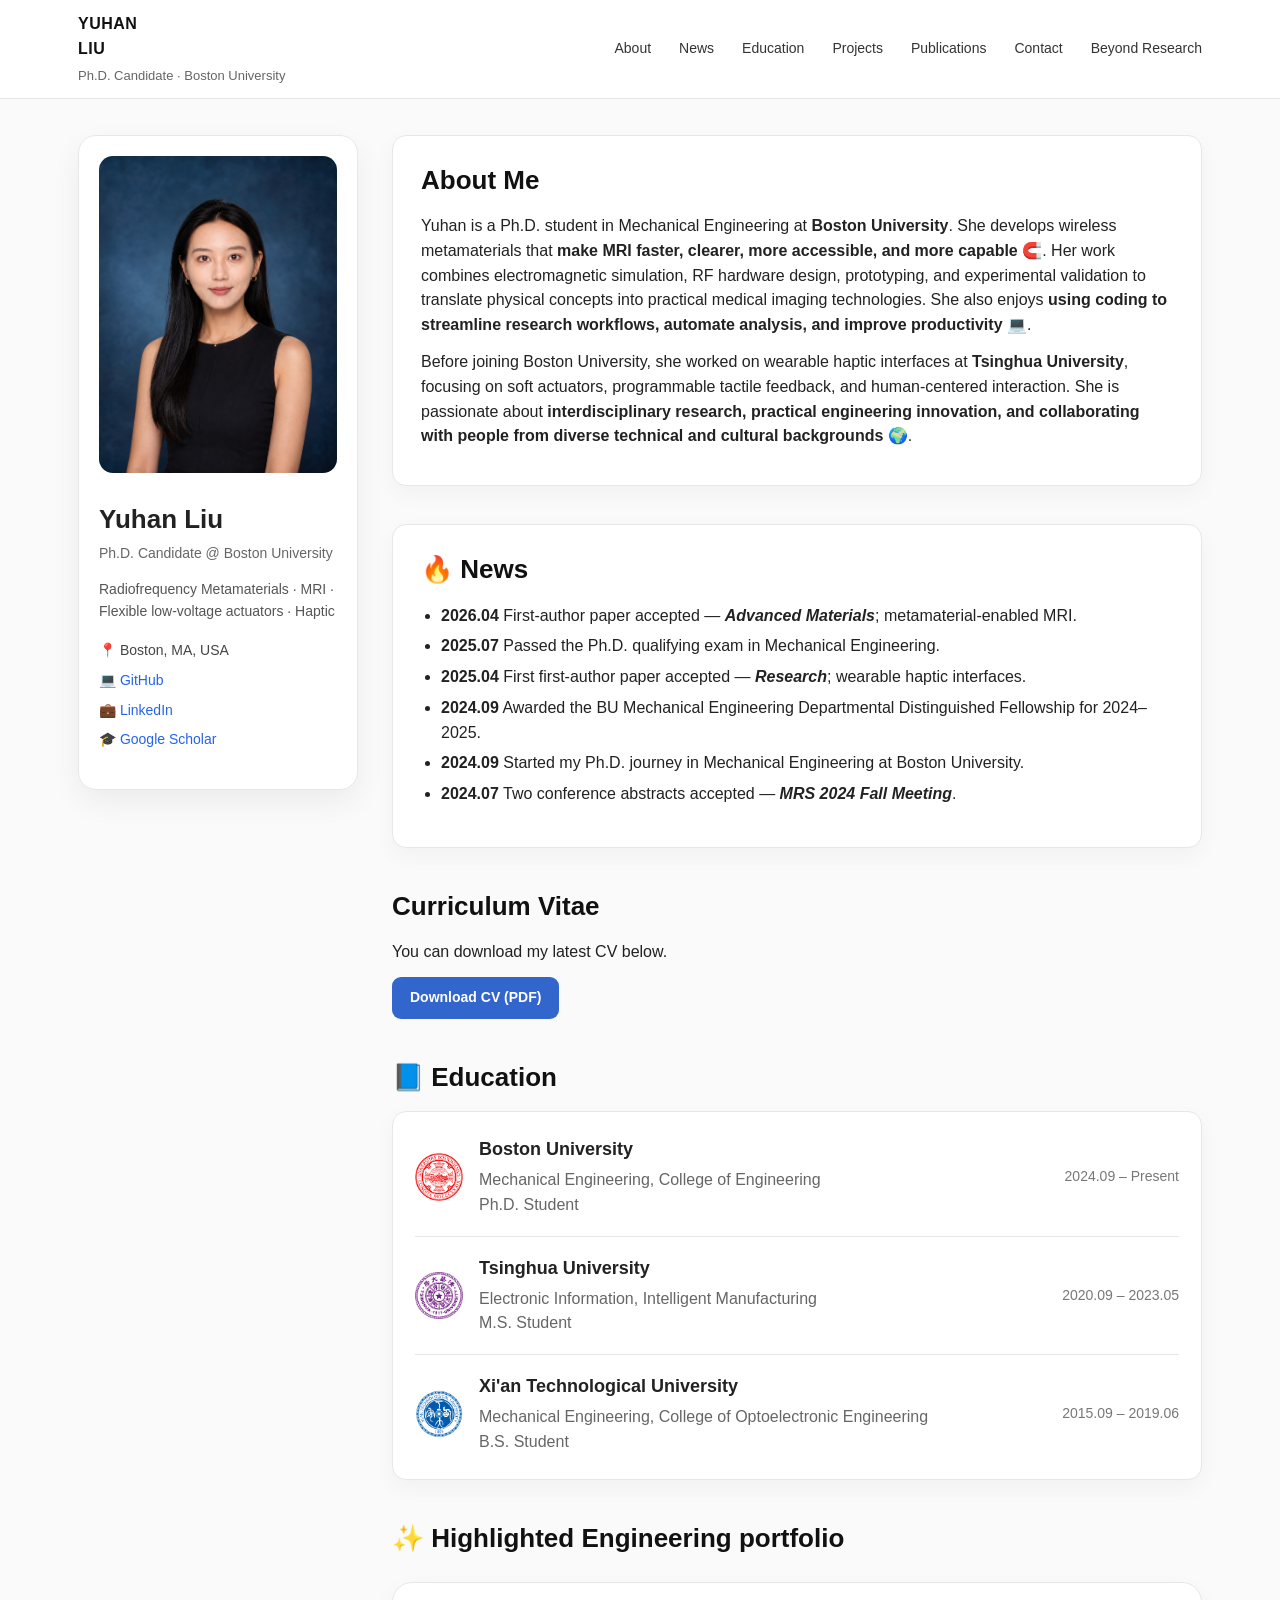
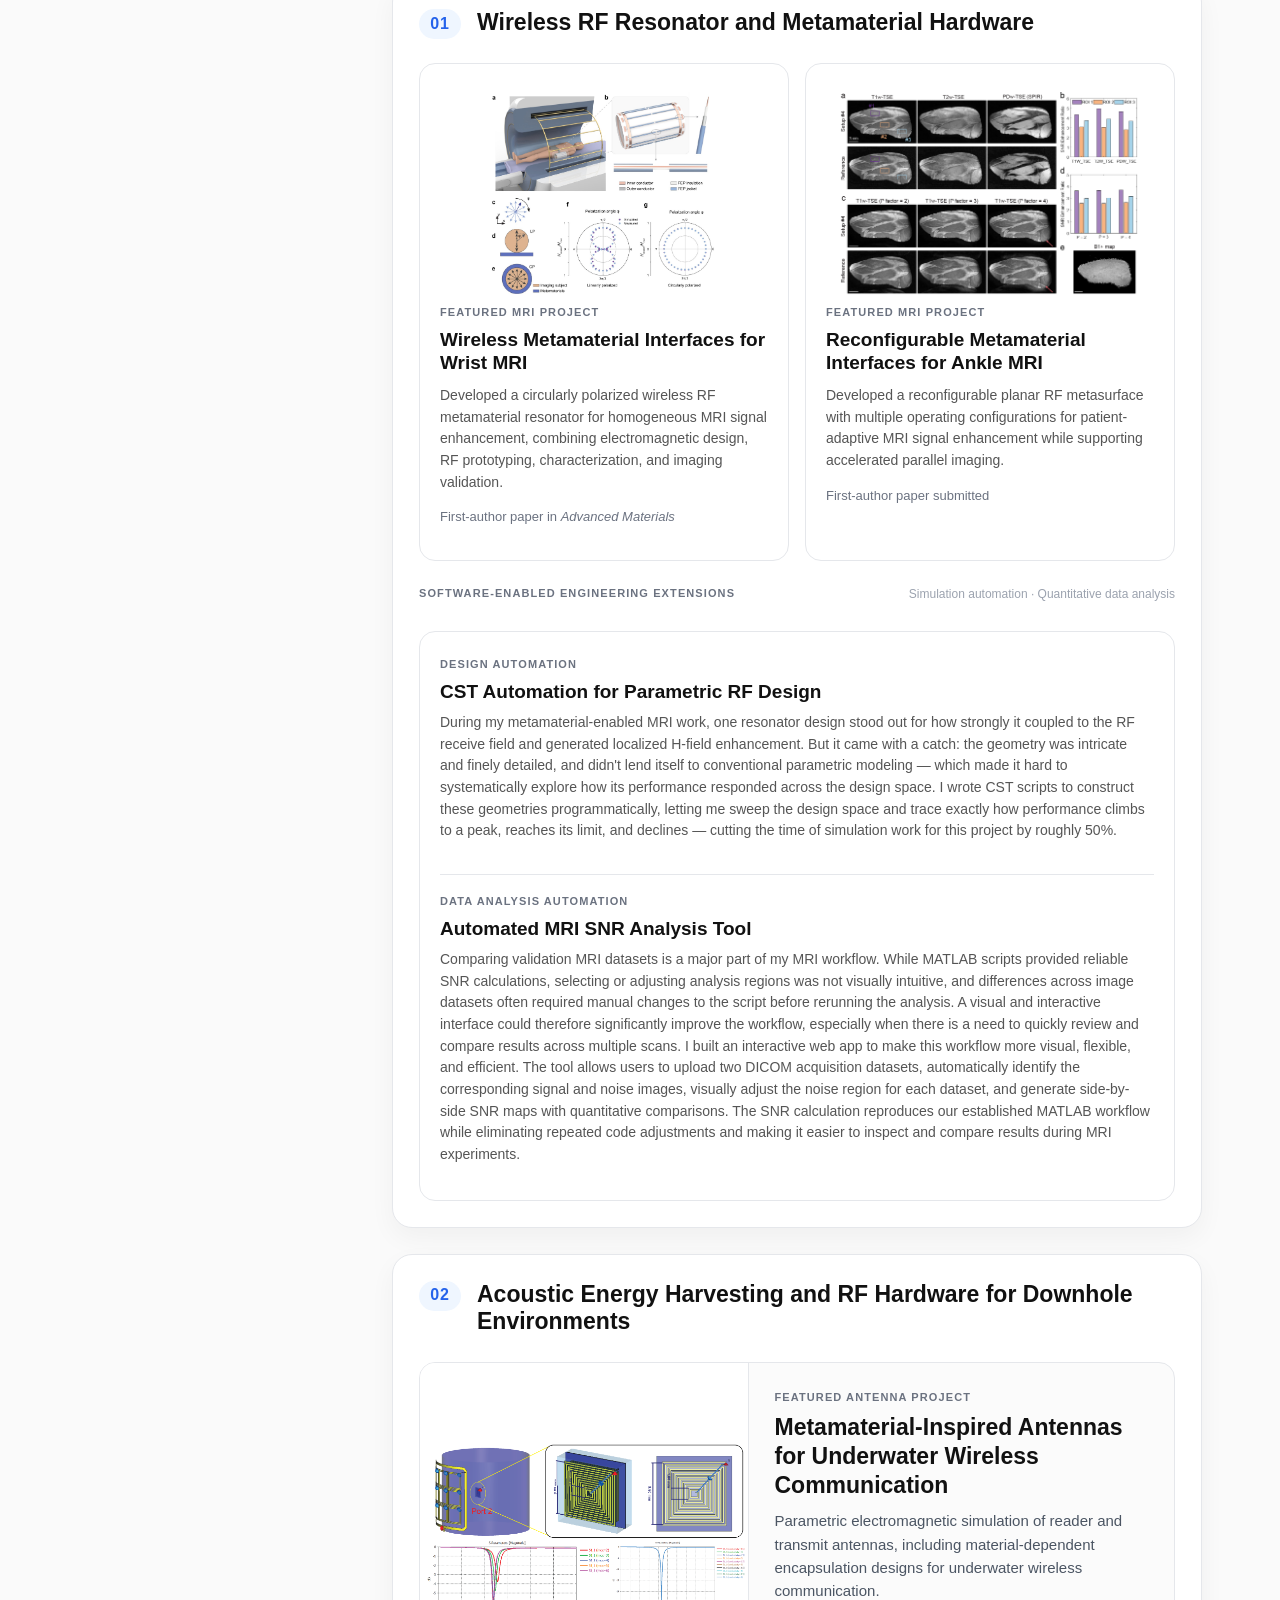
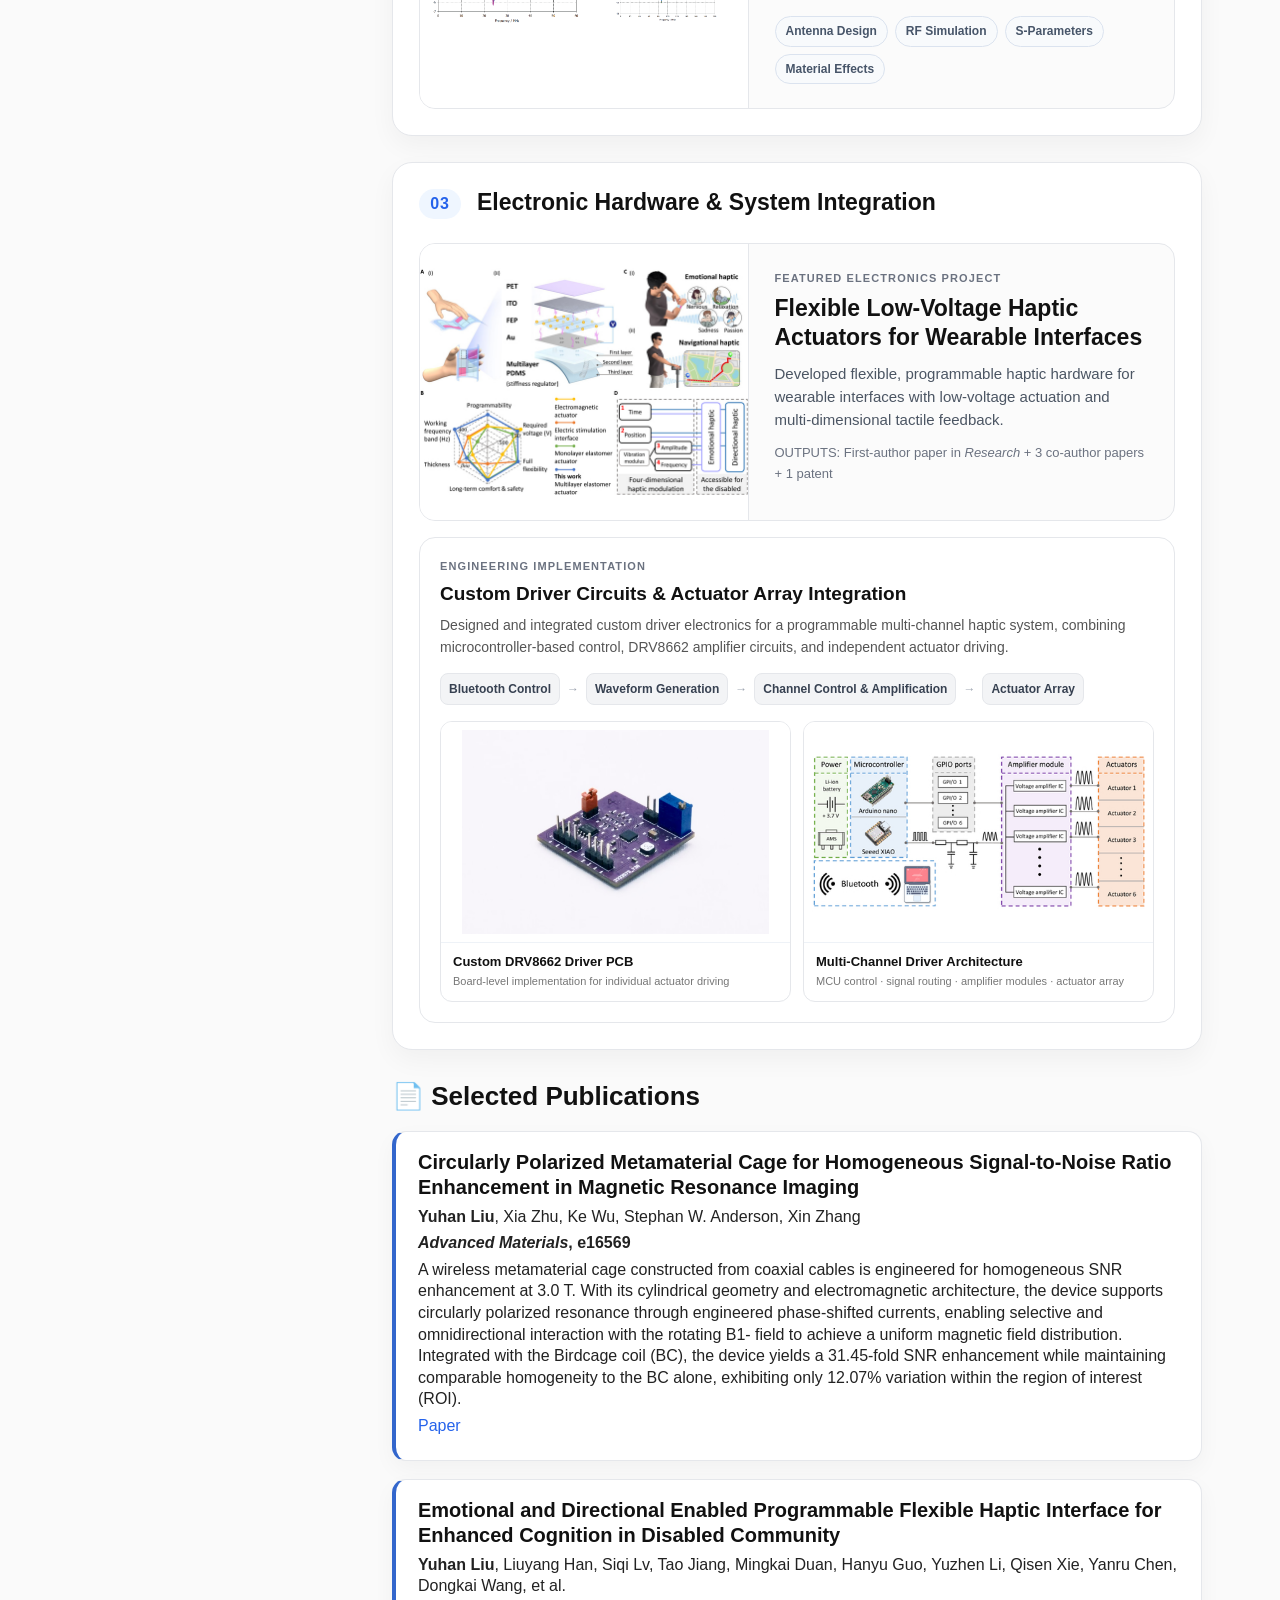
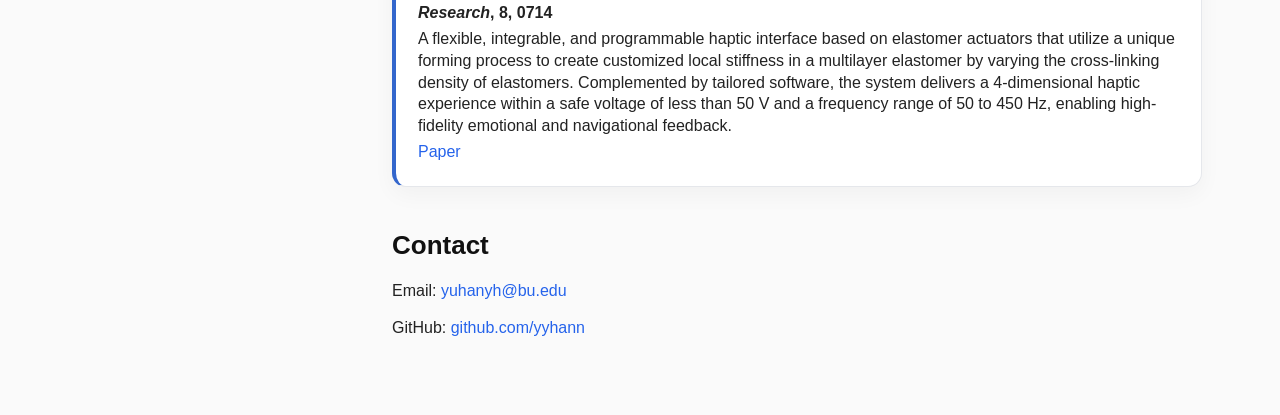
==== index.html @ 59ee7a03 "Update index.html" ====
<!DOCTYPE html>
<html lang="en">
<head>
  <meta charset="UTF-8" />
  <meta name="viewport" content="width=device-width, initial-scale=1.0" />
  <title>Yuhan Liu | Personal Website</title>
  <link rel="stylesheet" href="style.css" />
</head>

<body>
  <header class="top-nav">
    <div class="nav-inner">
      <div class="site-title">
        <a href="#">YUHAN<br>LIU</a>
        <span>Ph.D. Candidate · Boston University</span>
      </div>

      <nav>
        <a href="#about">About</a>
        <a href="#news">News</a>
        <a href="#education">Education</a>
        <a href="#projects">Projects</a>
        <a href="#publications">Publications</a>
        <a href="#contact">Contact</a>
        <a href="beyond.html">Beyond Research</a>
      </nav>
    </div>
  </header>

  <main class="page">
    <aside class="profile-card">
      <img src="images/profile.jpg" alt="Yuhan Liu" class="profile-photo" />

      <h1>Yuhan Liu</h1>
      <p class="subtitle">Ph.D. Candidate @ Boston University</p>

      <p class="keywords">
        Radiofrequency Metamaterials · MRI · Flexible low-voltage actuators · Haptic
      </p>

      <div class="contact-list">
        <p>📍 Boston, MA, USA</p>
        <!--<p>✉️ <a href="mailto:yuhanyh@bu.edu">yuhanyh@bu.edu</a></p>-->
        <p>💻 <a href="https://github.com/yyhann" target="_blank">GitHub</a></p>
        <p>💼 <a href="https://www.linkedin.com/in/yuhanyh-liu" target="_blank">LinkedIn</a></p>
        <p>🎓 <a href="https://scholar.google.com/citations?user=xKN8NXgAAAAJ" target="_blank">Google Scholar</a></p>
      </div>
    </aside>

    <section class="content">
      <section id="about" class="section boxed-section">
        <h2>About Me</h2>
        <p>
          Yuhan is a Ph.D. student in Mechanical Engineering at <strong>Boston University</strong>. She develops wireless metamaterials that <strong>make MRI faster, clearer, more accessible, and more capable</strong> 🧲.
          Her work combines electromagnetic simulation, RF hardware design, prototyping, and experimental validation to translate physical concepts into practical medical imaging technologies.
          She also enjoys <strong>using coding to streamline research workflows, automate analysis, and improve productivity</strong> 💻.
        </p>
        <p>
          Before joining Boston University, she worked on wearable haptic interfaces at <strong>Tsinghua University</strong>, focusing on soft actuators, programmable tactile feedback, and human-centered interaction.
          She is passionate about <strong>interdisciplinary research, practical engineering innovation, and collaborating with people from diverse technical and cultural backgrounds</strong> 🌍.
        </p>
      </section>

      <section id="news" class="section boxed-section">
        <h2>🔥 News</h2>
        <ul class="news-list">
          <li><strong>2026.04</strong> First-author paper accepted — <strong><em>Advanced Materials</em></strong>; metamaterial-enabled MRI.</li>
          <li><strong>2025.07</strong> Passed the Ph.D. qualifying exam in Mechanical Engineering.</li>
          <li><strong>2025.04</strong> First first-author paper accepted — <strong><em>Research</em></strong>; wearable haptic interfaces.</li>
          <li><strong>2024.09</strong> Awarded the BU Mechanical Engineering Departmental Distinguished Fellowship for 2024–2025.</li>
          <li><strong>2024.09</strong> Started my Ph.D. journey in Mechanical Engineering at Boston University.</li>
          <li><strong>2024.07</strong> Two conference abstracts accepted — <strong><em>MRS 2024 Fall Meeting</em></strong>.</li>
        </ul>
      </section>

      <section id="cv" class="section">
        <h2>Curriculum Vitae</h2>
        <p>You can download my latest CV below.</p>
        <a class="inline-button" href="docs/Yuhan_Liu_CV.pdf" target="_blank">Download CV (PDF)</a>
      </section>

      <section id="education" class="section">
        <h2>📘 Education</h2>
      
        <div class="education-box">
          <div class="education-item">
            <div class="education-left">
              <img src="images/bu-logo.png" alt="Boston University logo" class="education-logo" />
              <div>
                <h3>Boston University</h3>
                <p>Mechanical Engineering, College of Engineering</p>
                <p>Ph.D. Student</p>
              </div>
            </div>
            <span>2024.09 – Present</span>
          </div>
      
          <div class="education-item">
            <div class="education-left">
              <img src="images/tsinghua-logo.png" alt="Tsinghua University logo" class="education-logo" />
              <div>
                <h3>Tsinghua University</h3>
                <p>Electronic Information, Intelligent Manufacturing</p>
                <p>M.S. Student</p>
              </div>
            </div>
            <span>2020.09 – 2023.05</span>
          </div>
      
          <div class="education-item">
            <div class="education-left">
              <img src="images/xatu-logo.png" alt="Xi'an Technological University logo" class="education-logo" />
              <div>
                <h3>Xi'an Technological University</h3>
                <p>Mechanical Engineering, College of Optoelectronic Engineering</p>
                <p>B.S. Student</p>
              </div>
            </div>
            <span>2015.09 – 2019.06</span>
          </div>
        </div>
      </section>

  
      <section id="projects" class="section">
        <div class="projects-heading">
          <div>
            <h2>✨ Highlighted Engineering portfolio</h2>
          </div>
      
        </div>
      
      
        <!-- =========================================================
             01. RF & ELECTROMAGNETIC HARDWARE
             ========================================================= -->
<section class="project-area">

  <div class="project-area-header">
    <span class="project-area-number">01</span>

    <div>
      <h3>Wireless RF Resonator and Metamaterial Hardware</h3>
    </div>
  </div>


  <!-- =====================================================
       MAIN MRI HARDWARE PROJECTS
       ===================================================== -->
  <div class="extension-grid">

    <!-- Wrist MRI -->
    <article class="extension-card">

      <img
        src="images/project1.png"
        alt="Wireless Metamaterial Interfaces for Wrist MRI"
        class="extension-image"
      />

      <p class="mini-label">FEATURED MRI PROJECT</p>

      <h4>
        <a
          href="https://doi.org/10.1002/adma.202516569"
          target="_blank"
        >
          Wireless Metamaterial Interfaces for Wrist MRI
        </a>
      </h4>

      <p class="extension-summary">
        Developed a circularly polarized wireless RF metamaterial resonator
        for homogeneous MRI signal enhancement, combining electromagnetic
        design, RF prototyping, characterization, and imaging validation.
      </p>

      <p class="project-links-line">
        First-author paper in <em>Advanced Materials</em>
      </p>

    </article>


    <!-- Ankle MRI -->
    <article class="extension-card">

      <img
        src="images/project2.png"
        alt="Wireless Metamaterial Interfaces for Ankle MRI"
        class="extension-image"
      />

      <p class="mini-label">FEATURED MRI PROJECT</p>

      <h4>
        <a
          href="https://arxiv.org/abs/2605.24791"
          target="_blank"
        >
          Reconfigurable Metamaterial Interfaces for Ankle MRI
        </a>
      </h4>

      <p class="extension-summary">
        Developed a reconfigurable planar RF metasurface with multiple operating
        configurations for patient-adaptive MRI signal enhancement while
        supporting accelerated parallel imaging.
      </p>

      <p class="project-links-line">
        First-author paper submitted
      </p>

    </article>

  </div>


  <!-- =====================================================
       SOFTWARE-ENABLED ENGINEERING EXTENSIONS
       ===================================================== -->
        <div class="extension-title-row">
      
          <p class="mini-label">
            SOFTWARE-ENABLED ENGINEERING EXTENSIONS
          </p>
      
          <span>Simulation automation · Quantitative data analysis</span>
      
        </div>
      
      
        <div class="extension-grid">
      
          <!-- CST Automation -->
        <article class="extension-card single-extension software-extension-card">
      
        <!-- CST Automation -->
        <div class="software-extension-item">
      
          <p class="mini-label">DESIGN AUTOMATION</p>
      
          <h4>CST Automation for Parametric RF Design</h4>
      
          <p class="extension-summary">
            During my metamaterial-enabled MRI work, one resonator design stood out for 
            how strongly it coupled to the RF receive field and generated localized H-field enhancement. 
            But it came with a catch: the geometry was intricate and finely detailed, and didn't lend itself to 
            conventional parametric modeling — which made it hard to systematically explore how its performance 
            responded across the design space. I wrote CST scripts to construct these geometries programmatically, 
            letting me sweep the design space and trace exactly how performance climbs to a peak, reaches its limit, and declines — cutting 
            the time of simulation work for this project by roughly 50%.
          </p>
      
        </div>
      
      
        <!-- SNR Analysis -->
        <div class="software-extension-item">
      
          <p class="mini-label">DATA ANALYSIS AUTOMATION</p>
      
          <h4>Automated MRI SNR Analysis Tool</h4>
      
          <p class="extension-summary">
            Comparing validation MRI datasets is a major part of my MRI workflow. 
            While MATLAB scripts provided reliable SNR calculations, 
            selecting or adjusting analysis regions was not visually intuitive, 
            and differences across image datasets often required manual changes to the script before rerunning the analysis. 
            A visual and interactive interface could therefore significantly improve the workflow, 
            especially when there is a need to quickly review and compare results across multiple scans.

            I built an interactive web app to make this workflow more visual, flexible, and efficient. 
            The tool allows users to upload two DICOM acquisition datasets, automatically identify the corresponding signal and noise images, 
            visually adjust the noise region for each dataset, and generate side-by-side SNR maps with quantitative comparisons. 
            The SNR calculation reproduces our established MATLAB workflow while eliminating repeated code adjustments and making 
            it easier to inspect and compare results during MRI experiments.
          </p>
      
        </div>
      
      </article>
      
        </div>
      
      </section>
            
      
      
        <!-- =========================================================
             02. ANTENNA DESIGN, FABRICATION & RF VALIDATION
             ========================================================= -->
        <section class="project-area">
      
          <div class="project-area-header">
      
            <span class="project-area-number">02</span>
      
            <div>
              <h3>Acoustic Energy Harvesting and RF Hardware for Downhole Environments</h3>
            </div>
      
          </div>
      
      
          <!-- Main antenna project -->
          <div class="featured-project compact-feature">
      
            <div class="featured-project-visual">
      
              <img
                src="images/project3.png"
                alt="Metamaterial-inspired antennas for underwater wireless communication"
                class="featured-project-image"
              />
      
            </div>
      
      
            <div class="featured-project-content">
      
              <p class="mini-label">FEATURED ANTENNA PROJECT</p>
      
              <h4>
                Metamaterial-Inspired Antennas for Underwater Wireless Communication
              </h4>
      
              <p>
                Parametric electromagnetic simulation of reader and transmit antennas,
                including material-dependent encapsulation designs for underwater
                wireless communication.
              </p>
      
              <div class="chip-row">
                <span>Antenna Design</span>
                <span>RF Simulation</span>
                <span>S-Parameters</span>
                <span>Material Effects</span>
              </div>
      
            </div>
      
          </div>
      
      
          <!-- Acoustic energy harvester project -->
      <!--    <article class="extension-card single-extension">
          
            <div class="extension-card-header">
          
              <div>
                <p class="mini-label">ENERGY HARVESTING</p>
          
                <h4>Acoustic Energy Harvester for Downhole Environments</h4>
              </div>
          
            </div>
          
          
            <p class="extension-summary">
              Developed a PZT bimorph acoustic energy harvester using COMSOL multiphysics
              simulations, coupling structural mechanics, acoustics, and electrostatics
              to optimize resonant behavior for downhole environments.
            </p>
          
          
            <div class="automation-workflow">
          
              <span>Multiphysics Modeling</span>
          
              <span class="workflow-arrow">→</span>
          
              <span>Parametric Design</span>
          
              <span class="workflow-arrow">→</span>
          
              <span>Resonance Optimization</span>
          
              <span class="workflow-arrow">→</span>
          
              <span>Energy Output</span>
          
            </div>
          
          
            <div class="visual-pair">
          
              <div class="image-placeholder">
                <span class="placeholder-title">IMAGE PLACEHOLDER</span>
          
                <span>
                  Acoustic Energy Harvester Design
                </span>
          
                <small>
                  PZT bimorph / dual-cantilever structure
                </small>
              </div>
          
          
              <div class="image-placeholder">
                <span class="placeholder-title">RESULT PLACEHOLDER</span>
          
                <span>
                  Simulated Resonance &amp; Output Performance
                </span>
          
                <small>
                  Resonant frequency and voltage comparison
                </small>
              </div>
          
            </div>
          
          
            <p class="extension-note">
              <strong>Engineering outcome:</strong>
              a crossed dual-cantilever configuration shifted the resonant response
              into the 1–2 kHz range and increased peak output voltage by approximately
              3.6× compared with the single-cantilever baseline.
            </p>
          
          </article>
      -->
        </section>
      
      
      
        <!-- =========================================================
             03. ELECTRONIC HARDWARE & SYSTEM INTEGRATION
             ========================================================= -->
        <section class="project-area">
        
          <div class="project-area-header">
        
            <span class="project-area-number">03</span>
        
            <div>
              <h3>Electronic Hardware &amp; System Integration</h3>
            </div>
        
          </div>
        
        
          <!-- Main haptic project -->
          <div class="featured-project compact-feature">
        
            <div class="featured-project-visual">
        
              <img
                src="images/project4.png"
                alt="Flexible low-voltage haptic actuators for wearable interfaces"
                class="featured-project-image"
              />
        
            </div>
        
        
            <div class="featured-project-content">
        
              <p class="mini-label">FEATURED ELECTRONICS PROJECT</p>
        
              <h4>
                <a
                  href="https://spj.science.org/doi/full/10.34133/research.0714"
                  target="_blank"
                >
                  Flexible Low-Voltage Haptic Actuators for Wearable Interfaces
                </a>
              </h4>
        
              <p>
                Developed flexible, programmable haptic hardware for wearable interfaces
                with low-voltage actuation and multi-dimensional tactile feedback.
              </p>
        
              <p class="project-links-line">
                OUTPUTS: First-author paper in <em>Research</em> + 3 co-author papers + 1 patent
              </p>
        
            </div>
        
          </div>
        
        
          <!-- Driver electronics / system integration extension -->
          <article class="extension-card single-extension">
        
            <div class="extension-card-header">
        
              <div>
                <p class="mini-label">ENGINEERING IMPLEMENTATION</p>
        
                <h4>Custom Driver Circuits &amp; Actuator Array Integration</h4>
              </div>
        
            </div>
        
        
            <p class="extension-summary">
              Designed and integrated custom driver electronics for a programmable
              multi-channel haptic system, combining microcontroller-based control,
              DRV8662 amplifier circuits, and independent actuator driving.
            </p>
        
        
            <div class="automation-workflow">
        
              <span>Bluetooth Control</span>
        
              <span class="workflow-arrow">→</span>
        
              <span>Waveform Generation</span>
        
              <span class="workflow-arrow">→</span>
        
              <span>Channel Control &amp; Amplification</span>
        
              <span class="workflow-arrow">→</span>
        
              <span>Actuator Array</span>
        
            </div>
        
        
            <div class="visual-pair">
        
              <!-- Left: Custom PCB -->
              <div class="project-visual-block">
        
                <img
                  src="images/haptic-driver-pcb.png"
                  alt="Custom DRV8662 driver PCB"
                  class="extension-image"
                />
        
                <div class="visual-caption">
                  <strong>Custom DRV8662 Driver PCB</strong>
                  <span>
                    Board-level implementation for individual actuator driving
                  </span>
                </div>
        
              </div>
        
        
              <!-- Right: System architecture -->
              <div class="project-visual-block">
        
                <img
                  src="images/haptic-driver-system.png"
                  alt="Multi-channel haptic driver system architecture"
                  class="extension-image"
                />
        
                <div class="visual-caption">
                  <strong>Multi-Channel Driver Architecture</strong>
                  <span>
                    MCU control · signal routing · amplifier modules · actuator array
                  </span>
                </div>
        
              </div>
        
            </div>
        
          </article>
        
        </section>
      
      <section id="publications" class="section">
        <h2>📄 Selected Publications</h2>
      
        <div class="publication-list">
          <div class="publication-item">
            <h3>
              Circularly Polarized Metamaterial Cage for Homogeneous Signal-to-Noise Ratio Enhancement in Magnetic Resonance Imaging
            </h3>
            <p class="publication-authors">
              <strong>Yuhan Liu</strong>, Xia Zhu, Ke Wu, Stephan W. Anderson, Xin Zhang
            </p>
            <p class="publication-venue">
              <strong><em>Advanced Materials</em>, e16569</strong>
            </p>
            <p class="publication-description">
              A wireless metamaterial cage constructed from coaxial cables is engineered for homogeneous SNR enhancement at 3.0 T. 
              With its cylindrical geometry and electromagnetic architecture, the device supports circularly polarized resonance through engineered phase-shifted currents, 
              enabling selective and omnidirectional interaction with the rotating B1- field to achieve a uniform magnetic field distribution. Integrated with the Birdcage coil (BC), 
              the device yields a 31.45-fold SNR enhancement while maintaining comparable homogeneity to the BC alone, exhibiting only 12.07% variation within the region of interest (ROI). 
            </p>
            <p class="publication-links">
              <a href="https://advanced.onlinelibrary.wiley.com/doi/abs/10.1002/adma.202516569" target="_blank">Paper</a>
            </p>
          </div>
      
          <div class="publication-item">
            <h3>
              Emotional and Directional Enabled Programmable Flexible Haptic Interface for Enhanced Cognition in Disabled Community
            </h3>
            <p class="publication-authors">
              <strong>Yuhan Liu</strong>, Liuyang Han, Siqi Lv, Tao Jiang, Mingkai Duan, Hanyu Guo, Yuzhen Li, Qisen Xie, Yanru Chen, Dongkai Wang, et al.
            </p>
            <p class="publication-venue">
              <strong><em>Research</em>, 8, 0714</strong>
            </p>
            <p class="publication-description">
              A flexible, integrable, and programmable haptic interface based on elastomer actuators that utilize a unique forming process to create customized local stiffness in 
              a multilayer elastomer by varying the cross-linking density of elastomers. Complemented by tailored software, the system delivers a 4-dimensional haptic experience within 
              a safe voltage of less than 50 V and a frequency range of 50 to 450 Hz, enabling high-fidelity emotional and navigational feedback. 
            </p>
            <p class="publication-links">
              <a href="https://spj.science.org/doi/full/10.34133/research.0714" target="_blank">Paper</a>
            </p>
          </div>
        </div>
      </section>

      <section id="contact" class="section">
        <h2>Contact</h2>
        <p>
          Email: <a href="mailto:yuhanyh@bu.edu">yuhanyh@bu.edu</a>
        </p>
        <p>
          GitHub: <a href="https://github.com/yyhann" target="_blank">github.com/yyhann</a>
        </p>
      </section>
    </section>
  </main>
</body>
</html>
---- style.css ----
* {
  box-sizing: border-box;
}

body {
  margin: 0;
  font-family: -apple-system, BlinkMacSystemFont, "Segoe UI", Roboto, Arial, sans-serif;
  color: #222;
  background: #fafafa;
  line-height: 1.55;
}

a {
  color: #2563eb;
  text-decoration: none;
}

a:hover {
  text-decoration: underline;
}

/* Top navigation */
.top-nav {
  background: #ffffff;
  border-bottom: 1px solid #e5e7eb;
  position: sticky;
  top: 0;
  z-index: 10;
}

.nav-inner {
  max-width: 1180px;
  margin: 0 auto;
  padding: 12px 28px;
  display: flex;
  align-items: center;
  justify-content: space-between;
}

.site-title a {
  font-weight: 800;
  color: #111;
  line-height: 1;
  letter-spacing: 0.5px;
}

.site-title span {
  display: block;
  margin-top: 4px;
  font-size: 13px;
  color: #666;
}

nav {
  display: flex;
  gap: 28px;
  font-size: 14px;
}

nav a {
  color: #333;
}

/* Main layout */
.page {
  max-width: 1180px;
  margin: 36px auto;
  padding: 0 28px;
  display: grid;
  grid-template-columns: 280px 1fr;
  gap: 34px;
  align-items: start;
}

/* Left profile card */
.profile-card {
  background: #ffffff;
  border: 1px solid #e5e7eb;
  border-radius: 18px;
  padding: 20px;
  box-shadow: 0 12px 30px rgba(0, 0, 0, 0.06);
  position: sticky;
  top: 110px;
}

.profile-photo {
  width: 100%;
  border-radius: 14px;
  object-fit: cover;
  margin-bottom: 18px;
}

.profile-card h1 {
  font-size: 26px;
  margin: 0 0 4px;
}

.subtitle {
  margin: 0 0 14px;
  color: #666;
  font-size: 14px;
}

.keywords {
  font-size: 14px;
  color: #555;
  margin-bottom: 18px;
}

.contact-list {
  font-size: 14px;
  color: #444;
  margin-bottom: 18px;
}

.contact-list p {
  margin: 8px 0;
}

.cv-button,
.inline-button {
  display: inline-block;
  background: #3366cc;
  color: white;
  padding: 10px 18px;
  border-radius: 9px;
  font-weight: 700;
  font-size: 14px;
}

.cv-button {
  width: 100%;
  text-align: center;
}

.cv-button:hover,
.inline-button:hover {
  text-decoration: none;
  background: #254ea3;
}

/* Right content */
.content {
  min-width: 0;
}

.section {
  margin-bottom: 38px;
}

.boxed-section {
  background: #ffffff;
  border: 1px solid #e5e7eb;
  border-radius: 14px;
  padding: 24px 28px;
  box-shadow: 0 8px 22px rgba(0, 0, 0, 0.04);
}

.section h2 {
  font-size: 26px;
  margin: 0 0 14px;
  color: #111;
}

.section p {
  font-size: 16px;
  margin: 0 0 12px;
}

.news-list {
  padding-left: 20px;
  margin-top: 8px;
}

.news-list li {
  margin-bottom: 6px;
}

/* Cards */
.card {
  background: #ffffff;
  border: 1px solid #e5e7eb;
  border-radius: 14px;
  padding: 18px 22px;
  margin-bottom: 12px;
  display: flex;
  justify-content: space-between;
  gap: 20px;
  align-items: center;
}

.education-box {
  background: #ffffff;
  border: 1px solid #e5e7eb;
  border-radius: 14px;
  padding: 6px 22px;
  box-shadow: 0 8px 22px rgba(0, 0, 0, 0.04);
}

.education-item {
  display: flex;
  justify-content: space-between;
  gap: 20px;
  align-items: center;
  padding: 18px 0;
  border-bottom: 1px solid #e5e7eb;
}

.education-item:last-child {
  border-bottom: none;
}

.education-item h3 {
  margin: 0 0 4px;
  font-size: 18px;
}

.education-item p {
  margin: 0;
  color: #666;
}

.education-item span {
  color: #777;
  font-size: 14px;
  white-space: nowrap;
}

.education-left {
  display: flex;
  align-items: center;
  gap: 16px;
}

.education-logo {
  width: 48px;
  height: 48px;
  object-fit: contain;
  flex-shrink: 0;
}

.card h3 {
  margin: 0 0 4px;
  font-size: 18px;
}

.card p {
  margin: 0;
  color: #666;
}

.card span {
  color: #777;
  font-size: 14px;
  white-space: nowrap;
}

/* Projects */
.projects-heading {
  display: flex;
  justify-content: space-between;
  align-items: flex-end;
  gap: 28px;
  margin-bottom: 24px;
}

.section-kicker {
  margin: 0 0 6px !important;
  font-size: 12px !important;
  font-weight: 800;
  letter-spacing: 0.12em;
  color: #6b7280;
}

.projects-heading h2 {
  margin-bottom: 0;
}

.projects-intro {
  max-width: 500px;
  margin: 0 !important;
  color: #666;
  font-size: 14px !important;
}


/* Main project area */
.project-area {
  background: #ffffff;
  border: 1px solid #e5e7eb;
  border-radius: 20px;
  padding: 26px;
  margin-bottom: 26px;
  box-shadow: 0 10px 26px rgba(0, 0, 0, 0.045);
}

.project-area-header {
  display: flex;
  gap: 16px;
  align-items: flex-start;
  margin-bottom: 22px;
}

.project-area-number {
  display: inline-flex;
  align-items: center;
  justify-content: center;
  min-width: 42px;
  height: 30px;
  border-radius: 999px;
  background: #eff6ff;
  color: #2563eb;
  font-size: 16px;
  font-weight: 800;
  letter-spacing: 0.06em;
}

.project-area-header h3 {
  margin: 0 0 4px;
  font-size: 23px;
  line-height: 1.2;
  color: #111;
}

.project-area-header p {
  margin: 0 !important;
  color: #666;
  font-size: 14px !important;
  max-width: 720px;
}


/* Featured main project */
.featured-project {
  display: grid;
  grid-template-columns: 1.05fr 1fr;
  gap: 24px;

  border: 1px solid #e5e7eb;
  border-radius: 16px;
  overflow: hidden;

  background: #fbfbfb;
}

.featured-project-visual {
  min-height: 280px;
  background: #ffffff;
  border-right: 1px solid #e5e7eb;

  display: flex;
  align-items: center;
  justify-content: center;
}

.featured-project-image {
  width: 100%;
  height: 100%;
  min-height: 280px;
  max-height: 330px;
  object-fit: contain;
  display: block;
}

.featured-project-content {
  padding: 26px 26px 24px 2px;
  align-self: center;
}

.mini-label {
  margin: 0 0 7px !important;
  font-size: 11px !important;
  font-weight: 800;
  letter-spacing: 0.1em;
  color: #6b7280;
}

.featured-project-content h4,
.extension-card h4 {
  margin: 0 0 10px;
  color: #111;
  line-height: 1.25;
}

.featured-project-content h4 {
  font-size: 23px;
}

.featured-project-content h4 a {
  color: #111;
  text-decoration: none;
}

.featured-project-content h4 a:hover {
  color: #2563eb;
  text-decoration: underline;
}

.extension-card h4 a {
  color: #111;
  text-decoration: none;
}

.extension-card h4 a:hover {
  color: #2563eb;
  text-decoration: underline;
}

.featured-project-content > p:not(.mini-label):not(.project-links-line) {
  color: #4b5563;
  font-size: 15px;
}

.project-links-line {
  font-size: 13px !important;
  color: #6b7280;
  margin-top: 12px !important;
}

.project-links-line span {
  margin: 0 5px;
}


/* Skill chips */
.chip-row {
  display: flex;
  flex-wrap: wrap;
  gap: 7px;
  margin-top: 14px;
}

.chip-row span {
  display: inline-flex;
  align-items: center;

  min-height: 28px;
  padding: 5px 10px;

  border-radius: 999px;
  border: 1px solid #dbe3ef;
  background: #f8fafc;

  color: #475569;
  font-size: 12px;
  font-weight: 600;
}


/* Engineering extensions */
.extension-title-row {
  display: flex;
  justify-content: space-between;
  align-items: center;
  gap: 18px;

  margin: 24px 0 12px;
}

.extension-title-row .mini-label {
  margin: 0 !important;
}

.extension-title-row > span {
  color: #9ca3af;
  font-size: 12px;
}

.extension-grid {
  display: grid;
  grid-template-columns: repeat(2, minmax(0, 1fr));
  gap: 16px;
}

.extension-card {
  background: #ffffff;
  border: 1px solid #e5e7eb;
  border-radius: 16px;
  padding: 20px;
}

.extension-card-header {
  display: flex;
  justify-content: space-between;
  gap: 16px;
  align-items: flex-start;
}

.extension-card h4 {
  font-size: 19px;
}

.extension-badge {
  display: inline-flex;
  align-items: center;
  justify-content: center;

  height: 29px;
  padding: 0 10px;

  border-radius: 999px;
  background: #111827;
  color: #ffffff;

  font-size: 11px;
  font-weight: 800;
  letter-spacing: 0.06em;

  flex-shrink: 0;
}

.extension-summary {
  color: #555;
  font-size: 14px !important;
  margin: 0 0 14px !important;
}


/* Workflow */
.automation-workflow {
  display: flex;
  align-items: center;
  flex-wrap: wrap;
  gap: 7px;

  margin: 14px 0 16px;

  font-size: 12px;
  color: #374151;
}

.automation-workflow > span:not(.workflow-arrow) {
  background: #f3f4f6;
  border: 1px solid #e5e7eb;
  border-radius: 8px;

  padding: 6px 8px;

  font-weight: 600;
}

.workflow-arrow {
  color: #9ca3af;
  font-weight: 700;
}


/* Image layouts */
.visual-pair {
  display: grid;
  grid-template-columns: repeat(2, minmax(0, 1fr));
  gap: 12px;
}

.visual-triple {
  display: grid;
  grid-template-columns: repeat(3, minmax(0, 1fr));
  gap: 10px;
}

.project-visual-block {
  min-width: 0;
  overflow: hidden;
  border: 1px solid #e5e7eb;
  border-radius: 12px;
  background: #ffffff;

  display: flex;
  flex-direction: column;
}

.extension-image {
  width: 100%;
  height: 220px;
  object-fit: contain;
  display: block;
  background: #ffffff;
  padding: 8px;
}

.visual-caption {
  padding: 10px 12px 12px;
  border-top: 1px solid #eef2f7;
  flex: 1;
}

.visual-caption strong {
  display: block;
  margin-bottom: 3px;
  color: #111;
  font-size: 13px;
  line-height: 1.35;
}

.visual-caption span {
  display: block;
  color: #777;
  font-size: 11px;
  line-height: 1.4;
}

.extension-card h4 a {
  color: #111;
  text-decoration: none;
}

.extension-card h4 a:hover {
  color: #111;
  text-decoration: underline;
}


/* Temporary image placeholders */
.image-placeholder {
  min-height: 155px;

  border: 1.5px dashed #cbd5e1;
  border-radius: 12px;

  background: #f8fafc;

  padding: 16px;

  display: flex;
  flex-direction: column;
  align-items: center;
  justify-content: center;

  text-align: center;
  color: #64748b;
}

.image-placeholder span:not(.placeholder-title) {
  font-size: 13px;
  font-weight: 700;
  color: #475569;
}

.image-placeholder small {
  margin-top: 5px;
  color: #94a3b8;
  font-size: 11px;
}

.placeholder-title {
  margin-bottom: 8px;

  font-size: 10px;
  font-weight: 800;
  letter-spacing: 0.1em;

  color: #94a3b8;
}

/* Engineering outcome */
.extension-note {
  margin: 14px 0 0 !important;
  padding-top: 12px;

  border-top: 1px solid #eef2f7;

  color: #555;
  font-size: 13px !important;
}

.software-extension-item {
  padding: 4px 0 18px;
}

.software-extension-item + .software-extension-item {
  padding-top: 18px;
  border-top: 1px solid #e5e7eb;
}

.software-extension-item:last-child {
  padding-bottom: 0;
}

.software-extension-item h4 {
  margin-bottom: 8px;
}

.software-extension-card {
  grid-column: 1 / -1;
}


/* Extensions below antenna / haptics */
.single-extension {
  margin-top: 16px;
}


/* Slightly smaller featured project layout */
.compact-feature {
  grid-template-columns: 0.9fr 1.1fr;
}

.compact-feature .featured-project-visual {
  min-height: 245px;
}

.compact-feature .featured-project-image {
  min-height: 245px;
  max-height: 290px;
}


/* Responsive project layout */
@media (max-width: 1000px) {
  .extension-grid {
    grid-template-columns: 1fr;
  }

  .visual-triple {
    grid-template-columns: 1fr 1fr;
  }
}

@media (max-width: 850px) {
  .projects-heading {
    flex-direction: column;
    align-items: flex-start;
  }

  .featured-project,
  .compact-feature {
    grid-template-columns: 1fr;
  }

  .featured-project-visual {
    border-right: 0;
    border-bottom: 1px solid #e5e7eb;
    min-height: 220px;
  }

  .featured-project-image,
  .compact-feature .featured-project-image {
    min-height: 220px;
    max-height: 260px;
  }

  .featured-project-content {
    padding: 22px;
  }

  .extension-title-row {
    align-items: flex-start;
    flex-direction: column;
    gap: 3px;
  }
}

@media (max-width: 620px) {
  .project-area {
    padding: 18px;
  }

  .project-area-header {
    flex-direction: column;
    gap: 8px;
  }

  .visual-pair,
  .visual-triple {
    grid-template-columns: 1fr;
  }

  .automation-workflow {
    gap: 5px;
  }

  .workflow-arrow {
    display: none;
  }
}

/* Publications */
.publication-list {
  display: flex;
  flex-direction: column;
  gap: 18px;
}

.publication-item {
  background: #ffffff;
  border: 1px solid #e5e7eb;
  border-left: 4px solid #3366cc;
  border-radius: 14px;
  padding: 18px 22px;
  box-shadow: 0 8px 22px rgba(0, 0, 0, 0.04);
}

.publication-item h3 {
  margin: 0 0 6px;
  line-height: 1.25;
  font-size: 20px;
  color: #111;
}

.publication-item p {
  margin: 0 0 5px;
  line-height: 1.35;
}

.publication-links {
  margin-top: 6px;
}

/* Responsive */
@media (max-width: 850px) {
  .nav-inner {
    align-items: flex-start;
    gap: 16px;
    flex-direction: column;
  }

  nav {
    flex-wrap: wrap;
    gap: 14px;
  }

  .page {
    grid-template-columns: 1fr;
  }

  .profile-card {
    position: static;
  }

  .profile-photo {
    max-height: 360px;
  }

  .card {
    flex-direction: column;
    align-items: flex-start;
  }

  .education-item {
  flex-direction: column;
  align-items: flex-start;
}

  .education-left {
  align-items: flex-start;
}

.project-grid {
  grid-template-columns: 1fr;
}

.project-image {
  height: 220px;
}
}

/* Beyond Research page */
.beyond-page {
  max-width: 1180px;
  margin: 0 auto;
  padding: 72px 28px 80px;
}

.beyond-hero {
  max-width: 760px;
  margin-bottom: 56px;
}

.eyebrow {
  font-size: 14px;
  font-weight: 700;
  color: #777;
  letter-spacing: 0.08em;
  text-transform: uppercase;
  margin: 0 0 14px;
}

.beyond-hero h1 {
  font-size: 54px;
  line-height: 1.05;
  letter-spacing: -0.04em;
  margin: 0 0 20px;
  color: #111;
}

.beyond-hero p {
  font-size: 20px;
  line-height: 1.5;
  color: #555;
  margin: 0;
}

.activity-grid {
  display: grid;
  grid-template-columns: repeat(2, 1fr);
  gap: 24px;
}

.activity-card {
  background: #ffffff;
  border-radius: 24px;
  overflow: hidden;
  box-shadow: 0 18px 45px rgba(0, 0, 0, 0.08);
}

.activity-card.large {
  grid-column: span 2;
}

.activity-card.wide {
  grid-column: span 2;
}

.activity-card img {
  width: 100%;
  height: 420px;
  object-fit: cover;
  display: block;
}

.activity-card.large img {
  height: 560px;
}

.activity-card.wide img {
  height: 500px;
}

.activity-card.portrait-feature {
  grid-column: span 2;
  display: grid;
  grid-template-columns: 0.9fr 1.1fr;
  align-items: center;
}

.activity-card.portrait-feature img {
  width: 100%;
  height: 620px;
  object-fit: cover;
}

.activity-caption {
  padding: 24px 28px 28px;
}

.activity-caption span {
  display: block;
  font-size: 13px;
  font-weight: 700;
  color: #777;
  letter-spacing: 0.08em;
  text-transform: uppercase;
  margin-bottom: 8px;
}

.activity-caption h2 {
  font-size: 26px;
  line-height: 1.2;
  margin: 0 0 10px;
  color: #111;
}

.activity-caption p {
  font-size: 16px;
  line-height: 1.55;
  color: #555;
  margin: 0;
}

@media (max-width: 850px) {
  .beyond-page {
    padding: 52px 22px 64px;
  }

  .beyond-hero h1 {
    font-size: 40px;
  }

  .beyond-hero p {
    font-size: 18px;
  }

  .activity-grid {
    grid-template-columns: 1fr;
  }

  .activity-card.large,
  .activity-card.wide {
    grid-column: span 1;
  }

  .activity-card img,
  .activity-card.large img,
  .activity-card.wide img {
    height: 360px;
  }

  .activity-card.portrait-feature {
  grid-column: span 1;
  grid-template-columns: 1fr;
}

.activity-card.portrait-feature img {
  height: 520px;
}
}
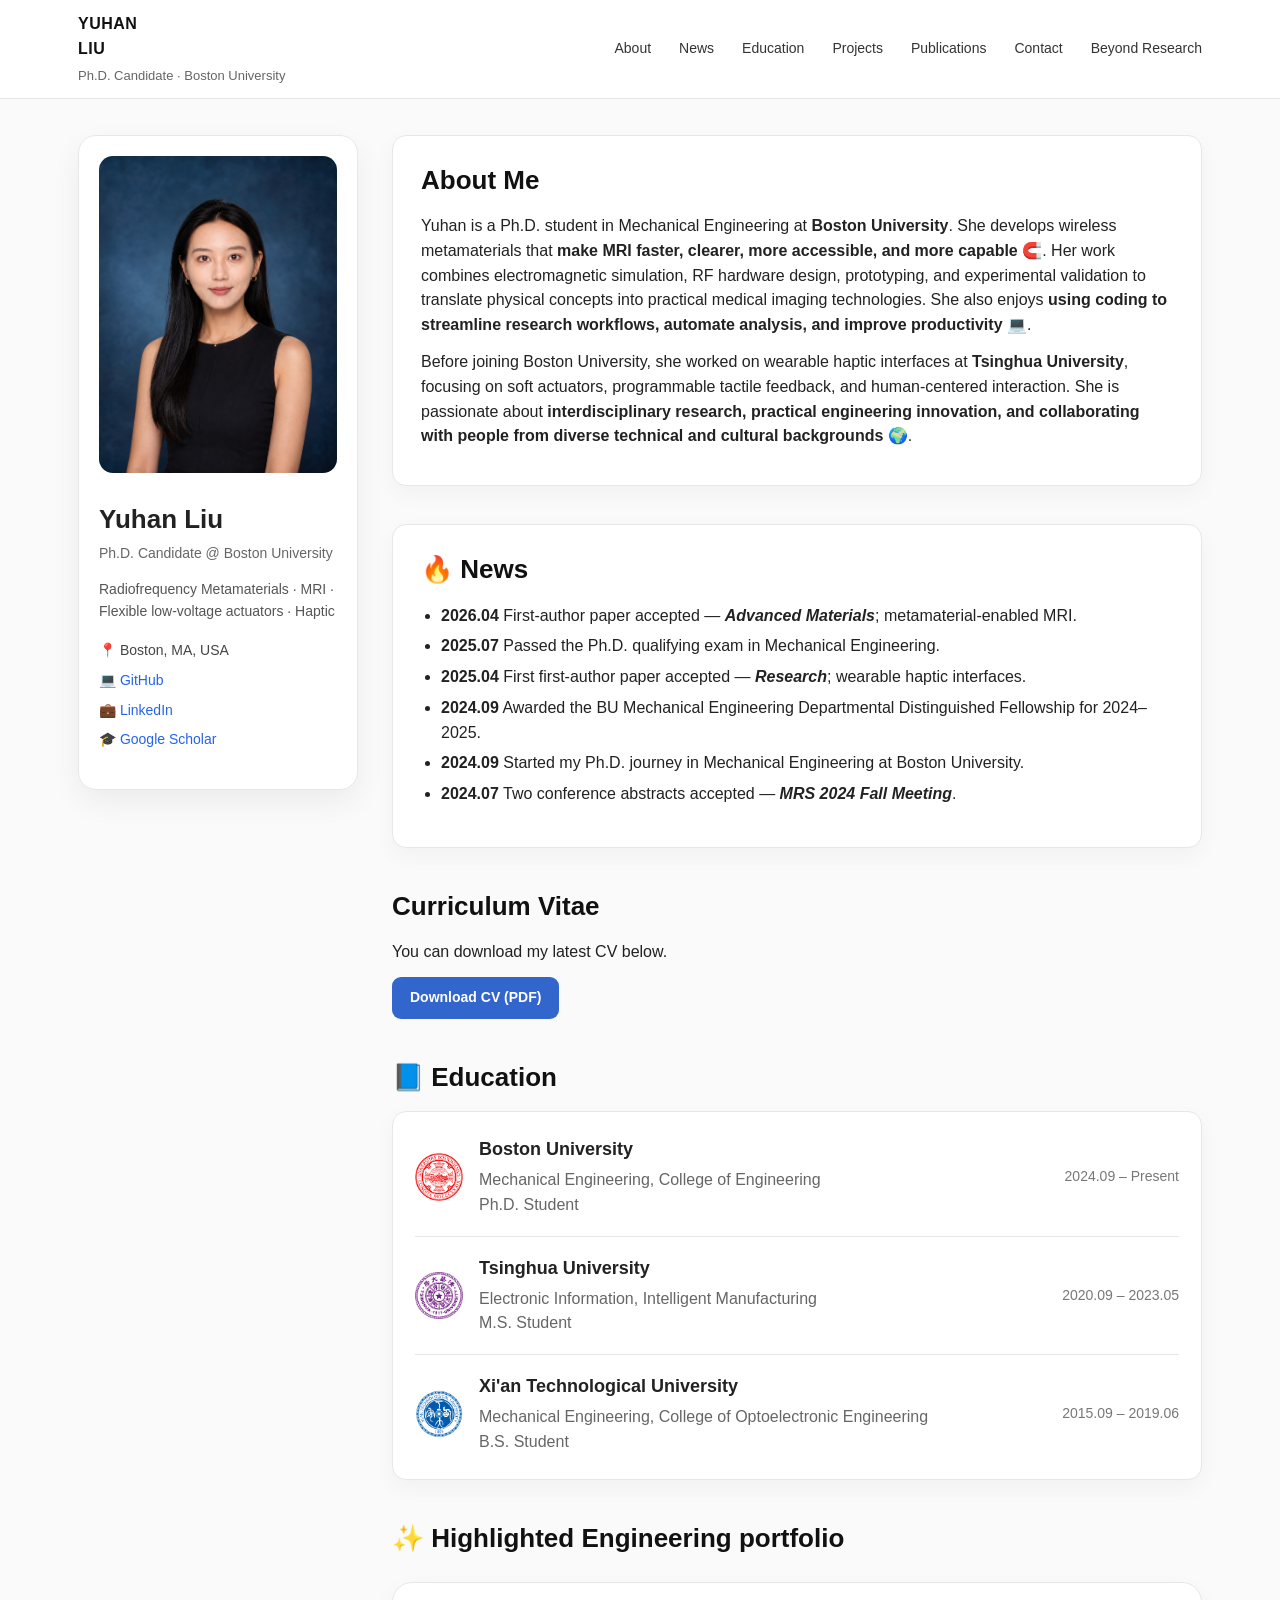
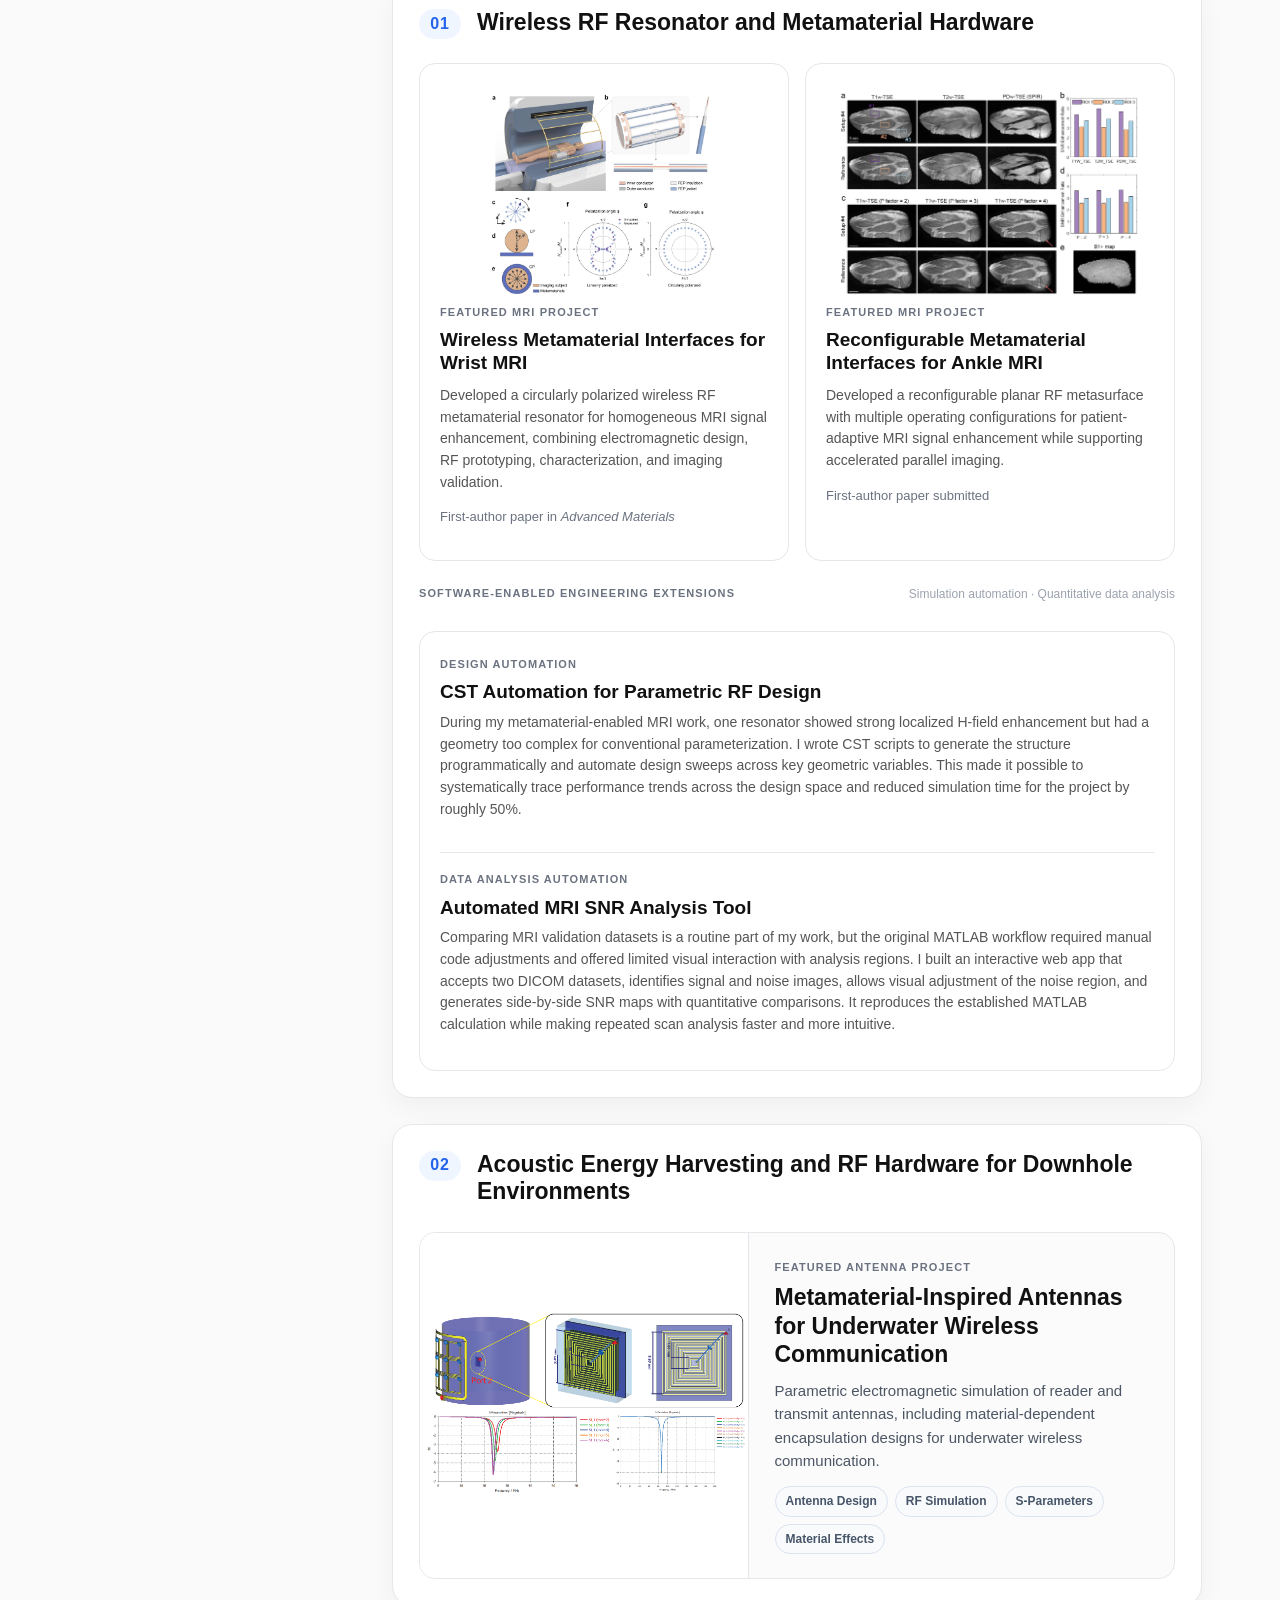
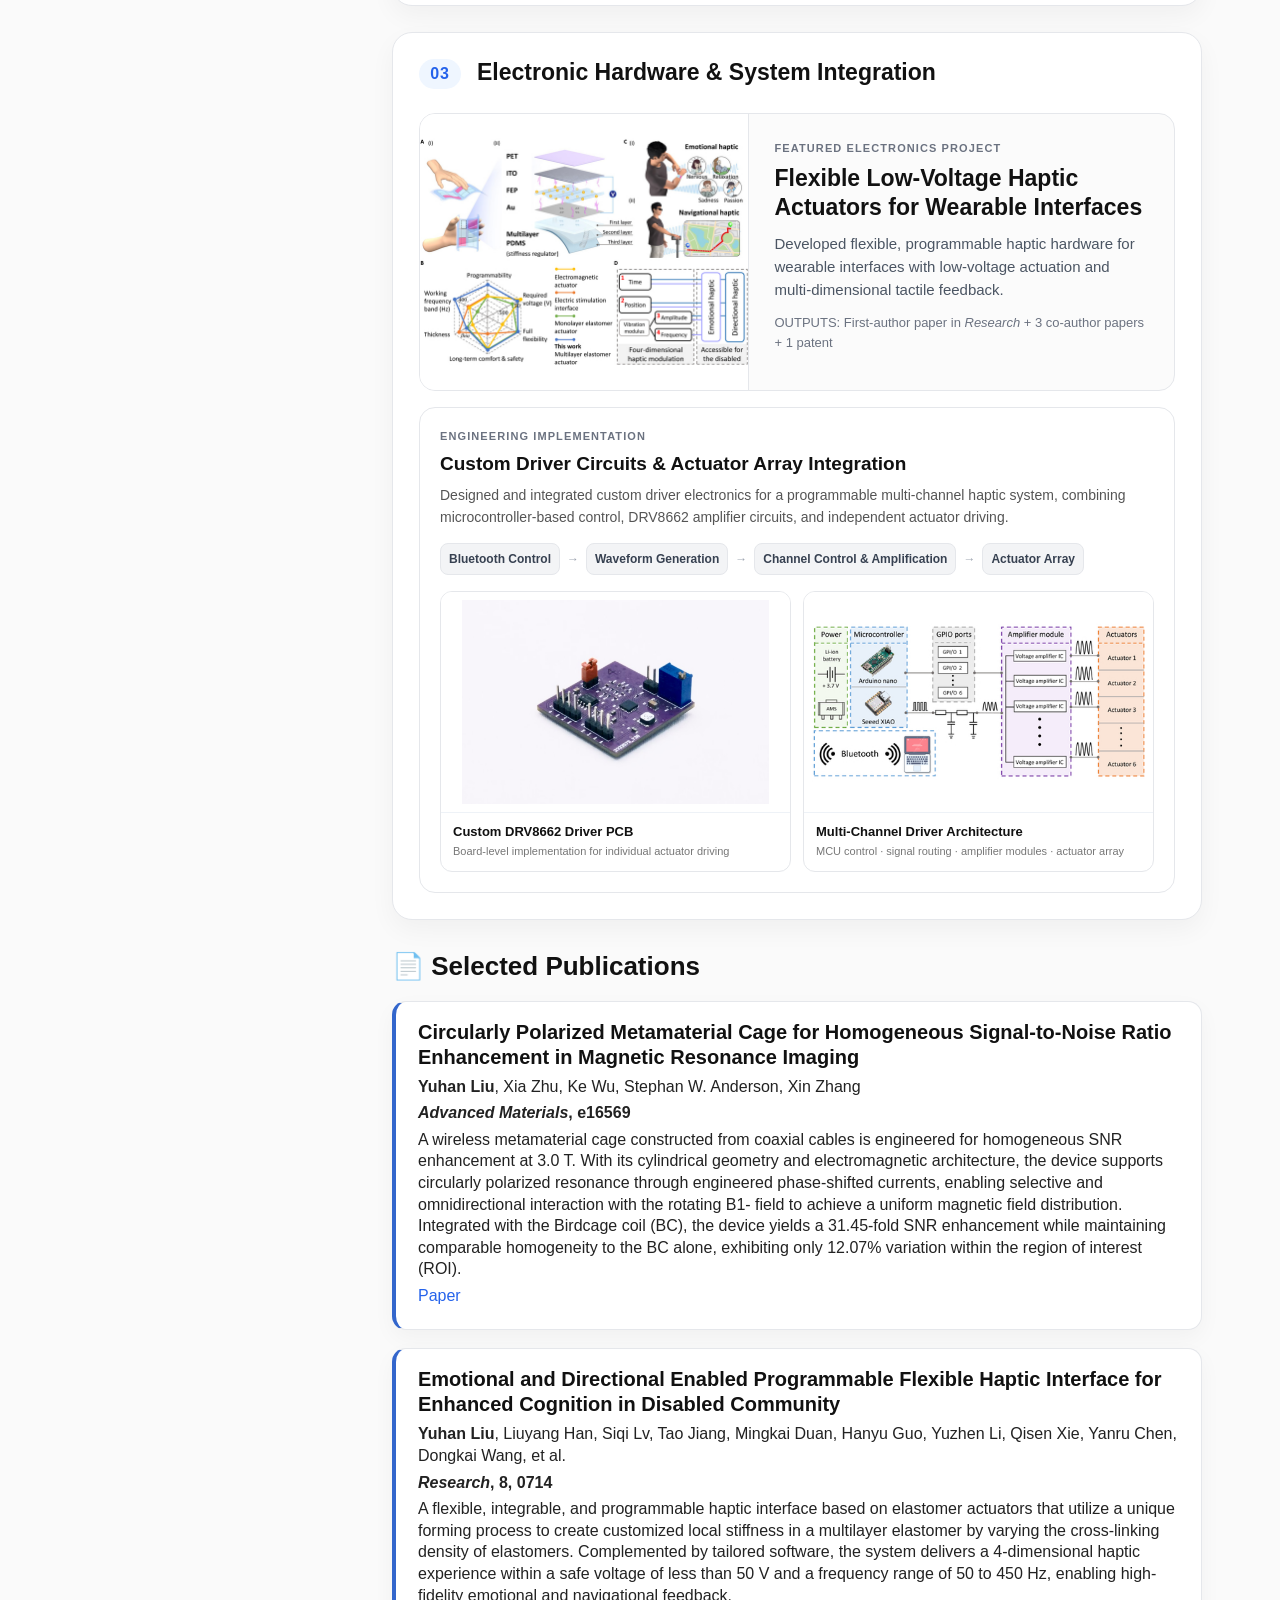
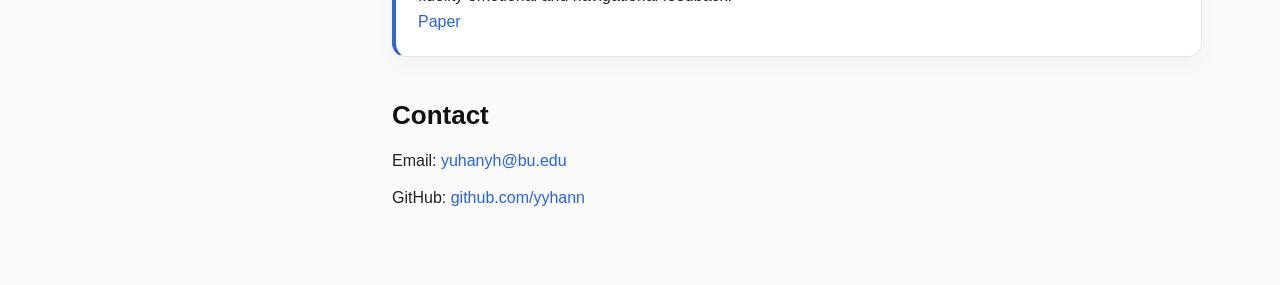
==== commit a980b7ae: "Update index.html" ====
--- a/index.html
+++ b/index.html
@@ -245,13 +245,9 @@
           <h4>CST Automation for Parametric RF Design</h4>
       
           <p class="extension-summary">
-            During my metamaterial-enabled MRI work, one resonator design stood out for 
-            how strongly it coupled to the RF receive field and generated localized H-field enhancement. 
-            But it came with a catch: the geometry was intricate and finely detailed, and didn't lend itself to 
-            conventional parametric modeling — which made it hard to systematically explore how its performance 
-            responded across the design space. I wrote CST scripts to construct these geometries programmatically, 
-            letting me sweep the design space and trace exactly how performance climbs to a peak, reaches its limit, and declines — cutting 
-            the time of simulation work for this project by roughly 50%.
+            During my metamaterial-enabled MRI work, one resonator showed strong localized H-field enhancement but had a geometry too complex for conventional parameterization. 
+            I wrote CST scripts to generate the structure programmatically and automate design sweeps across key geometric variables. 
+            This made it possible to systematically trace performance trends across the design space and reduced simulation time for the project by roughly 50%.
           </p>
       
         </div>
@@ -265,18 +261,10 @@
           <h4>Automated MRI SNR Analysis Tool</h4>
       
           <p class="extension-summary">
-            Comparing validation MRI datasets is a major part of my MRI workflow. 
-            While MATLAB scripts provided reliable SNR calculations, 
-            selecting or adjusting analysis regions was not visually intuitive, 
-            and differences across image datasets often required manual changes to the script before rerunning the analysis. 
-            A visual and interactive interface could therefore significantly improve the workflow, 
-            especially when there is a need to quickly review and compare results across multiple scans.
-
-            I built an interactive web app to make this workflow more visual, flexible, and efficient. 
-            The tool allows users to upload two DICOM acquisition datasets, automatically identify the corresponding signal and noise images, 
-            visually adjust the noise region for each dataset, and generate side-by-side SNR maps with quantitative comparisons. 
-            The SNR calculation reproduces our established MATLAB workflow while eliminating repeated code adjustments and making 
-            it easier to inspect and compare results during MRI experiments.
+            Comparing MRI validation datasets is a routine part of my work, but the original MATLAB workflow required manual code adjustments and offered limited visual interaction 
+            with analysis regions. I built an interactive web app that accepts two DICOM datasets, identifies signal and noise images, allows visual adjustment of the noise region, 
+            and generates side-by-side SNR maps with quantitative comparisons. 
+            It reproduces the established MATLAB calculation while making repeated scan analysis faster and more intuitive.
           </p>
       
         </div>
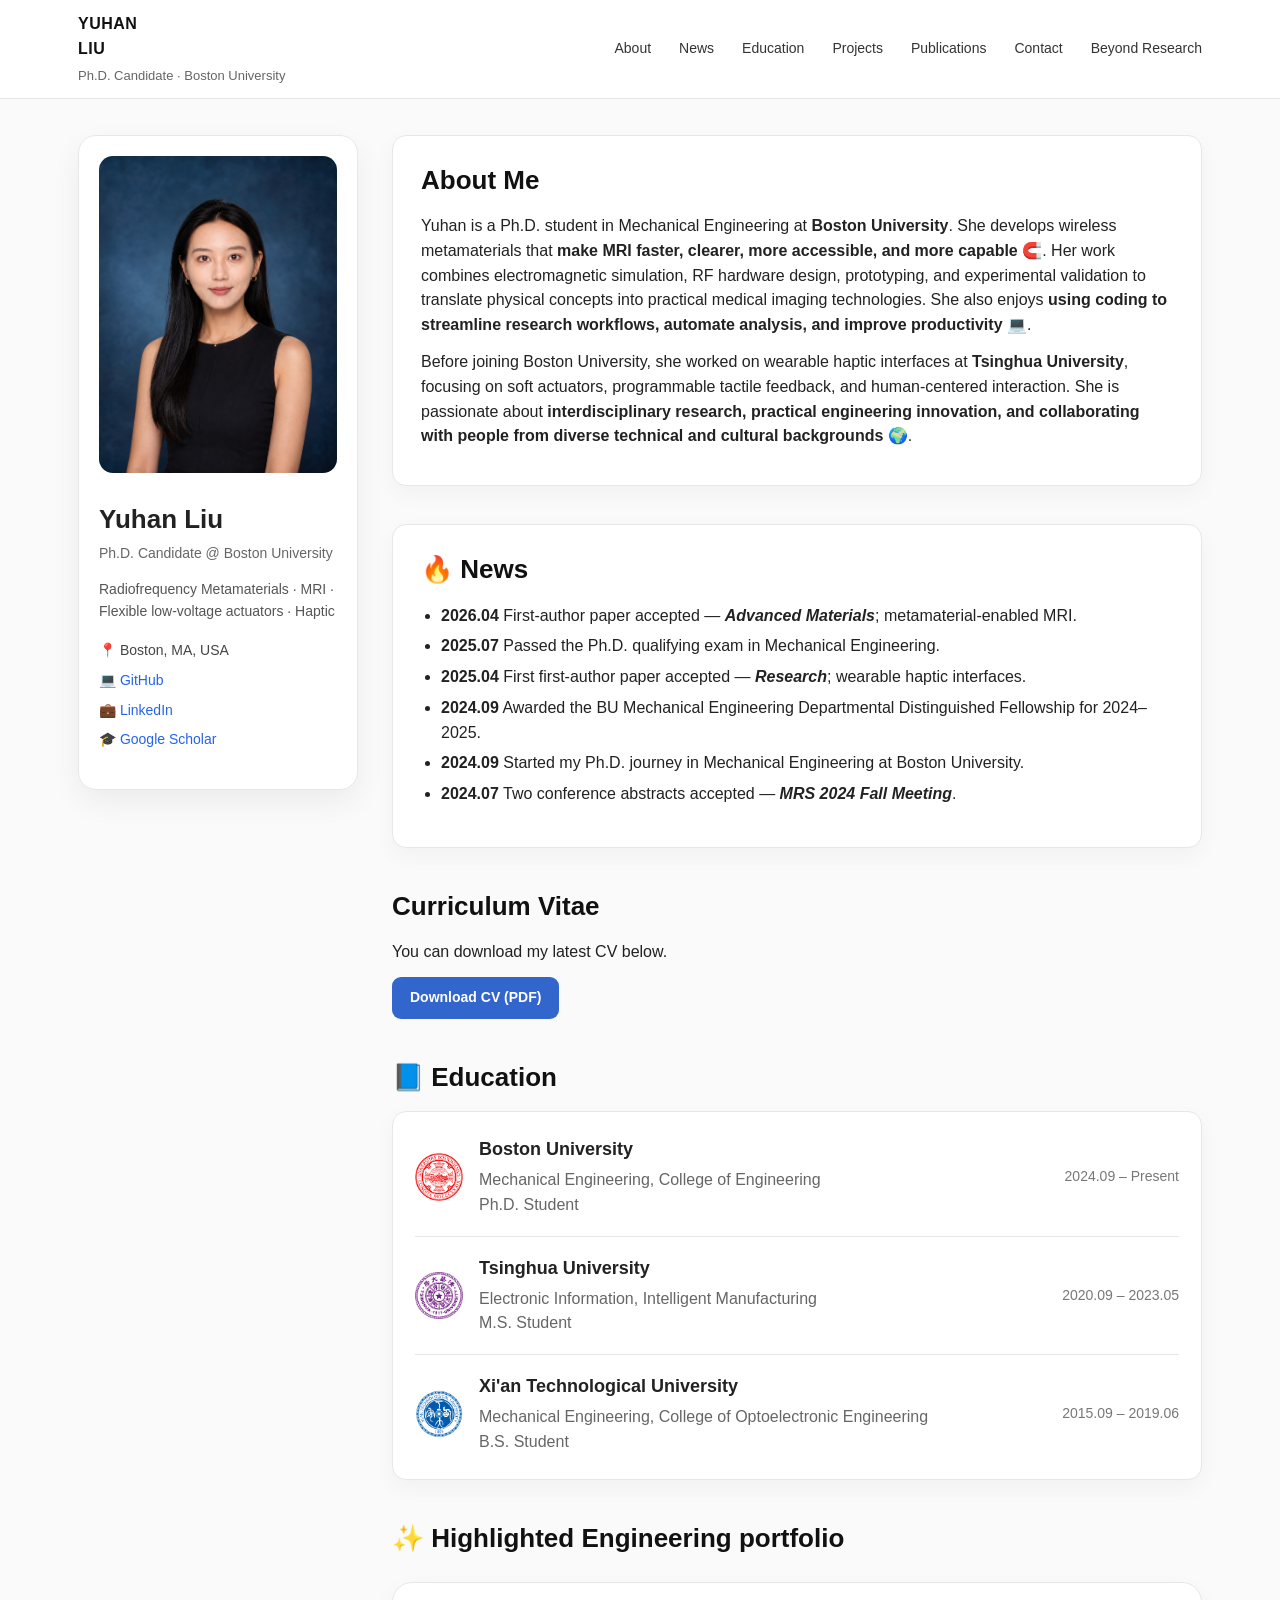
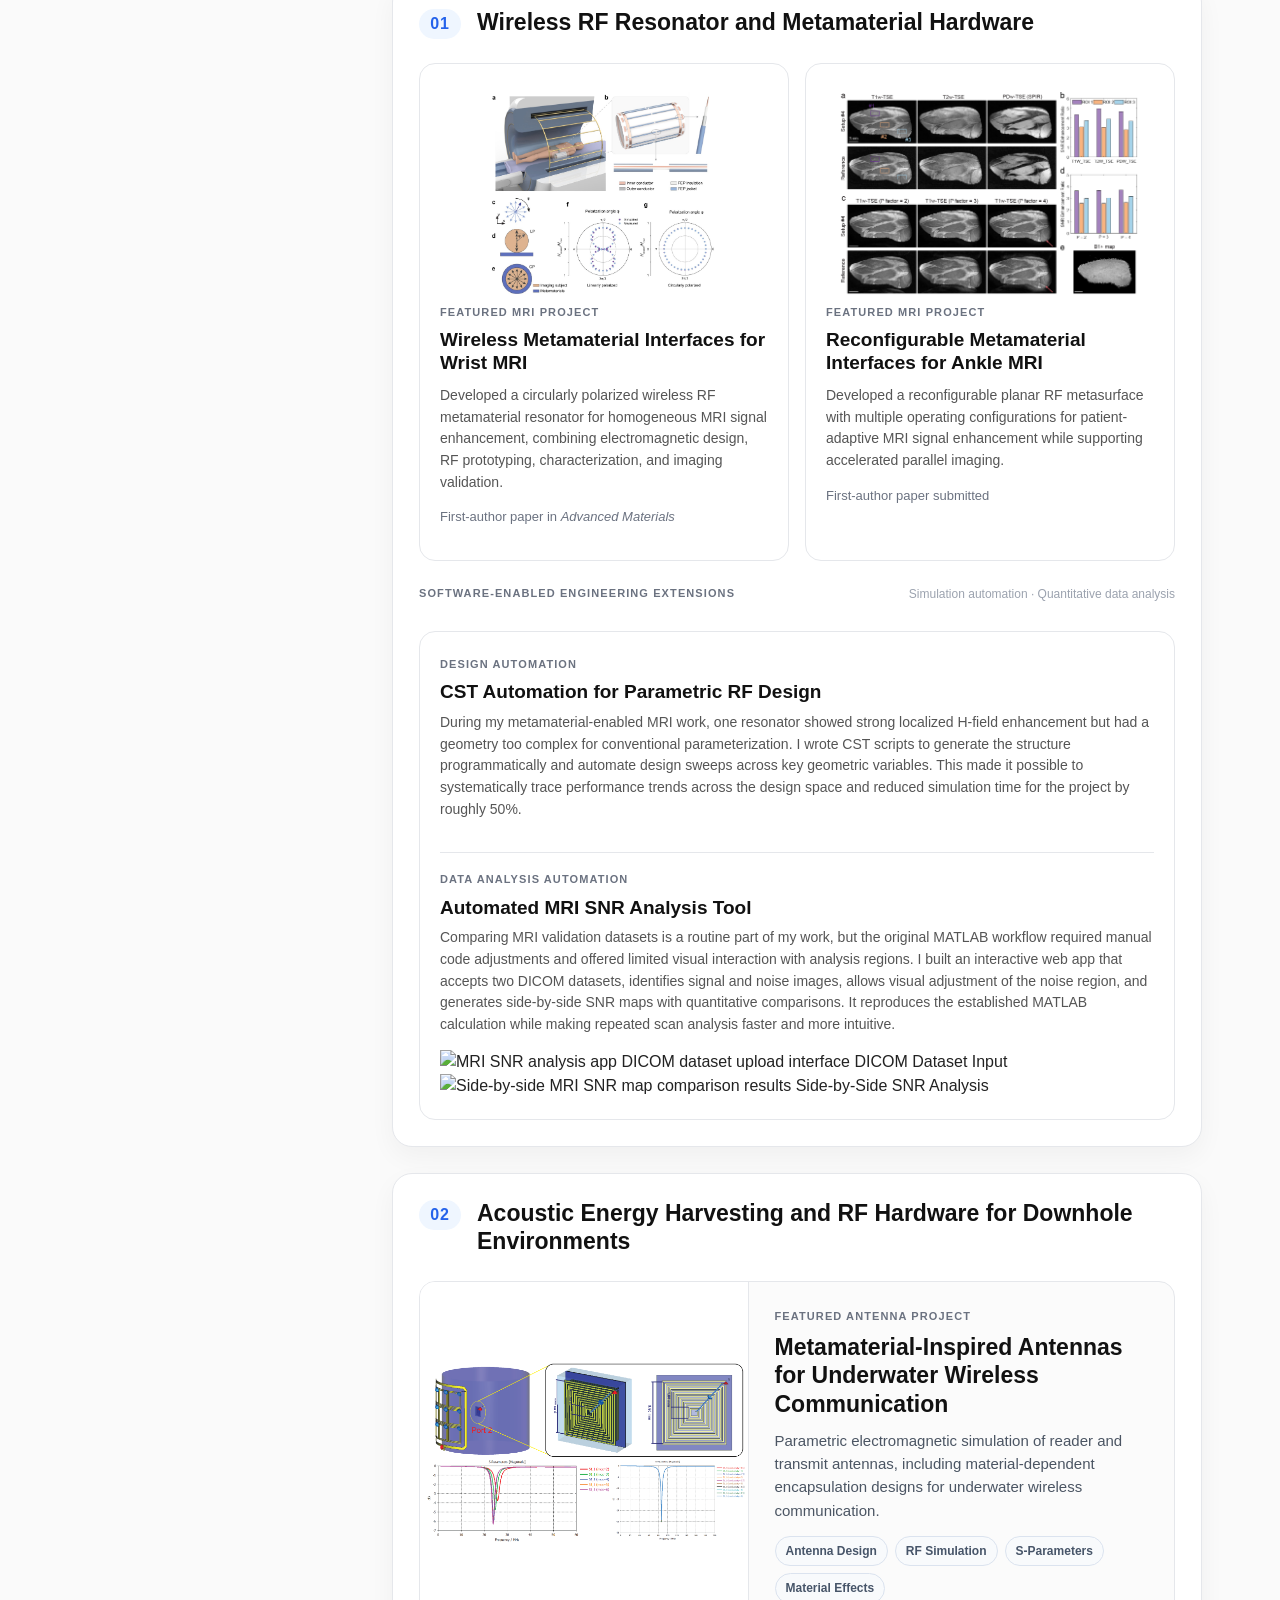
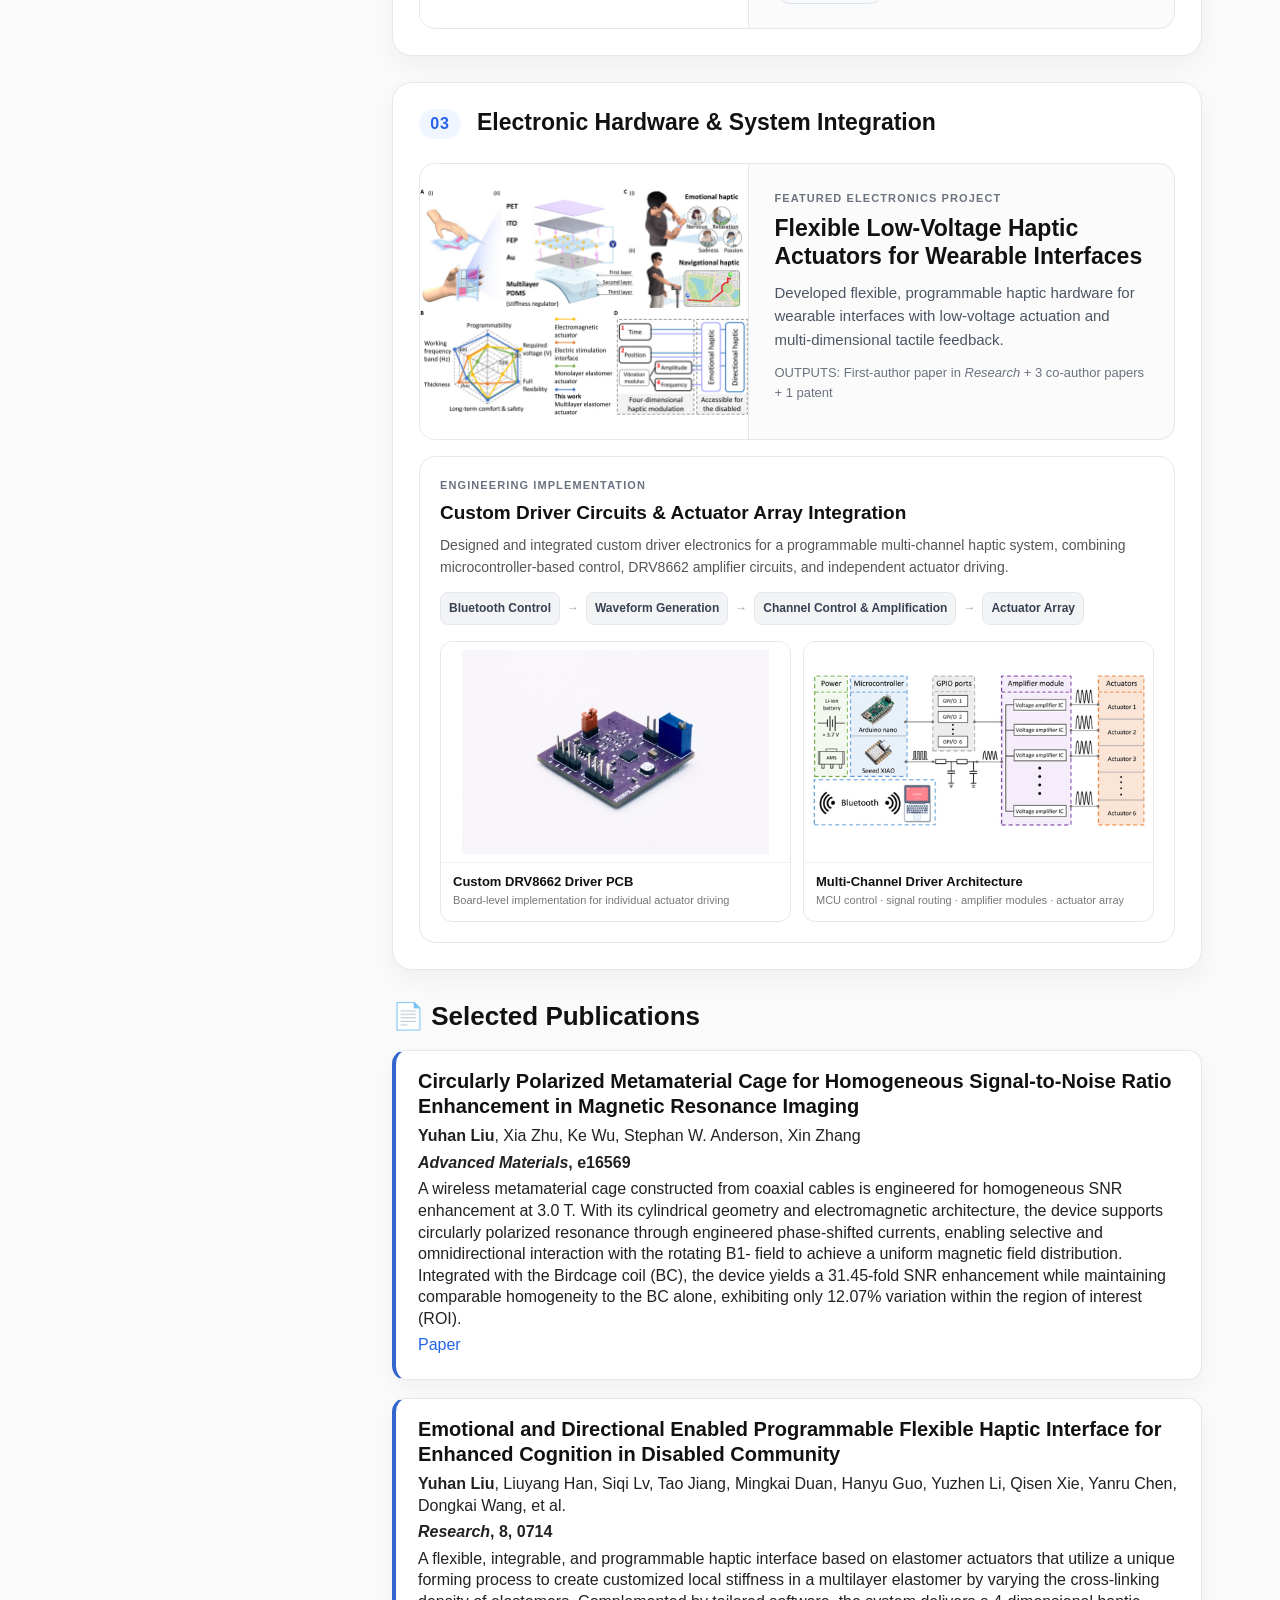
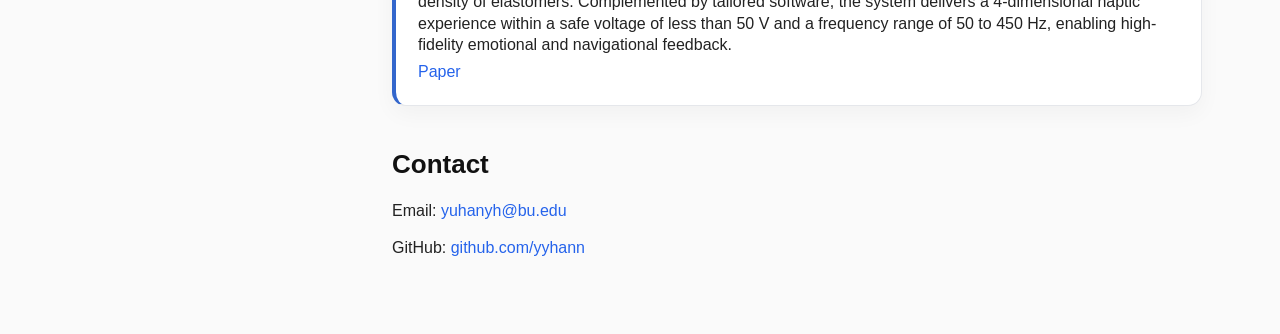
==== commit 0dd03014: "Update index.html" ====
--- a/index.html
+++ b/index.html
@@ -266,7 +266,35 @@
             and generates side-by-side SNR maps with quantitative comparisons. 
             It reproduces the established MATLAB calculation while making repeated scan analysis faster and more intuitive.
           </p>
-      
+
+
+          <div class="snr-preview-grid">
+
+                    <div class="snr-preview-item">
+                      <img
+                        src="images/snr-tool-upload.png"
+                        alt="MRI SNR analysis app DICOM dataset upload interface"
+                        class="snr-preview-image"
+                      />
+                  
+                      <span>DICOM Dataset Input</span>
+                    </div>
+                  
+                  
+                    <div class="snr-preview-item">
+                      <img
+                        src="images/snr-tool-results.png"
+                        alt="Side-by-side MRI SNR map comparison results"
+                        class="snr-preview-image"
+                      />
+                  
+                      <span>Side-by-Side SNR Analysis</span>
+                    </div>
+                  
+                  </div>
+
+
+          
         </div>
       
       </article>
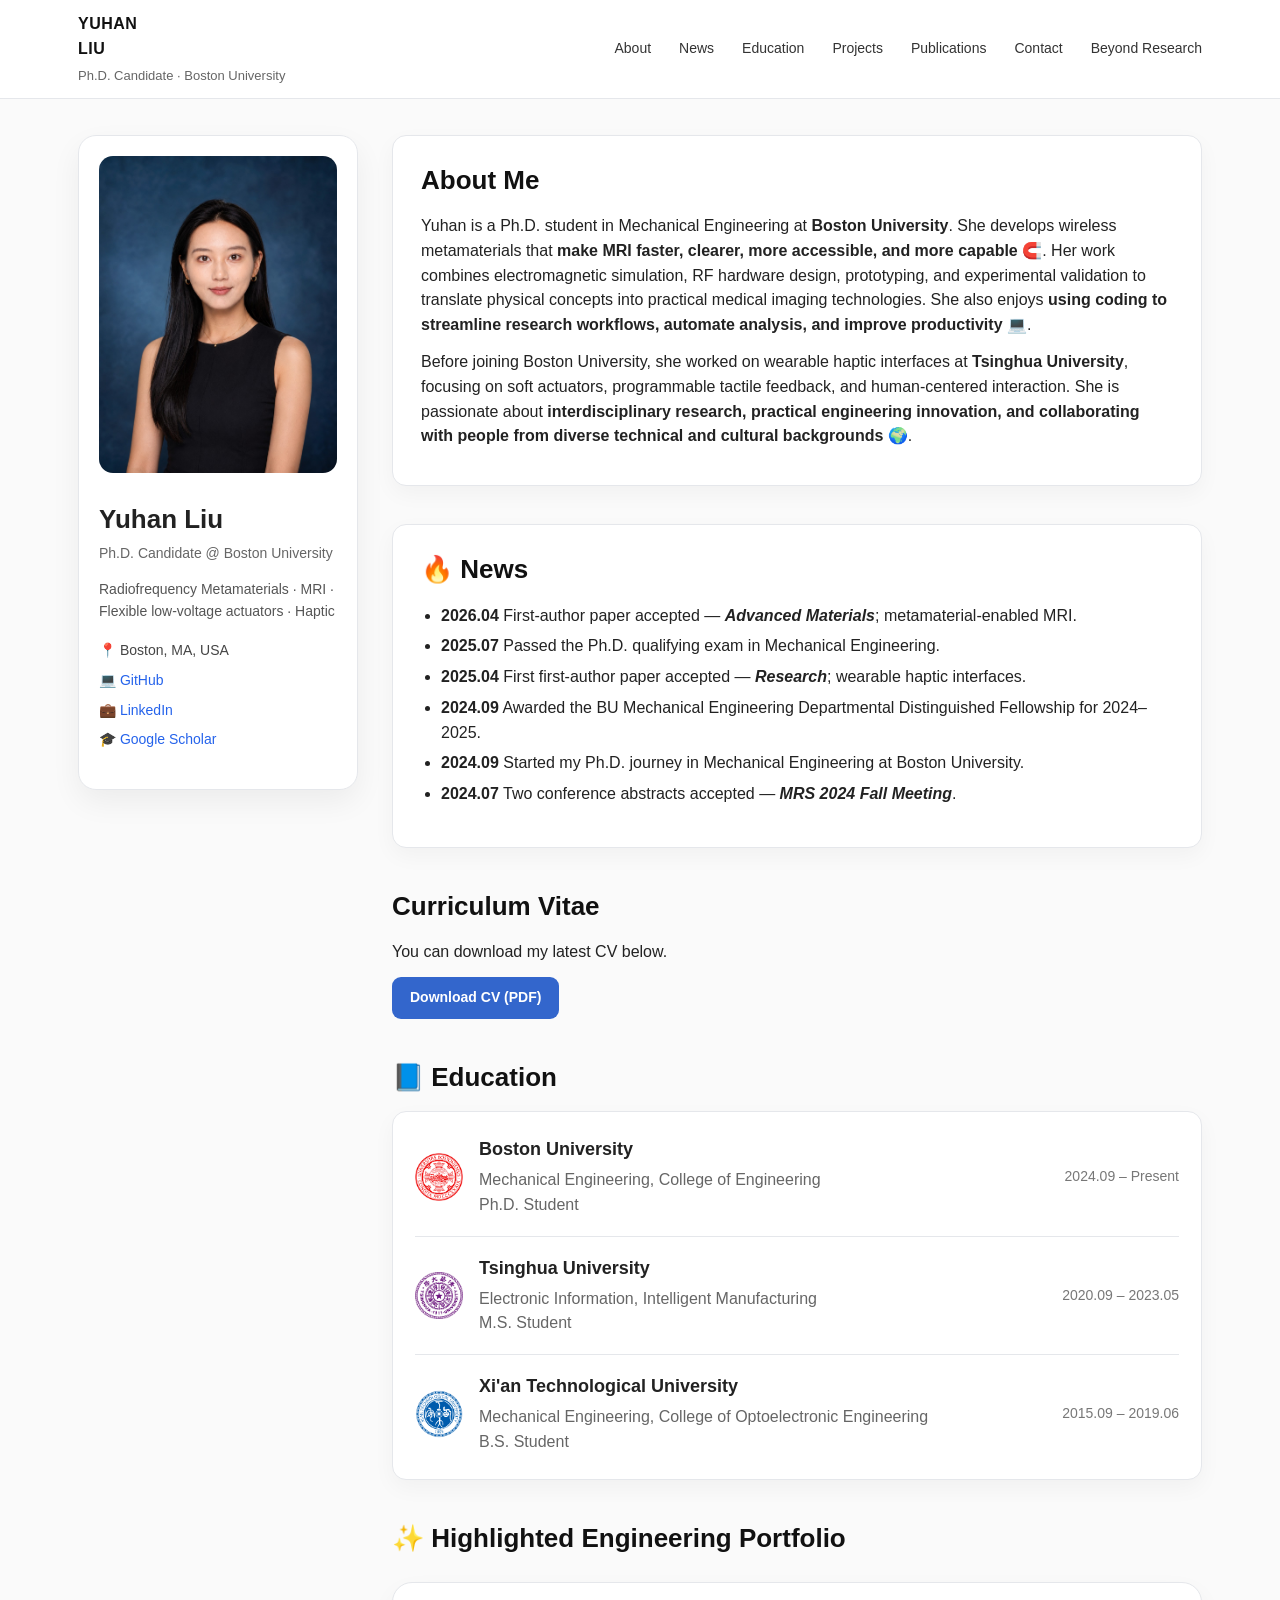
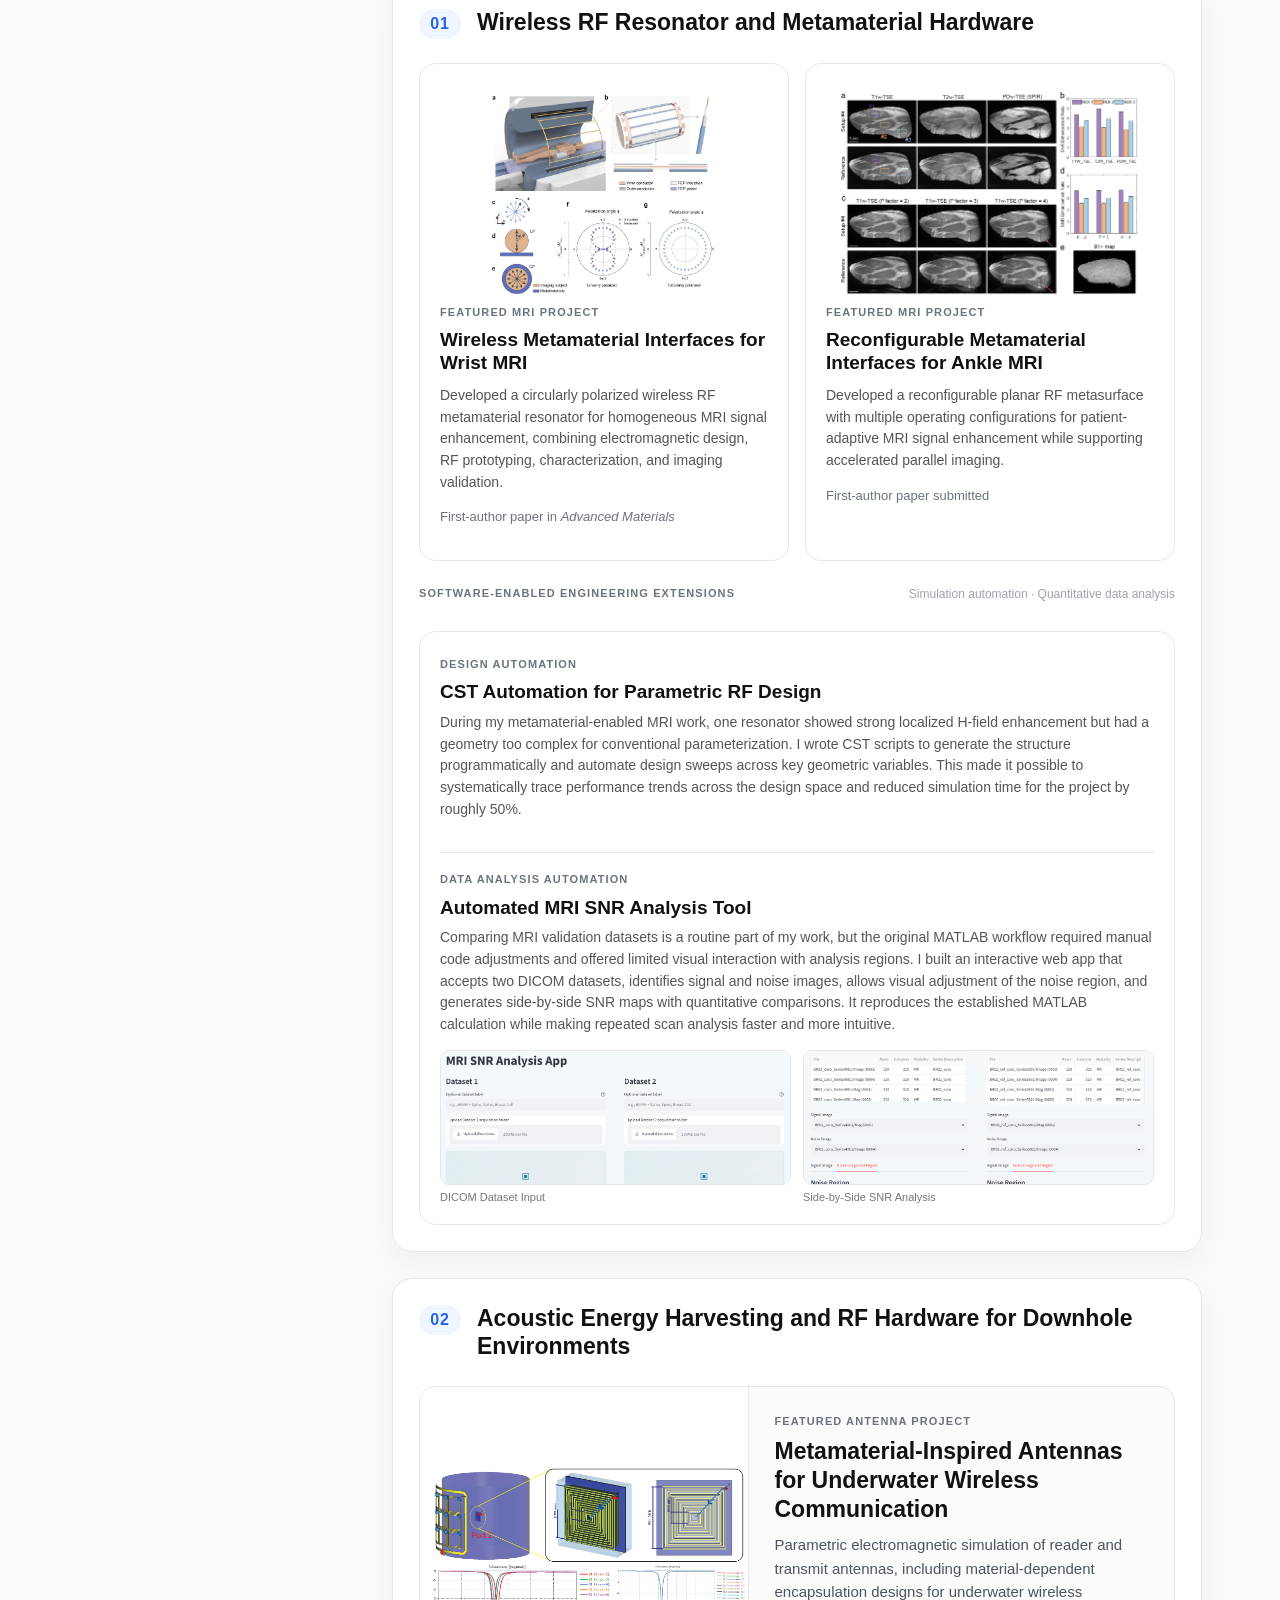
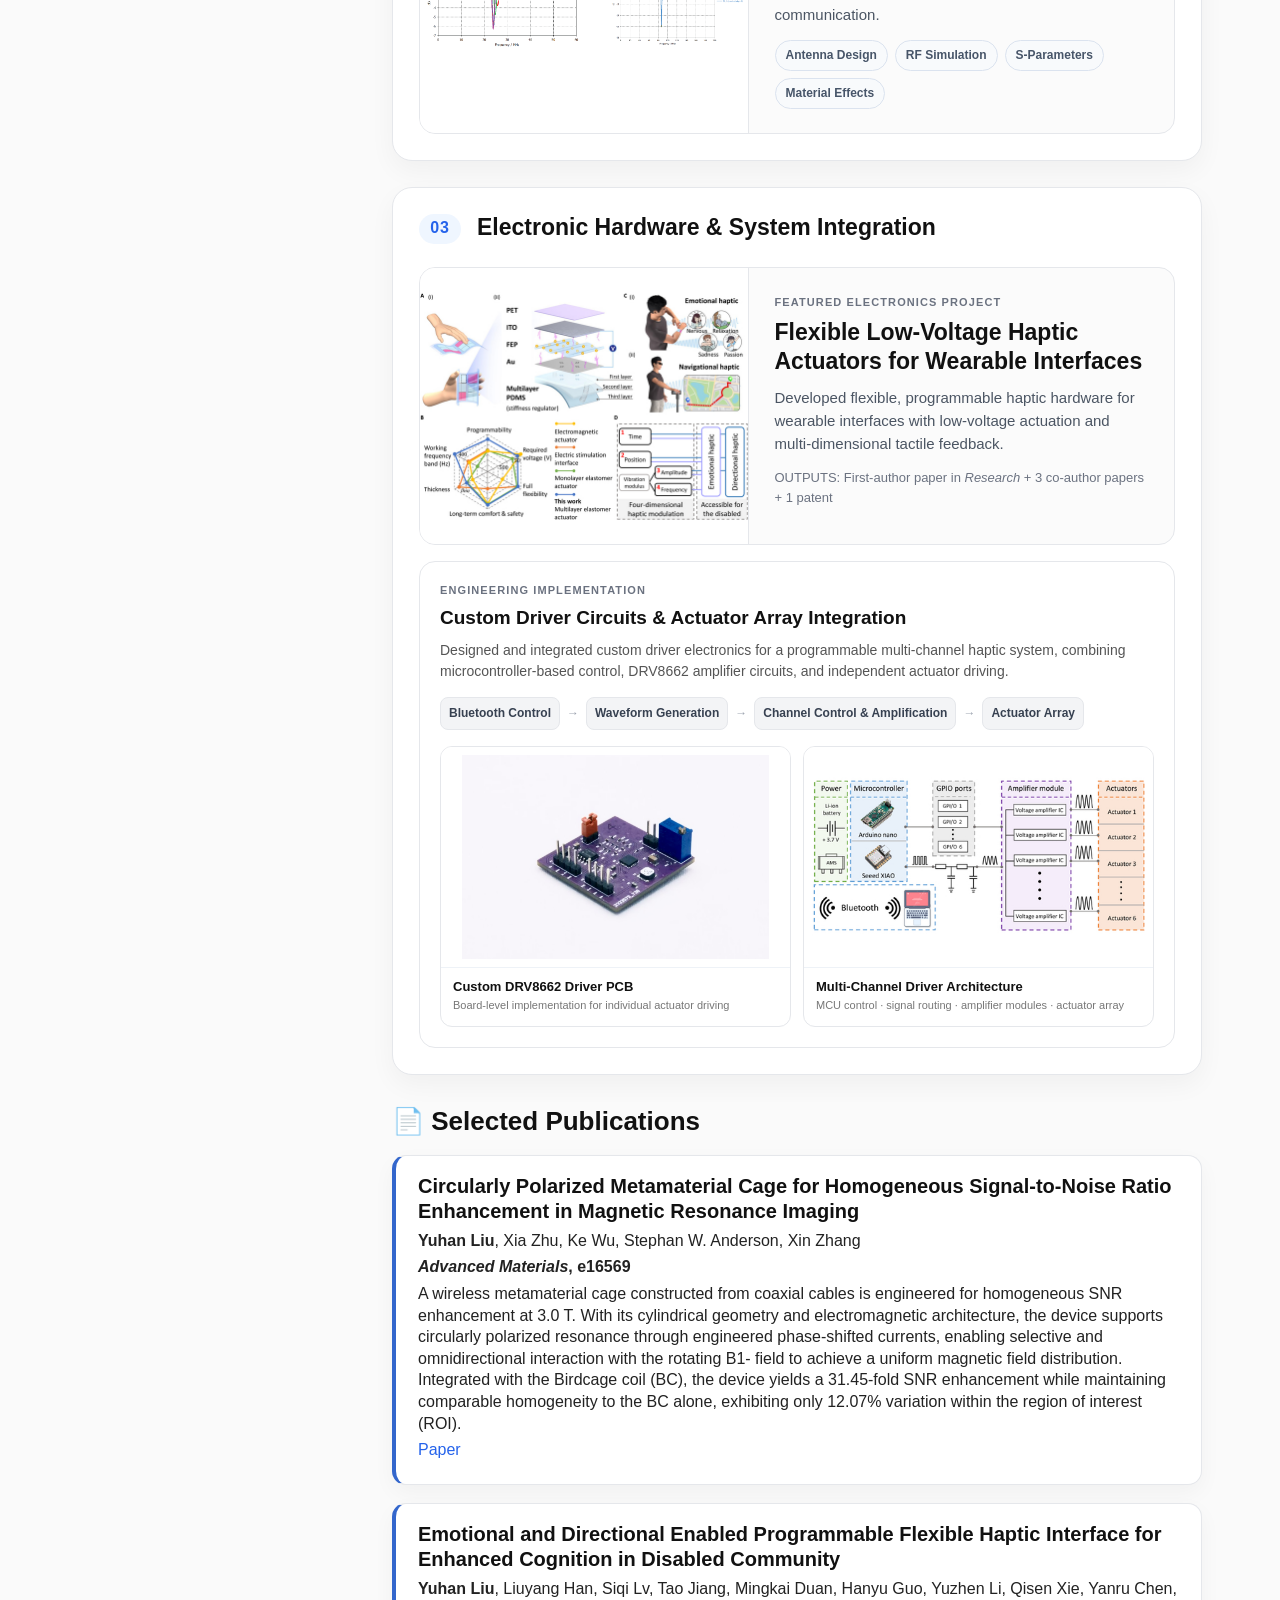
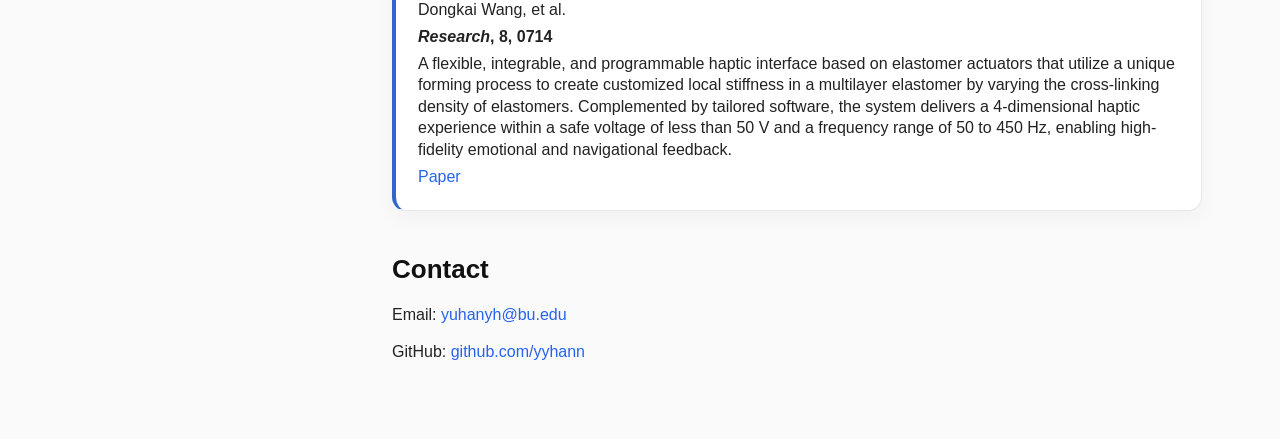
==== commit c4c04b49: "Update index.html" ====
--- a/index.html
+++ b/index.html
@@ -125,7 +125,7 @@
       <section id="projects" class="section">
         <div class="projects-heading">
           <div>
-            <h2>✨ Highlighted Engineering portfolio</h2>
+            <h2>✨ Highlighted Engineering Portfolio</h2>
           </div>
       
         </div>
--- a/style.css
+++ b/style.css
@@ -609,6 +609,39 @@
   text-decoration: underline;
 }
 
+/* Compact SNR tool preview */
+.snr-preview-grid {
+  display: grid;
+  grid-template-columns: repeat(2, minmax(0, 1fr));
+  gap: 12px;
+  margin-top: 14px;
+}
+
+.snr-preview-item {
+  min-width: 0;
+}
+
+.snr-preview-image {
+  width: 100%;
+  height: 135px;
+  object-fit: cover;
+  object-position: top;
+  display: block;
+
+  border: 1px solid #e5e7eb;
+  border-radius: 9px;
+  background: #ffffff;
+}
+
+.snr-preview-item span {
+  display: block;
+  margin-top: 5px;
+
+  color: #777;
+  font-size: 11px;
+  line-height: 1.3;
+}
+
 
 /* Temporary image placeholders */
 .image-placeholder {
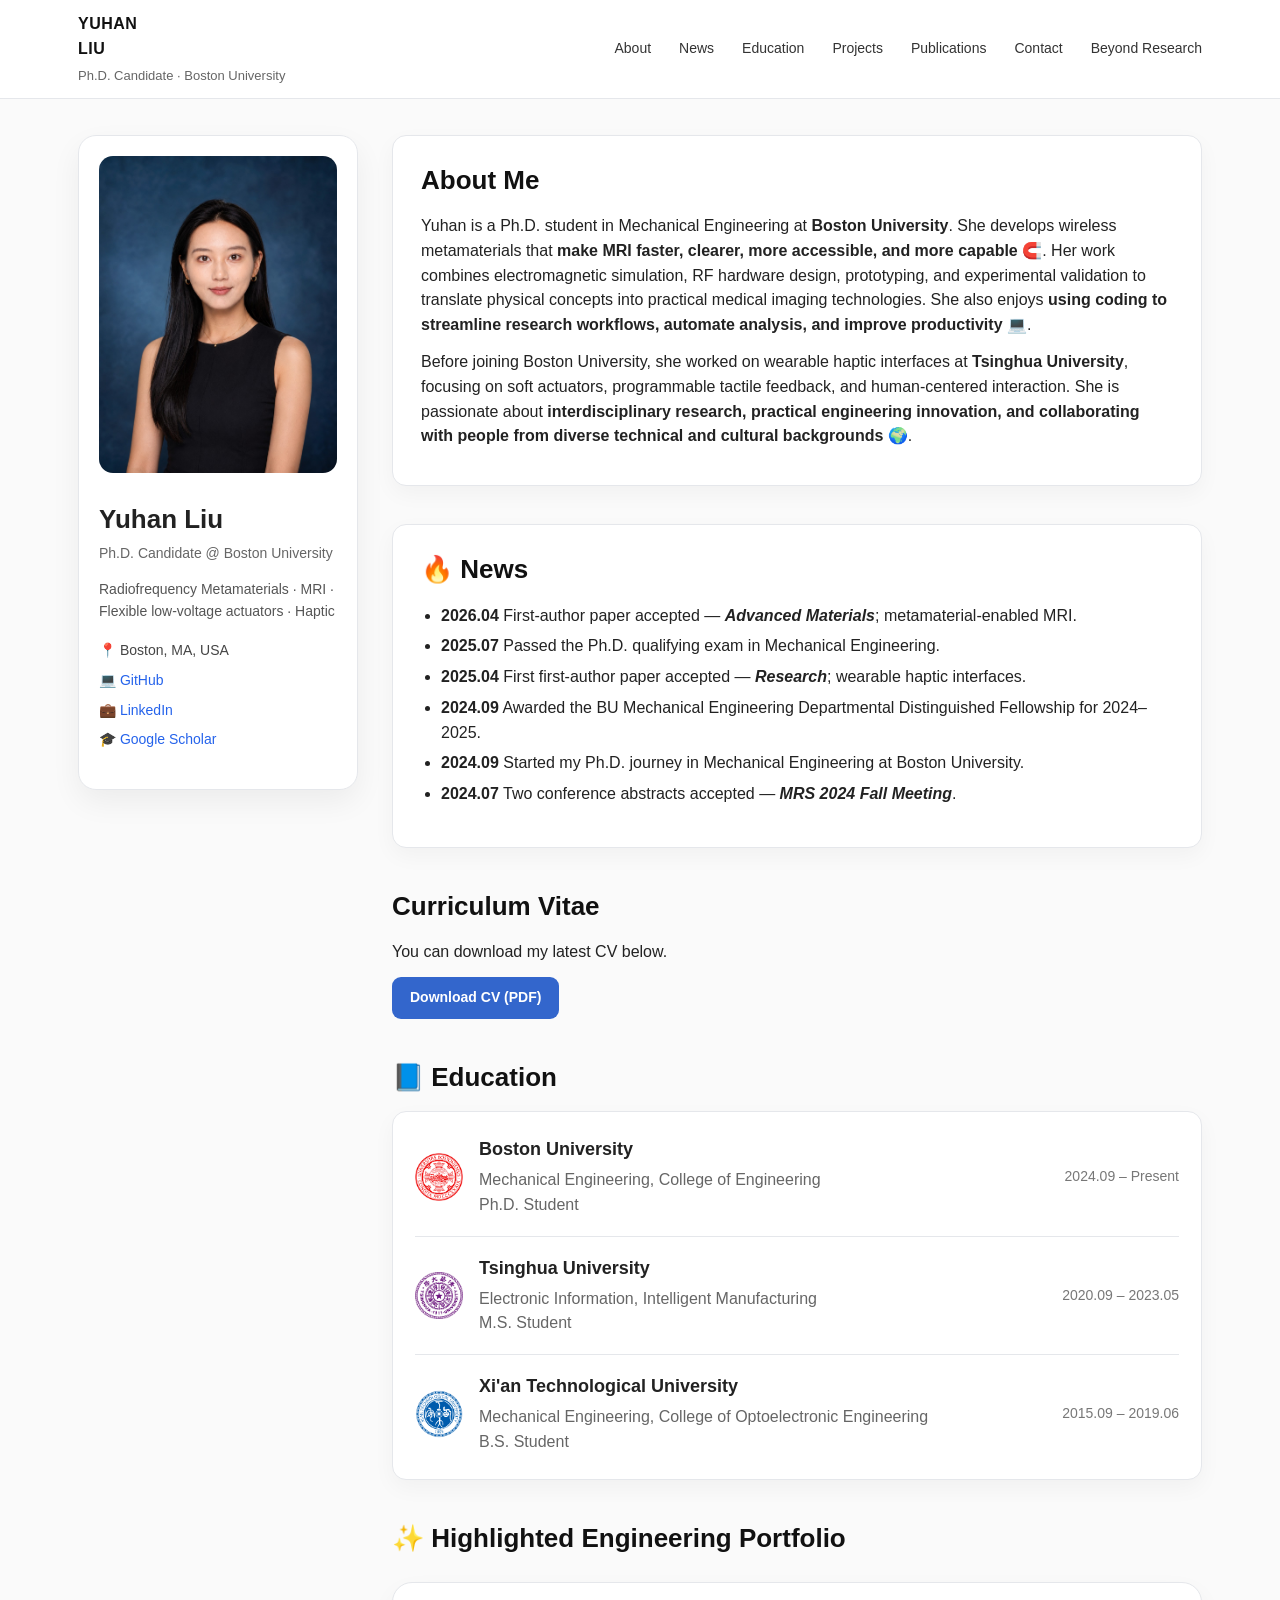
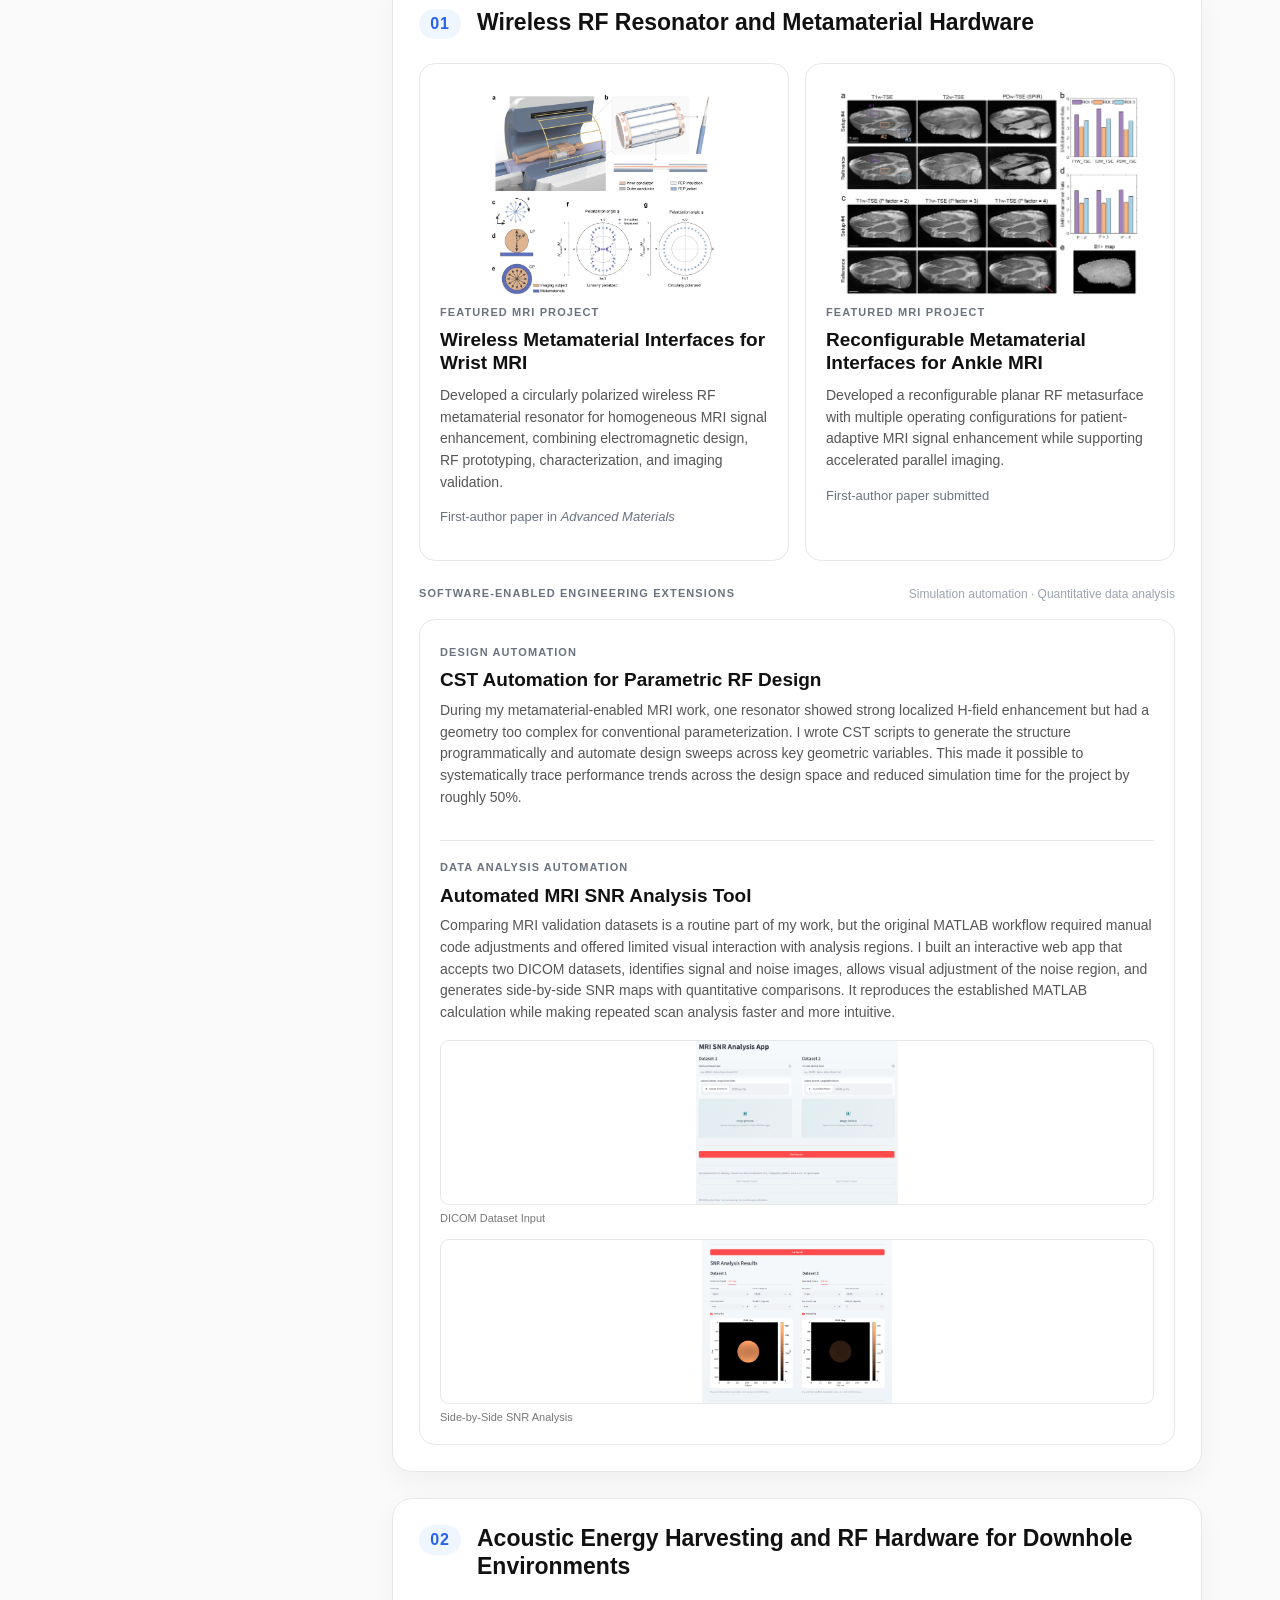
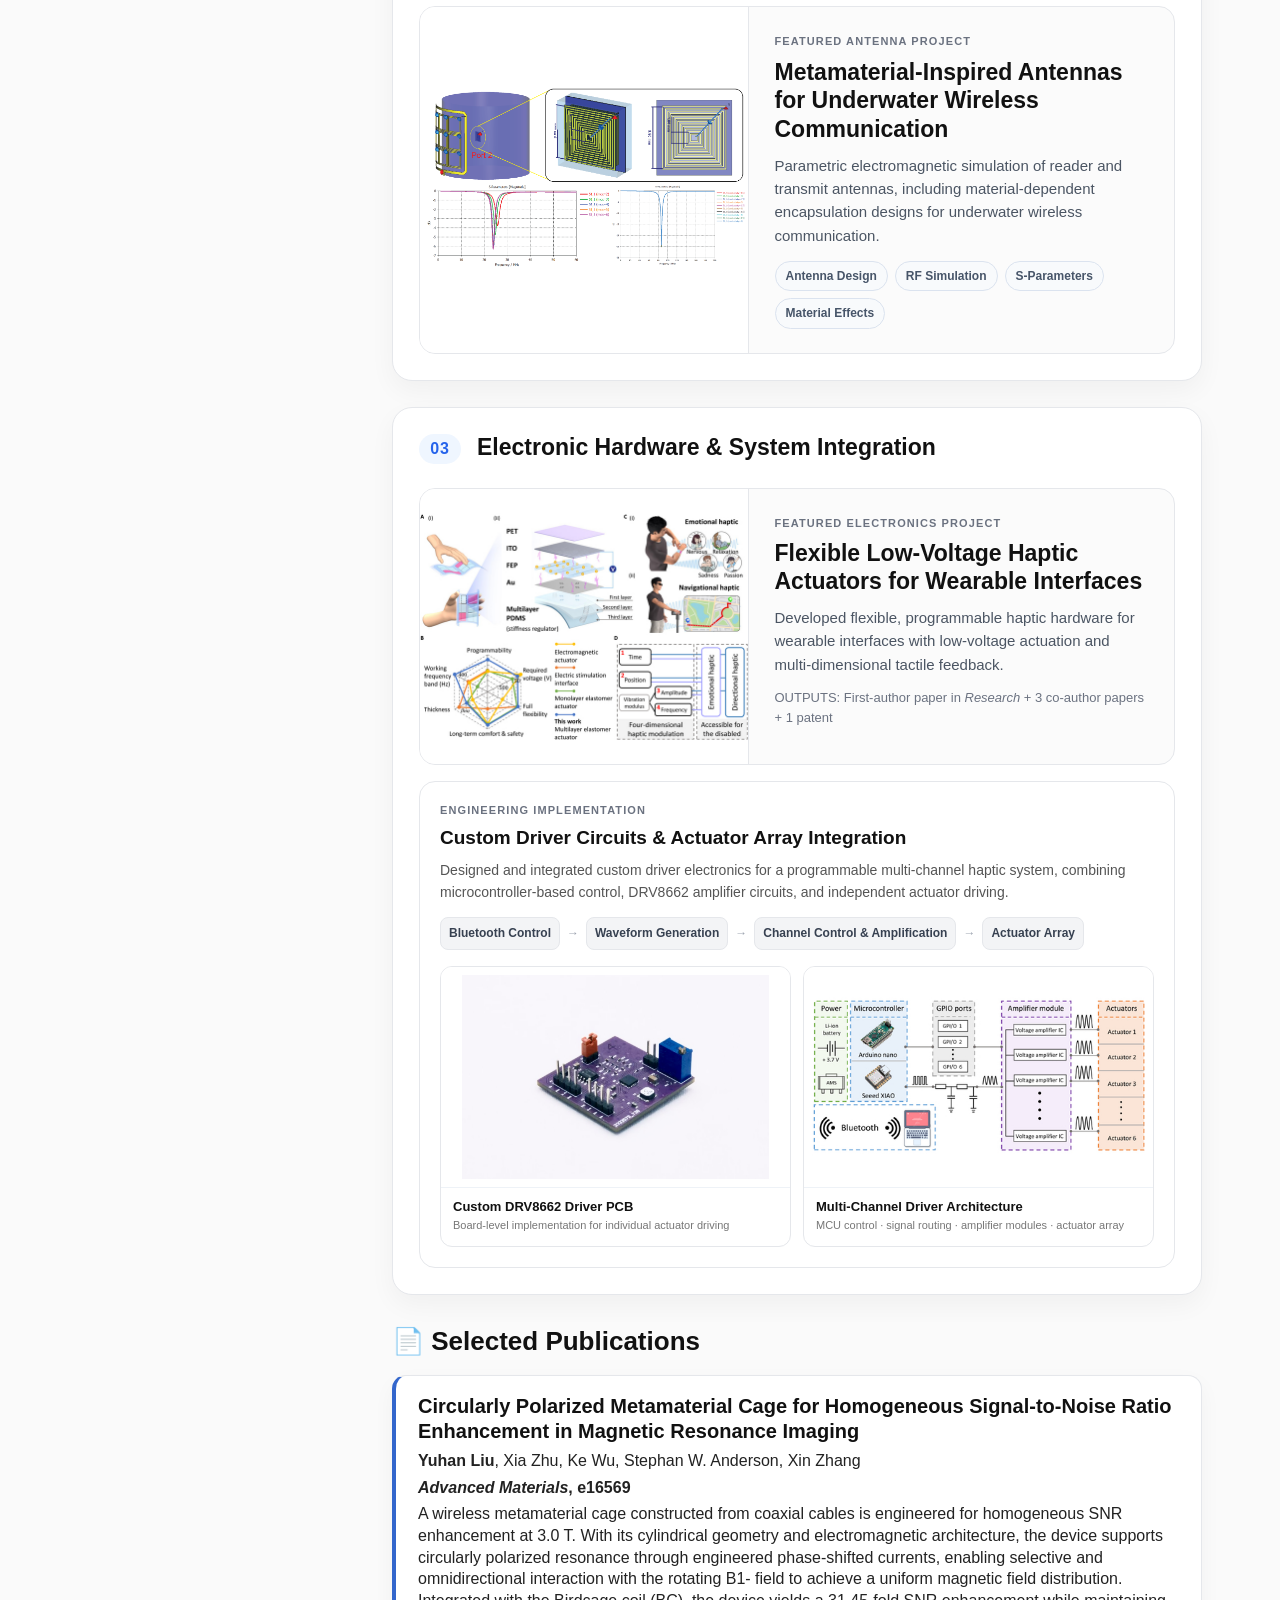
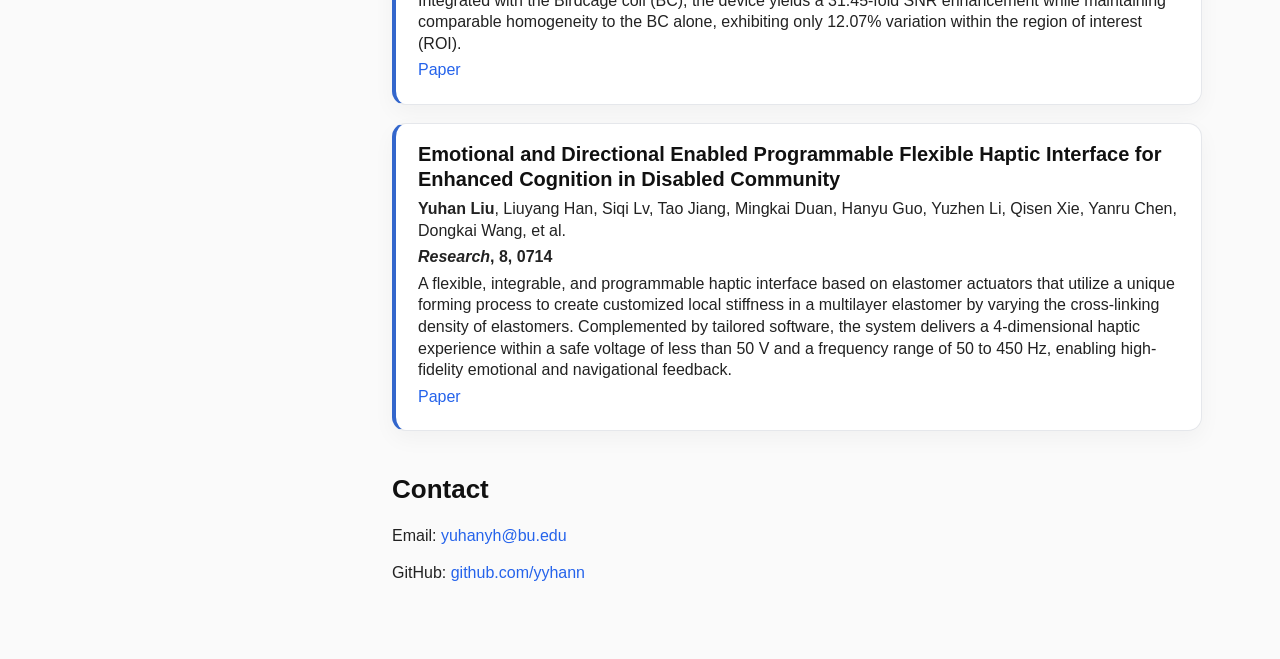
==== commit 881dea19: "Update index.html" ====
--- a/index.html
+++ b/index.html
@@ -232,74 +232,67 @@
         </div>
       
       
-        <div class="extension-grid">
-      
-          <!-- CST Automation -->
-        <article class="extension-card single-extension software-extension-card">
-      
-        <!-- CST Automation -->
-        <div class="software-extension-item">
-      
-          <p class="mini-label">DESIGN AUTOMATION</p>
-      
-          <h4>CST Automation for Parametric RF Design</h4>
-      
-          <p class="extension-summary">
-            During my metamaterial-enabled MRI work, one resonator showed strong localized H-field enhancement but had a geometry too complex for conventional parameterization. 
-            I wrote CST scripts to generate the structure programmatically and automate design sweeps across key geometric variables. 
-            This made it possible to systematically trace performance trends across the design space and reduced simulation time for the project by roughly 50%.
-          </p>
-      
-        </div>
-      
-      
-        <!-- SNR Analysis -->
-        <div class="software-extension-item">
-      
-          <p class="mini-label">DATA ANALYSIS AUTOMATION</p>
-      
-          <h4>Automated MRI SNR Analysis Tool</h4>
-      
-          <p class="extension-summary">
-            Comparing MRI validation datasets is a routine part of my work, but the original MATLAB workflow required manual code adjustments and offered limited visual interaction 
-            with analysis regions. I built an interactive web app that accepts two DICOM datasets, identifies signal and noise images, allows visual adjustment of the noise region, 
-            and generates side-by-side SNR maps with quantitative comparisons. 
-            It reproduces the established MATLAB calculation while making repeated scan analysis faster and more intuitive.
-          </p>
-
-
-          <div class="snr-preview-grid">
-
-                    <div class="snr-preview-item">
-                      <img
-                        src="images/snr-tool-upload.png"
-                        alt="MRI SNR analysis app DICOM dataset upload interface"
-                        class="snr-preview-image"
-                      />
-                  
-                      <span>DICOM Dataset Input</span>
-                    </div>
-                  
-                  
-                    <div class="snr-preview-item">
-                      <img
-                        src="images/snr-tool-results.png"
-                        alt="Side-by-side MRI SNR map comparison results"
-                        class="snr-preview-image"
-                      />
-                  
-                      <span>Side-by-Side SNR Analysis</span>
-                    </div>
-                  
-                  </div>
-
-
-          
-        </div>
-      
-      </article>
-      
-        </div>
+<article class="extension-card single-extension software-extension-card">
+
+  <!-- CST Automation -->
+  <div class="software-extension-item">
+
+    <p class="mini-label">DESIGN AUTOMATION</p>
+
+    <h4>CST Automation for Parametric RF Design</h4>
+
+    <p class="extension-summary">
+      During my metamaterial-enabled MRI work, one resonator showed strong localized H-field enhancement but had a geometry too complex for conventional parameterization.
+      I wrote CST scripts to generate the structure programmatically and automate design sweeps across key geometric variables.
+      This made it possible to systematically trace performance trends across the design space and reduced simulation time for the project by roughly 50%.
+    </p>
+
+  </div>
+
+
+  <!-- SNR Analysis -->
+  <div class="software-extension-item">
+
+    <p class="mini-label">DATA ANALYSIS AUTOMATION</p>
+
+    <h4>Automated MRI SNR Analysis Tool</h4>
+
+    <p class="extension-summary">
+      Comparing MRI validation datasets is a routine part of my work, but the original MATLAB workflow required manual code adjustments and offered limited visual interaction
+      with analysis regions. I built an interactive web app that accepts two DICOM datasets, identifies signal and noise images, allows visual adjustment of the noise region,
+      and generates side-by-side SNR maps with quantitative comparisons.
+      It reproduces the established MATLAB calculation while making repeated scan analysis faster and more intuitive.
+    </p>
+
+
+    <div class="snr-preview-grid">
+
+      <div class="snr-preview-item">
+        <img
+          src="images/snr-tool-upload.png"
+          alt="MRI SNR analysis app DICOM dataset upload interface"
+          class="snr-preview-image"
+        />
+
+        <span>DICOM Dataset Input</span>
+      </div>
+
+
+      <div class="snr-preview-item">
+        <img
+          src="images/snr-tool-results.png"
+          alt="Side-by-side MRI SNR map comparison results"
+          class="snr-preview-image"
+        />
+
+        <span>Side-by-Side SNR Analysis</span>
+      </div>
+
+    </div>
+
+  </div>
+
+</article>
       
       </section>
             
--- a/style.css
+++ b/style.css
@@ -612,19 +612,21 @@
 /* Compact SNR tool preview */
 .snr-preview-grid {
   display: grid;
-  grid-template-columns: repeat(2, minmax(0, 1fr));
-  gap: 12px;
-  margin-top: 14px;
+  grid-template-columns: repeat(2, minmax(0, 310px));
+  gap: 16px;
+  margin-top: 16px;
+  justify-content: start;
 }
 
 .snr-preview-item {
   min-width: 0;
+  width: 100%;
 }
 
 .snr-preview-image {
   width: 100%;
-  height: 135px;
-  object-fit: cover;
+  height: 155px;
+  object-fit: contain;
   object-position: top;
   display: block;
 
@@ -635,13 +637,12 @@
 
 .snr-preview-item span {
   display: block;
-  margin-top: 5px;
+  margin-top: 6px;
 
   color: #777;
   font-size: 11px;
   line-height: 1.3;
 }
-
 
 /* Temporary image placeholders */
 .image-placeholder {
@@ -1038,3 +1039,31 @@
   height: 520px;
 }
 }
+
+  .software-extension-card {
+    width: 100%;
+    min-width: 0;
+    grid-column: 1;
+  }
+
+  .software-extension-item {
+    width: 100%;
+    min-width: 0;
+  }
+
+  .snr-preview-grid {
+    grid-template-columns: 1fr;
+    gap: 14px;
+    width: 100%;
+  }
+
+  .snr-preview-item {
+    width: 100%;
+    min-width: 0;
+  }
+
+  .snr-preview-image {
+    width: 100%;
+    height: 165px;
+    object-fit: contain;
+  }
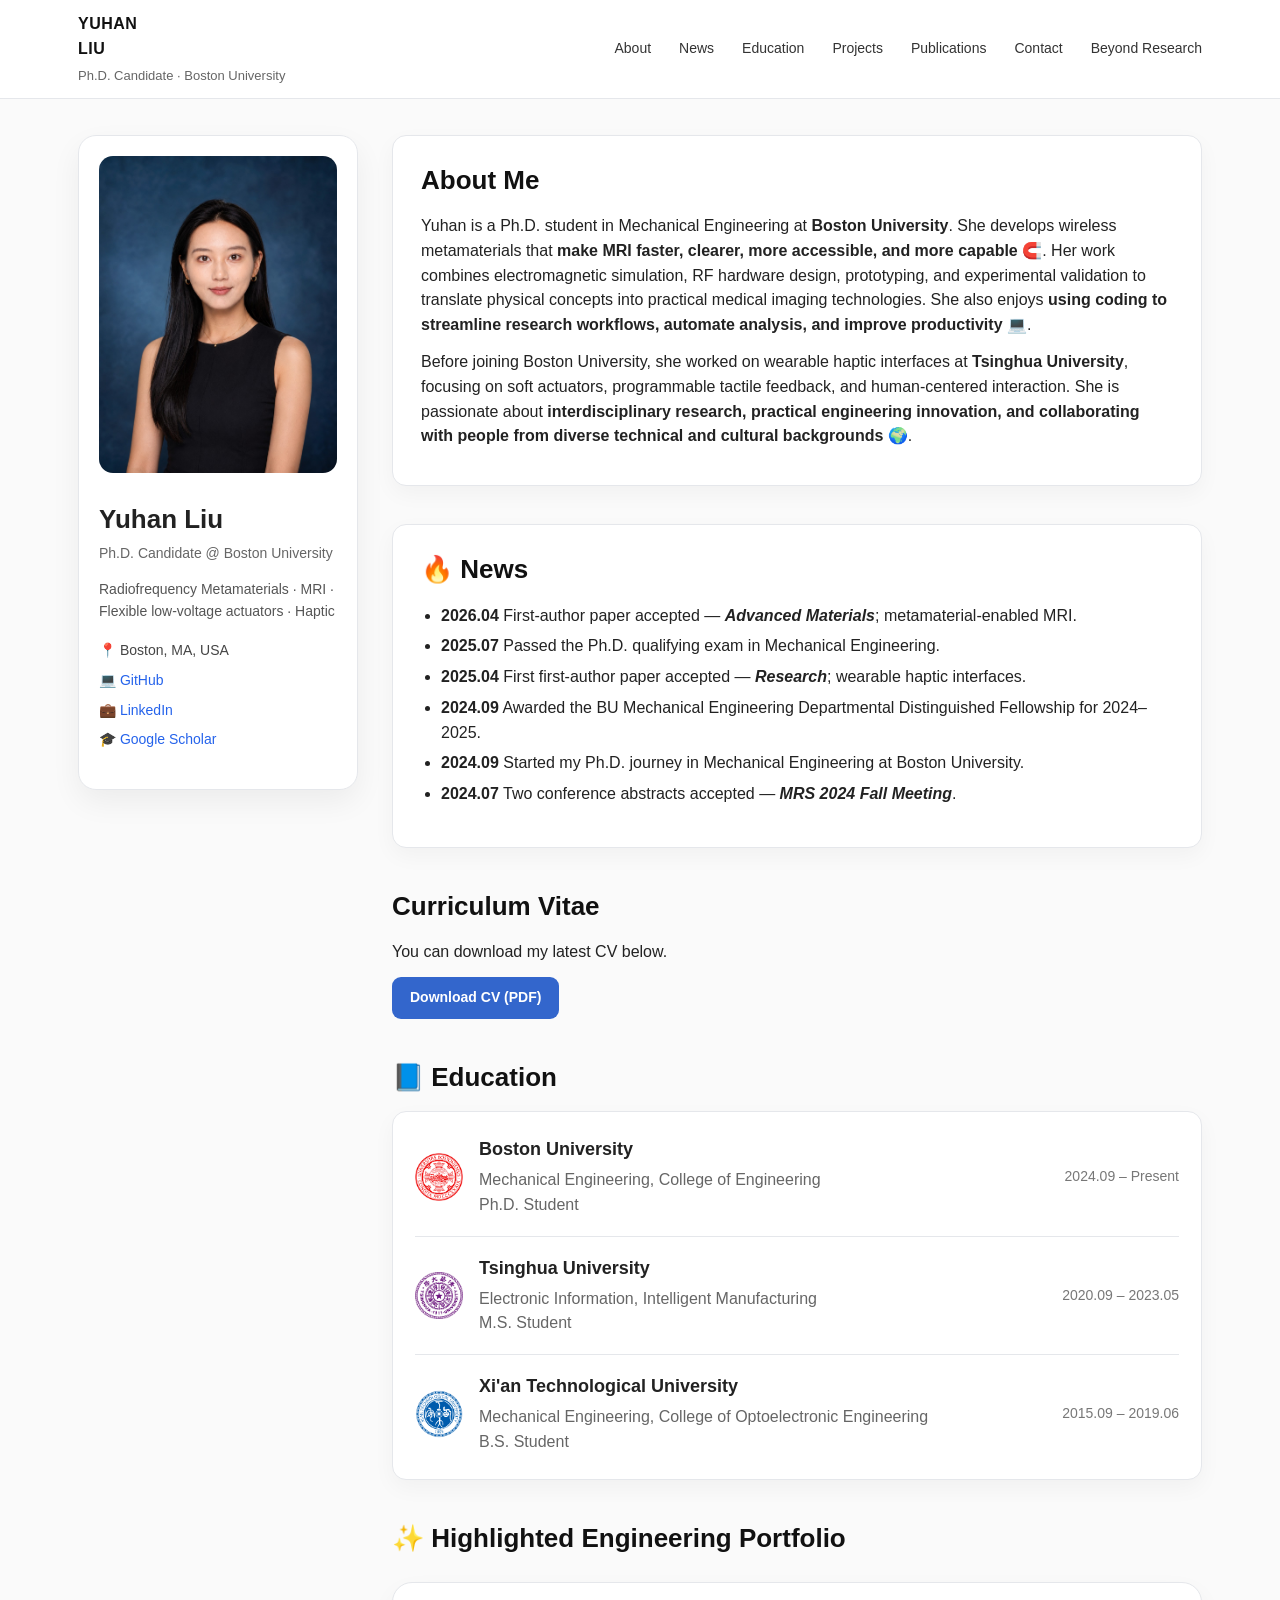
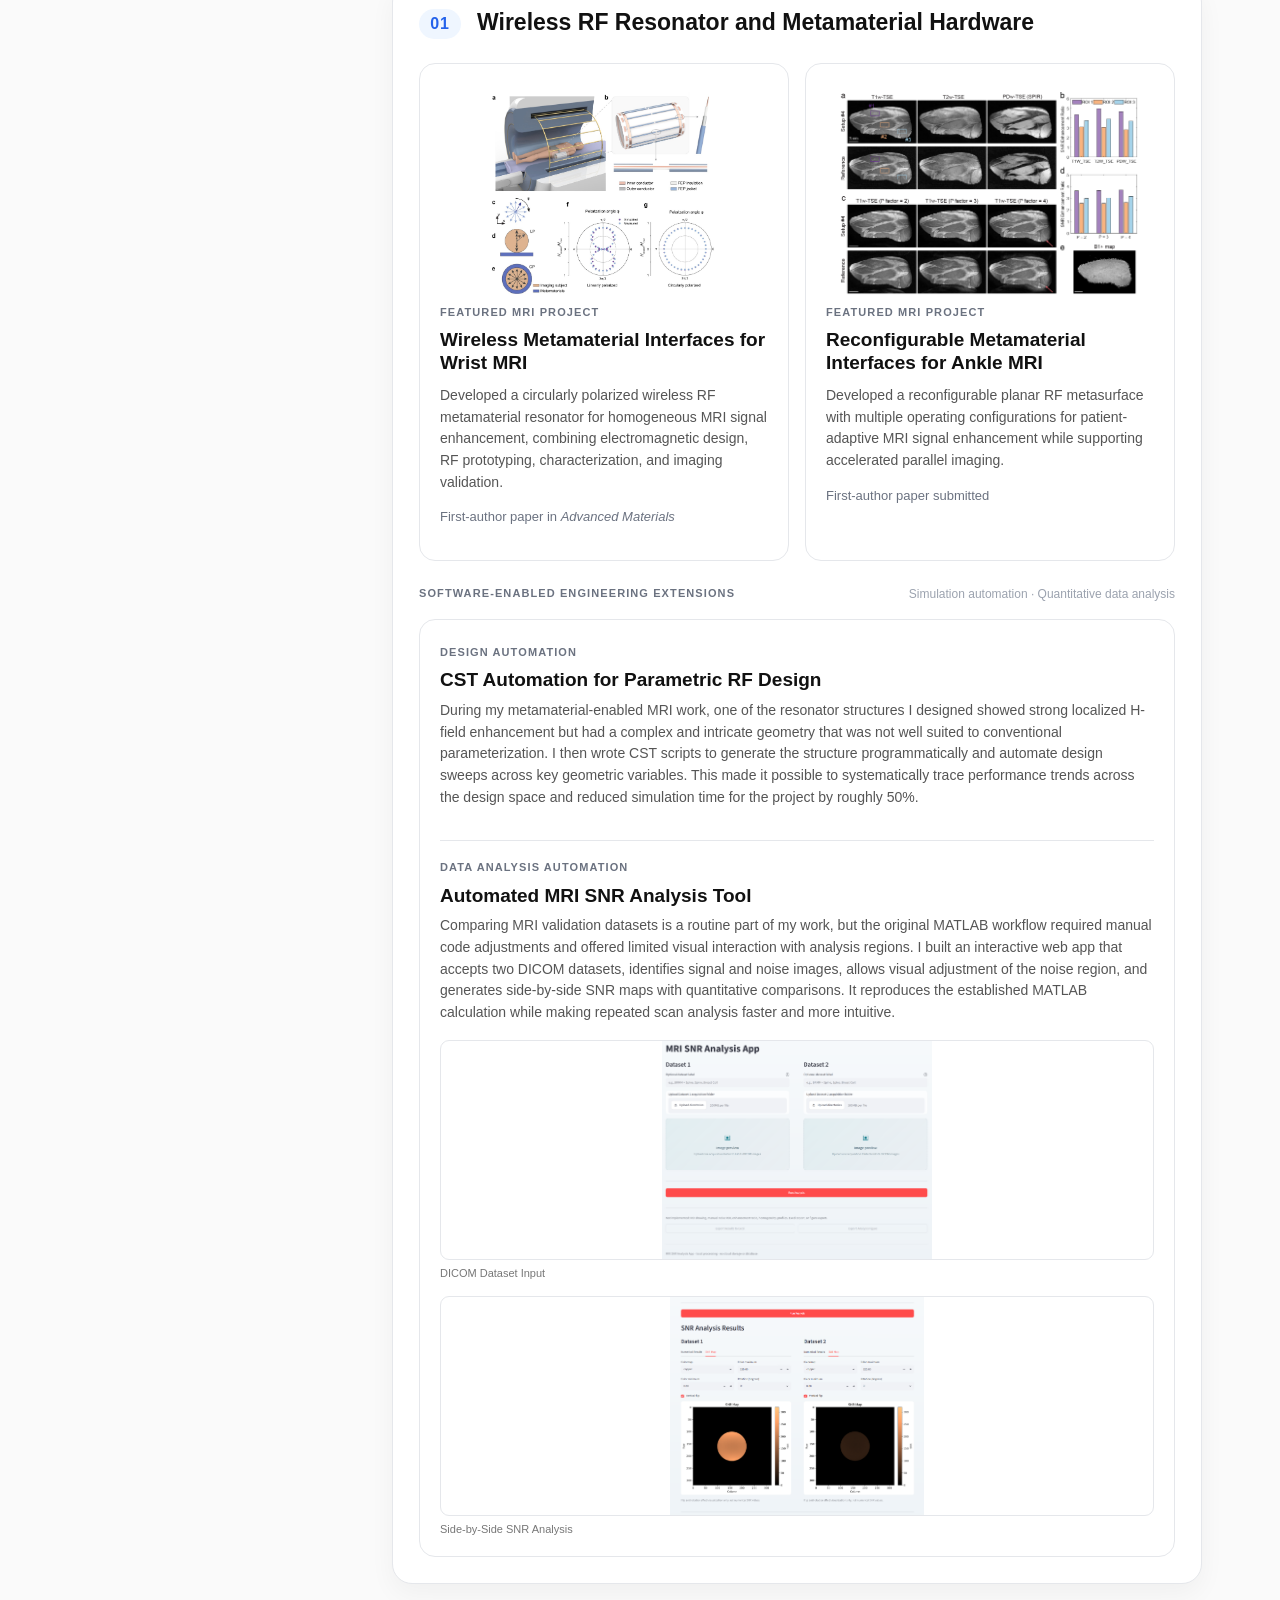
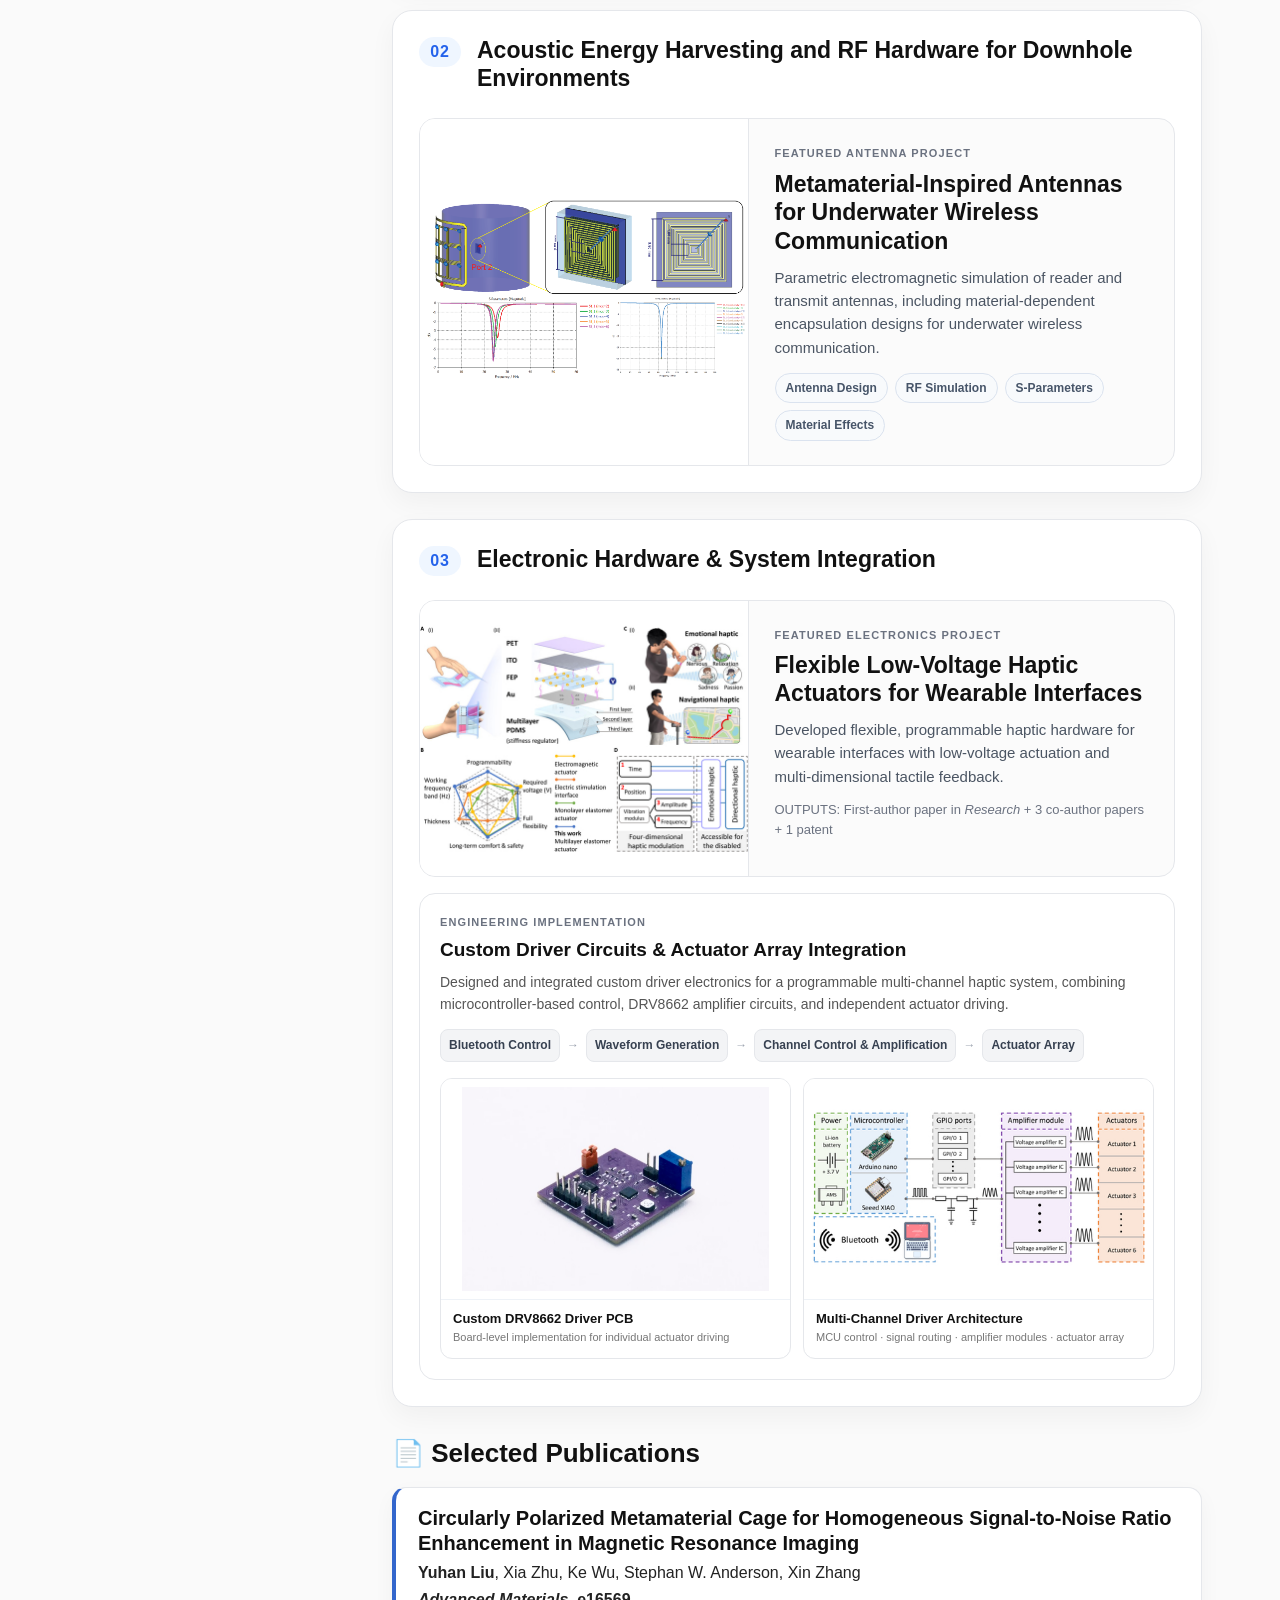
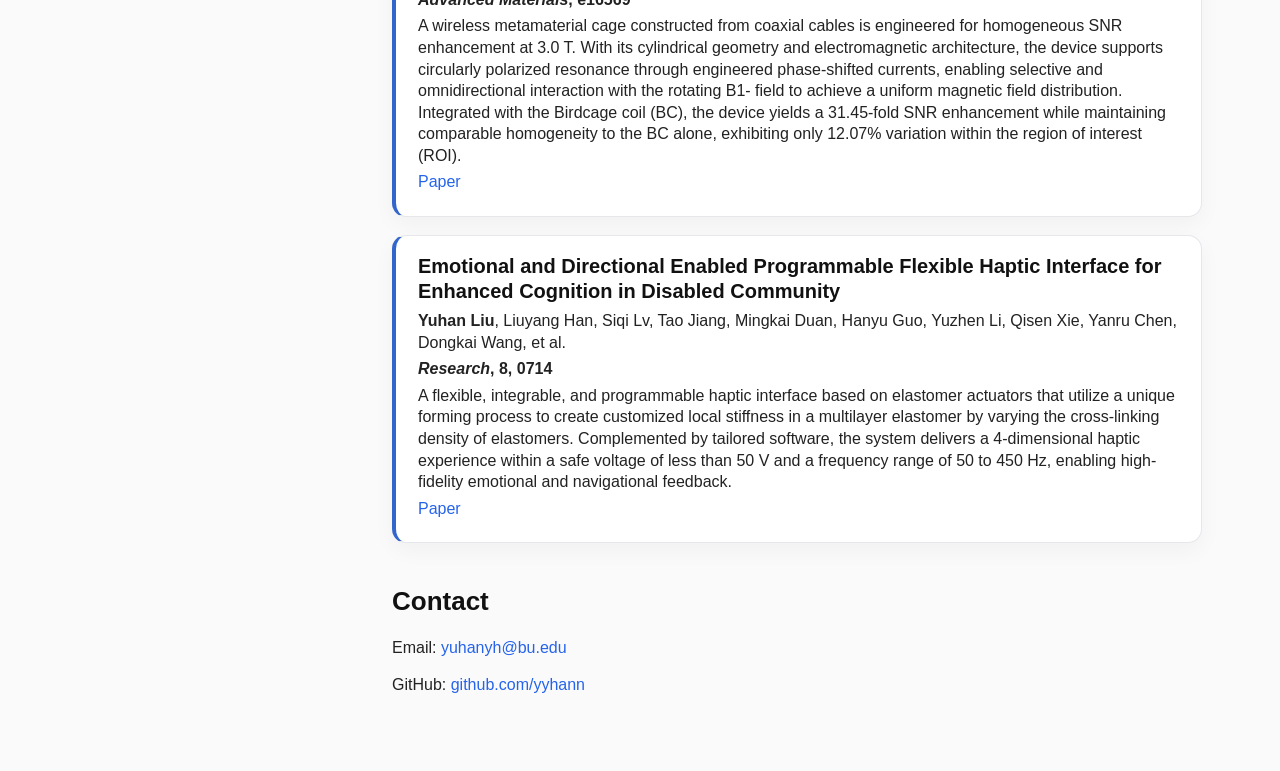
==== commit 364eafc5: "Update index.html" ====
--- a/index.html
+++ b/index.html
@@ -242,8 +242,9 @@
     <h4>CST Automation for Parametric RF Design</h4>
 
     <p class="extension-summary">
-      During my metamaterial-enabled MRI work, one resonator showed strong localized H-field enhancement but had a geometry too complex for conventional parameterization.
-      I wrote CST scripts to generate the structure programmatically and automate design sweeps across key geometric variables.
+      During my metamaterial-enabled MRI work, one of the resonator structures I designed showed strong localized H-field enhancement 
+      but had a complex and intricate geometry that was not well suited to conventional parameterization. 
+      I then wrote CST scripts to generate the structure programmatically and automate design sweeps across key geometric variables. 
       This made it possible to systematically trace performance trends across the design space and reduced simulation time for the project by roughly 50%.
     </p>
 
--- a/style.css
+++ b/style.css
@@ -612,22 +612,21 @@
 /* Compact SNR tool preview */
 .snr-preview-grid {
   display: grid;
-  grid-template-columns: repeat(2, minmax(0, 310px));
+  grid-template-columns: repeat(2, minmax(0, 1fr));
   gap: 16px;
   margin-top: 16px;
-  justify-content: start;
+  width: 100%;
 }
 
 .snr-preview-item {
   min-width: 0;
-  width: 100%;
 }
 
 .snr-preview-image {
   width: 100%;
-  height: 155px;
+  height: 180px;
   object-fit: contain;
-  object-position: top;
+  object-position: center;
   display: block;
 
   border: 1px solid #e5e7eb;
@@ -638,11 +637,11 @@
 .snr-preview-item span {
   display: block;
   margin-top: 6px;
-
   color: #777;
   font-size: 11px;
   line-height: 1.3;
 }
+
 
 /* Temporary image placeholders */
 .image-placeholder {
@@ -715,9 +714,9 @@
 }
 
 .software-extension-card {
-  grid-column: 1 / -1;
-}
-
+  width: 100%;
+  min-width: 0;
+}
 
 /* Extensions below antenna / haptics */
 .single-extension {
@@ -1040,12 +1039,6 @@
 }
 }
 
-  .software-extension-card {
-    width: 100%;
-    min-width: 0;
-    grid-column: 1;
-  }
-
   .software-extension-item {
     width: 100%;
     min-width: 0;
@@ -1053,17 +1046,9 @@
 
   .snr-preview-grid {
     grid-template-columns: 1fr;
-    gap: 14px;
-    width: 100%;
-  }
-
-  .snr-preview-item {
-    width: 100%;
-    min-width: 0;
   }
 
   .snr-preview-image {
-    width: 100%;
-    height: 165px;
-    object-fit: contain;
-  }
+    height: auto;
+    max-height: 220px;
+  }
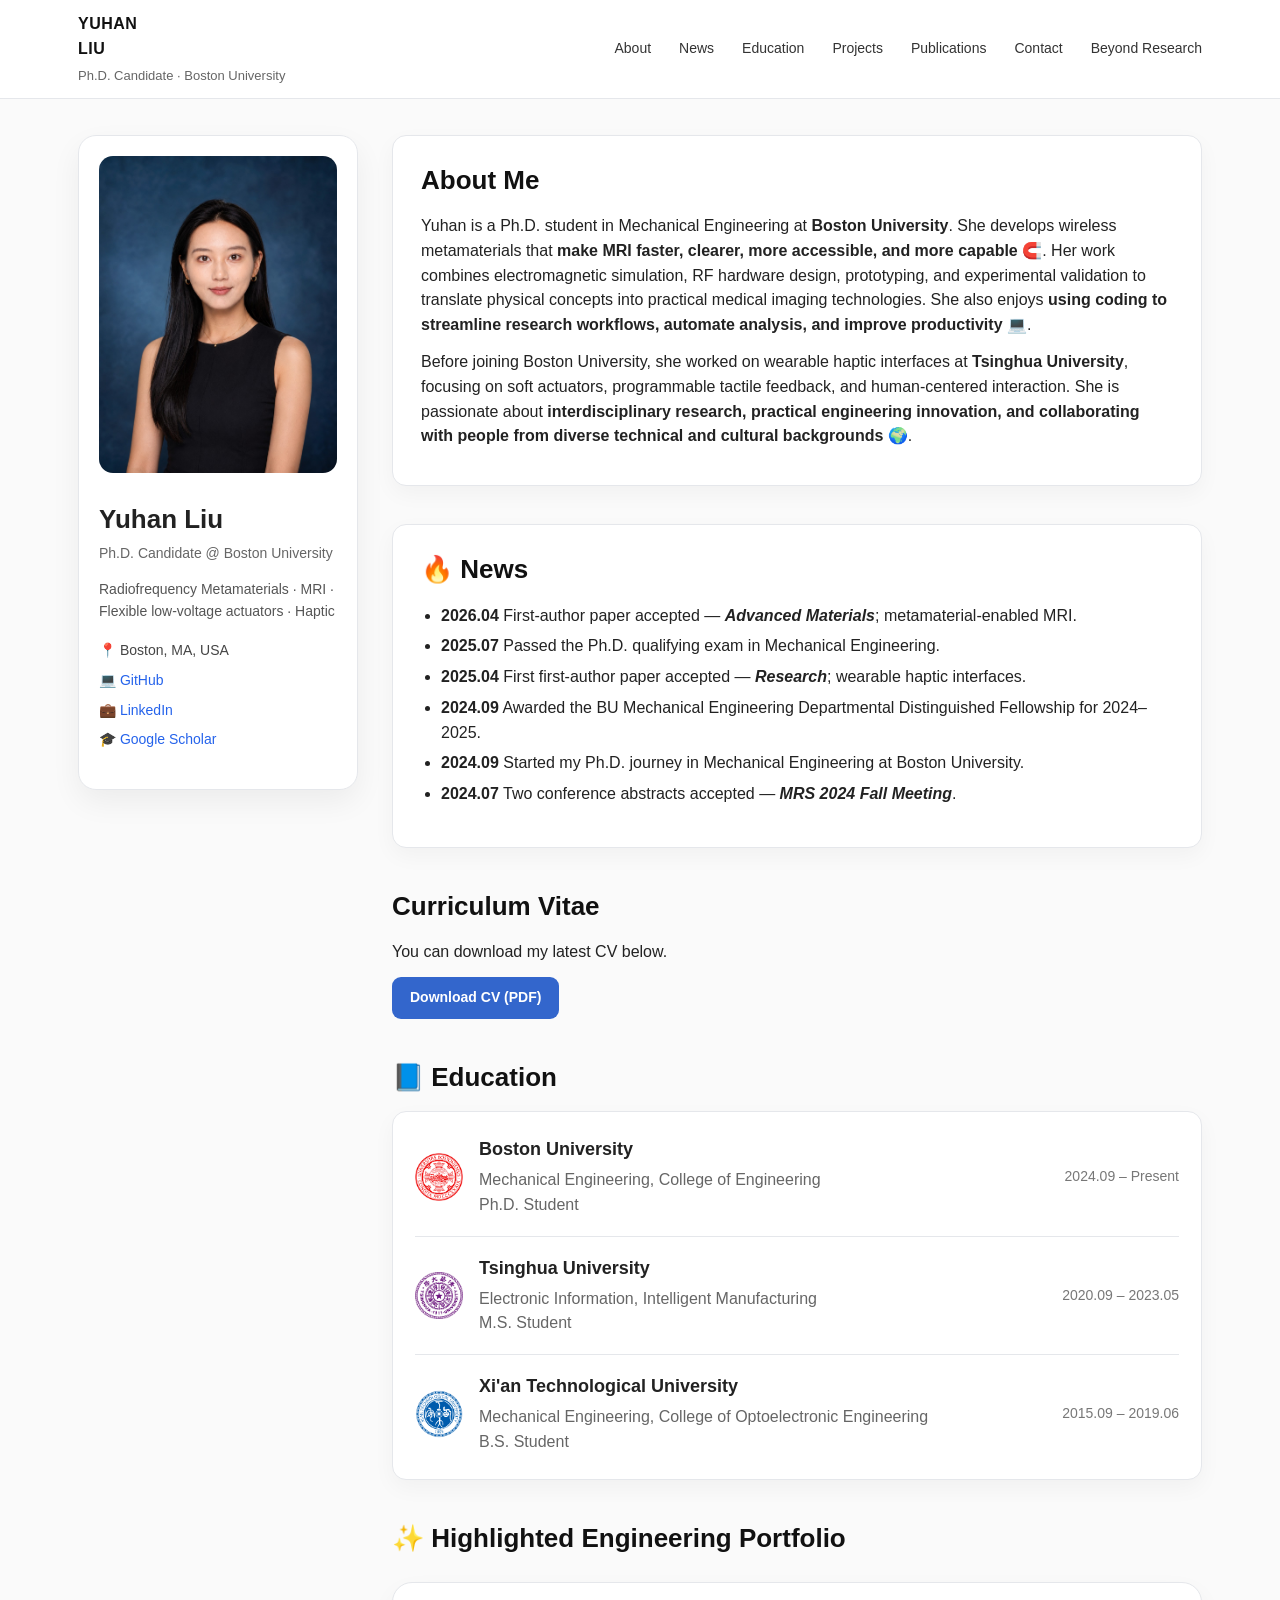
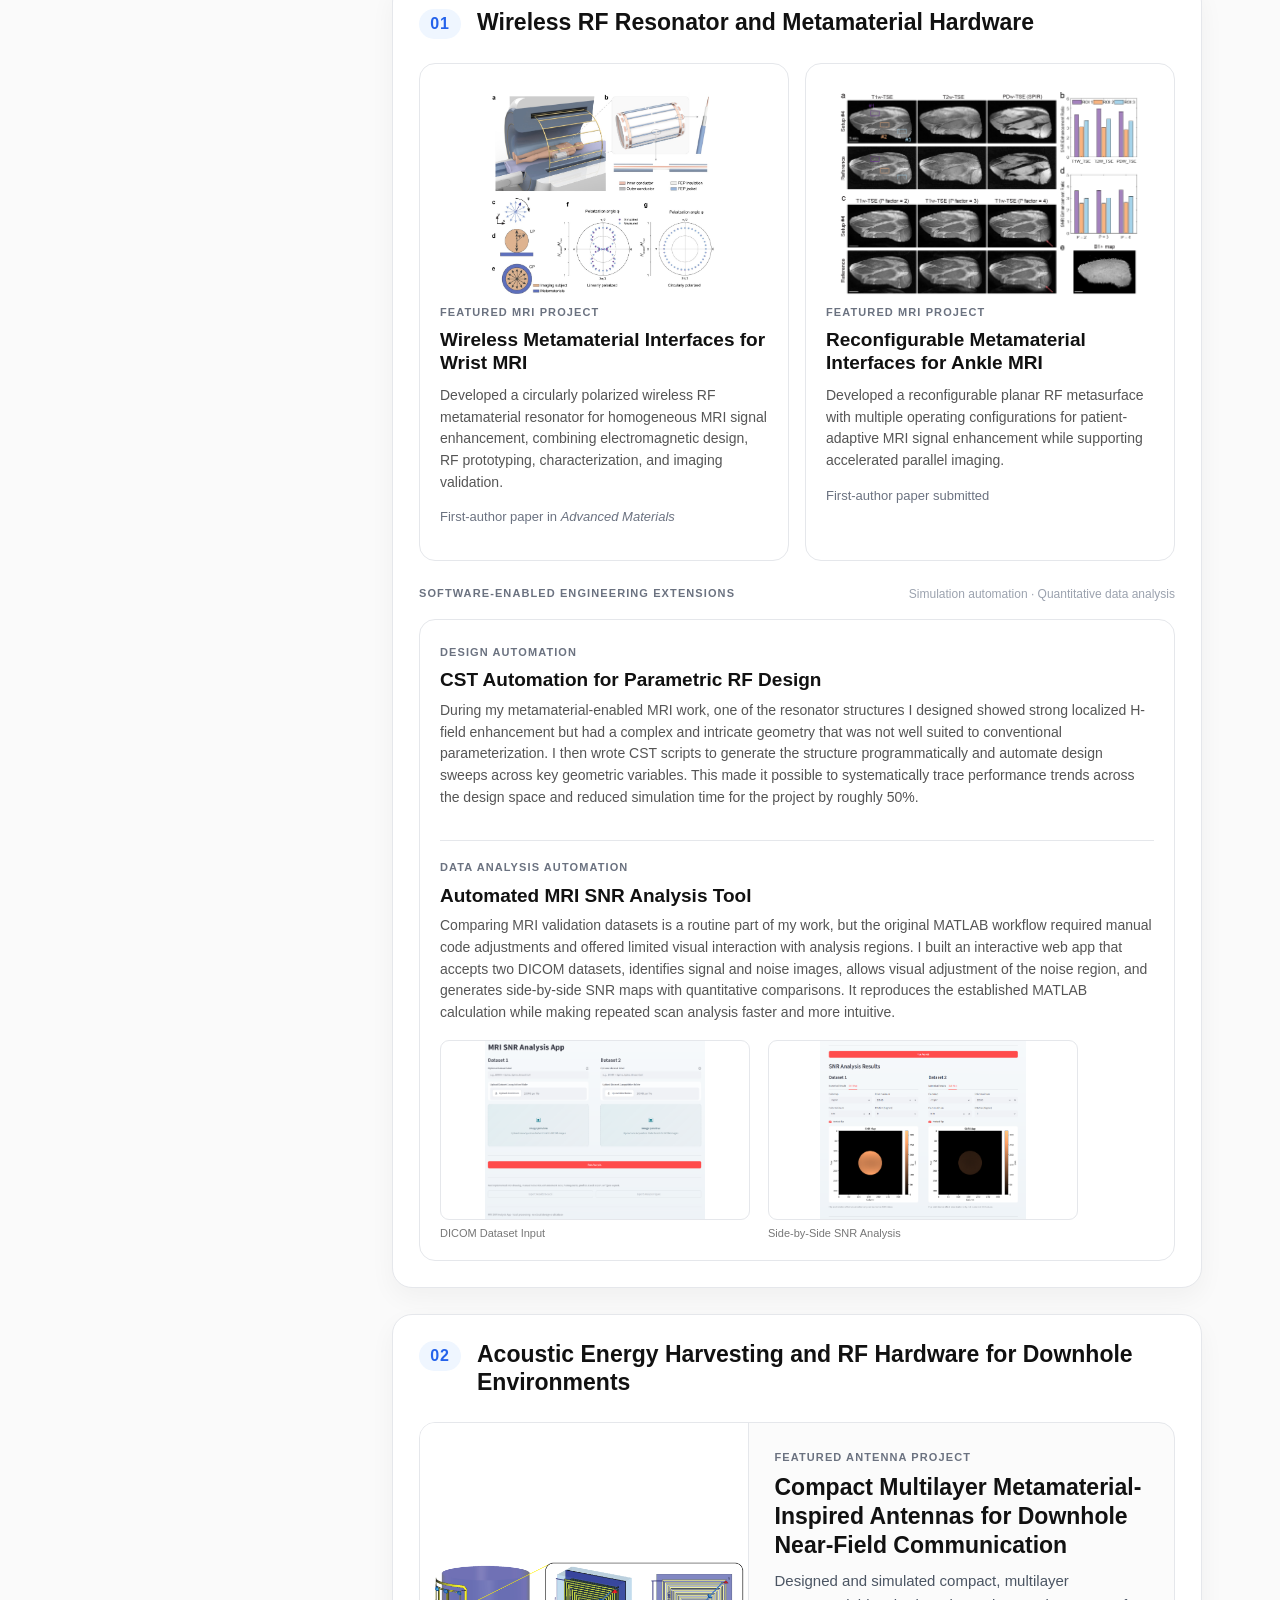
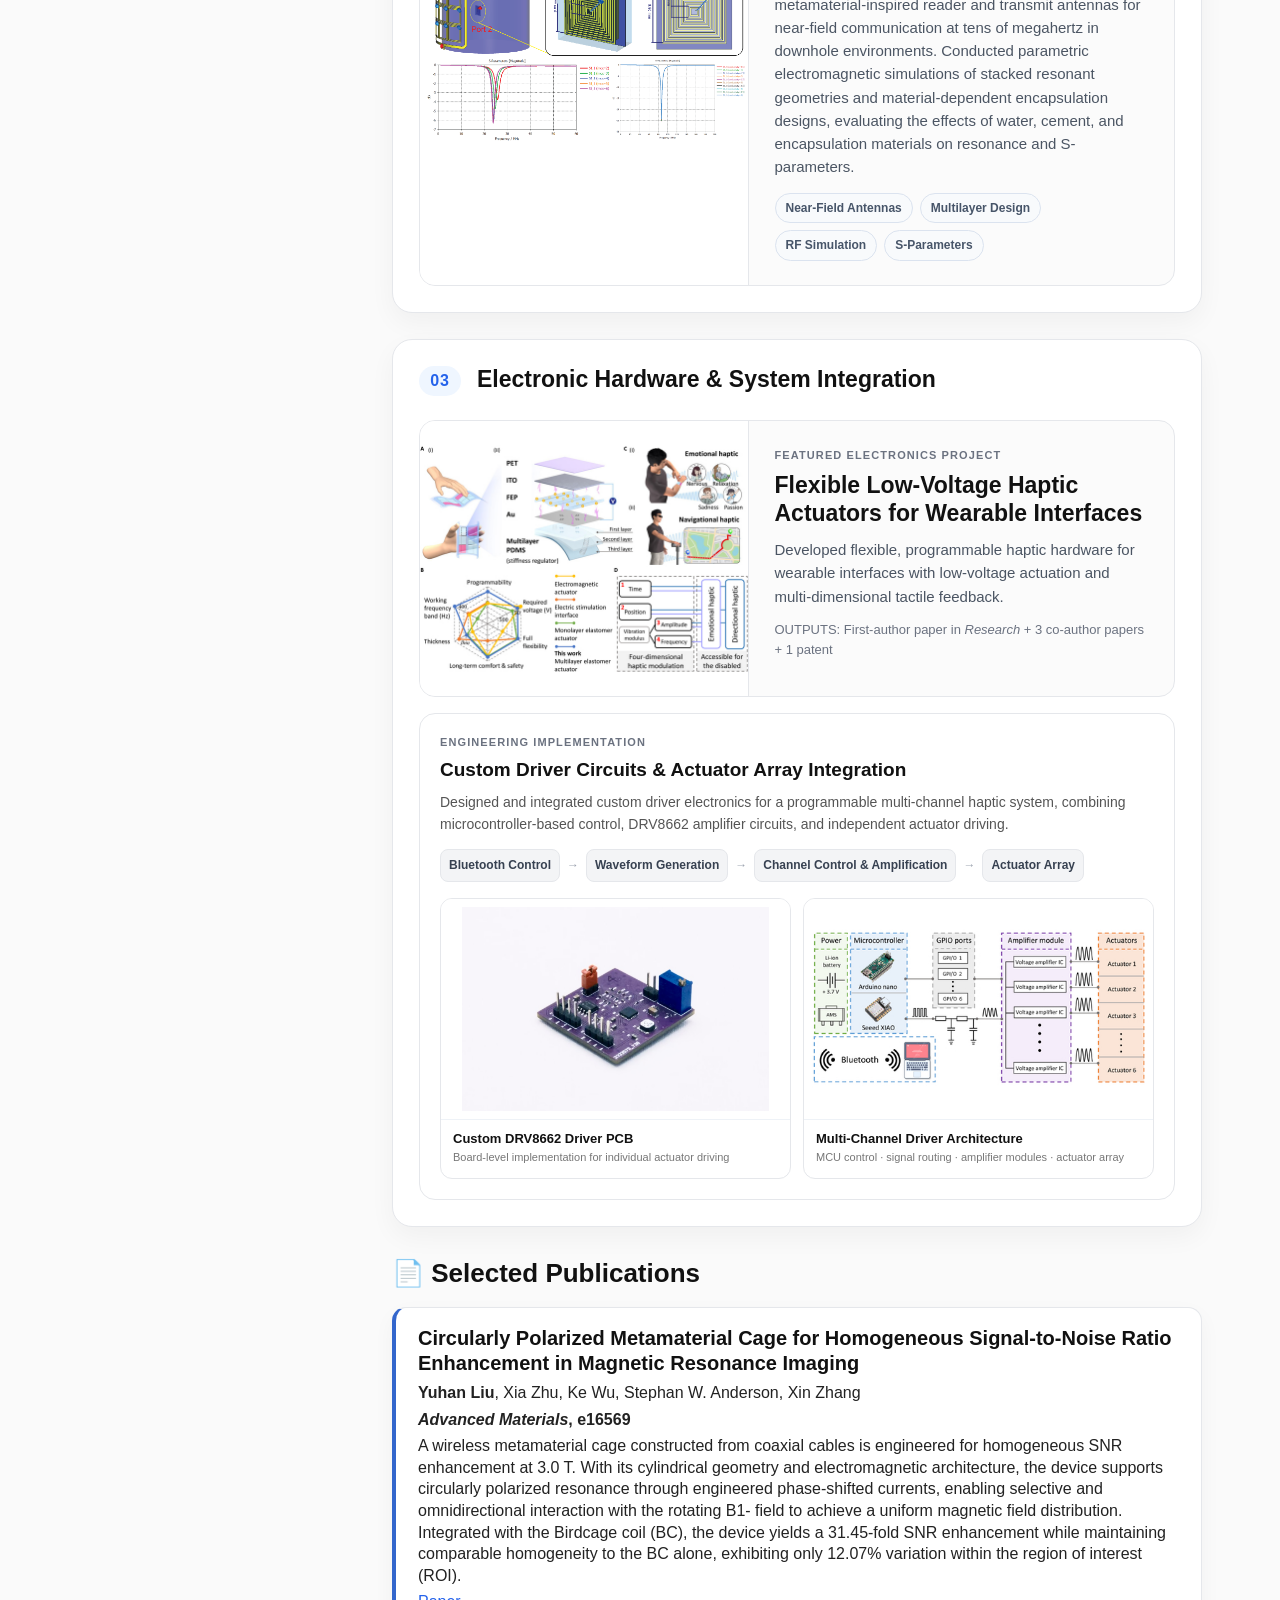
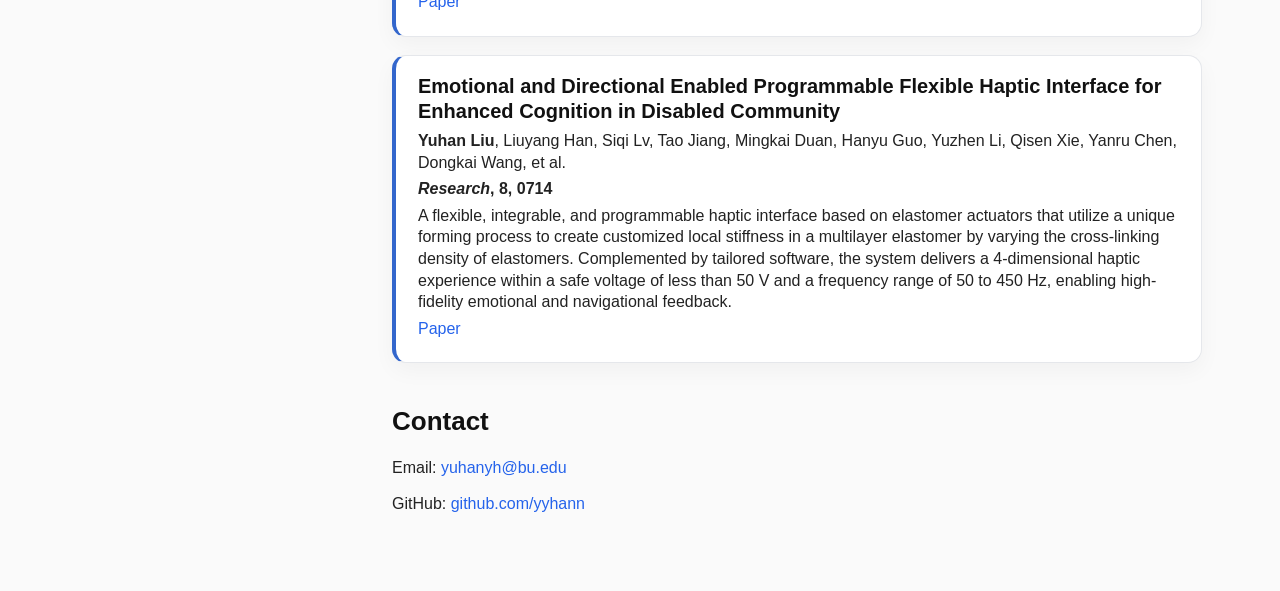
==== commit dc4c235d: "Update index.html" ====
--- a/index.html
+++ b/index.html
@@ -334,20 +334,19 @@
               <p class="mini-label">FEATURED ANTENNA PROJECT</p>
       
               <h4>
-                Metamaterial-Inspired Antennas for Underwater Wireless Communication
+                Compact Multilayer Metamaterial-Inspired Antennas for Downhole Near-Field Communication
               </h4>
       
               <p>
-                Parametric electromagnetic simulation of reader and transmit antennas,
-                including material-dependent encapsulation designs for underwater
-                wireless communication.
+                Designed and simulated compact, multilayer metamaterial-inspired reader and transmit antennas for near-field communication at tens of megahertz in downhole environments. 
+                Conducted parametric electromagnetic simulations of stacked resonant geometries and material-dependent encapsulation designs, evaluating the effects of water, cement, and encapsulation materials on resonance and S-parameters.
               </p>
       
               <div class="chip-row">
-                <span>Antenna Design</span>
+                <span>Near-Field Antennas</span>
+                <span>Multilayer Design</span>
                 <span>RF Simulation</span>
                 <span>S-Parameters</span>
-                <span>Material Effects</span>
               </div>
       
             </div>
--- a/style.css
+++ b/style.css
@@ -612,13 +612,15 @@
 /* Compact SNR tool preview */
 .snr-preview-grid {
   display: grid;
-  grid-template-columns: repeat(2, minmax(0, 1fr));
-  gap: 16px;
+  grid-template-columns: repeat(2, minmax(0, 310px));
+  gap: 18px;
   margin-top: 16px;
   width: 100%;
+  justify-content: start;
 }
 
 .snr-preview-item {
+  width: 100%;
   min-width: 0;
 }
 
@@ -637,6 +639,7 @@
 .snr-preview-item span {
   display: block;
   margin-top: 6px;
+
   color: #777;
   font-size: 11px;
   line-height: 1.3;
@@ -685,6 +688,7 @@
   color: #94a3b8;
 }
 
+
 /* Engineering outcome */
 .extension-note {
   margin: 14px 0 0 !important;
@@ -696,7 +700,11 @@
   font-size: 13px !important;
 }
 
+
+/* Software-enabled engineering extensions */
 .software-extension-item {
+  width: 100%;
+  min-width: 0;
   padding: 4px 0 18px;
 }
 
@@ -717,6 +725,7 @@
   width: 100%;
   min-width: 0;
 }
+
 
 /* Extensions below antenna / haptics */
 .single-extension {
@@ -750,6 +759,7 @@
   }
 }
 
+
 @media (max-width: 850px) {
   .projects-heading {
     flex-direction: column;
@@ -784,6 +794,7 @@
   }
 }
 
+
 @media (max-width: 620px) {
   .project-area {
     padding: 18px;
@@ -806,7 +817,33 @@
   .workflow-arrow {
     display: none;
   }
-}
+
+  /* Software card on mobile */
+  .software-extension-item {
+    width: 100%;
+    min-width: 0;
+  }
+
+  /* SNR screenshots: stacked vertically on mobile */
+  .snr-preview-grid {
+    grid-template-columns: 1fr;
+    gap: 14px;
+    width: 100%;
+  }
+
+  .snr-preview-item {
+    width: 100%;
+    min-width: 0;
+  }
+
+  .snr-preview-image {
+    width: 100%;
+    height: auto;
+    max-height: 220px;
+    object-fit: contain;
+  }
+}
+
 
 /* Publications */
 .publication-list {
@@ -840,7 +877,8 @@
   margin-top: 6px;
 }
 
-/* Responsive */
+
+/* General responsive layout */
 @media (max-width: 850px) {
   .nav-inner {
     align-items: flex-start;
@@ -871,22 +909,23 @@
   }
 
   .education-item {
-  flex-direction: column;
-  align-items: flex-start;
-}
+    flex-direction: column;
+    align-items: flex-start;
+  }
 
   .education-left {
-  align-items: flex-start;
-}
-
-.project-grid {
-  grid-template-columns: 1fr;
-}
-
-.project-image {
-  height: 220px;
-}
-}
+    align-items: flex-start;
+  }
+
+  .project-grid {
+    grid-template-columns: 1fr;
+  }
+
+  .project-image {
+    height: 220px;
+  }
+}
+
 
 /* Beyond Research page */
 .beyond-page {
@@ -1001,6 +1040,7 @@
   margin: 0;
 }
 
+
 @media (max-width: 850px) {
   .beyond-page {
     padding: 52px 22px 64px;
@@ -1030,25 +1070,11 @@
   }
 
   .activity-card.portrait-feature {
-  grid-column: span 1;
-  grid-template-columns: 1fr;
-}
-
-.activity-card.portrait-feature img {
-  height: 520px;
-}
-}
-
-  .software-extension-item {
-    width: 100%;
-    min-width: 0;
-  }
-
-  .snr-preview-grid {
+    grid-column: span 1;
     grid-template-columns: 1fr;
   }
 
-  .snr-preview-image {
-    height: auto;
-    max-height: 220px;
-  }
+  .activity-card.portrait-feature img {
+    height: 520px;
+  }
+}
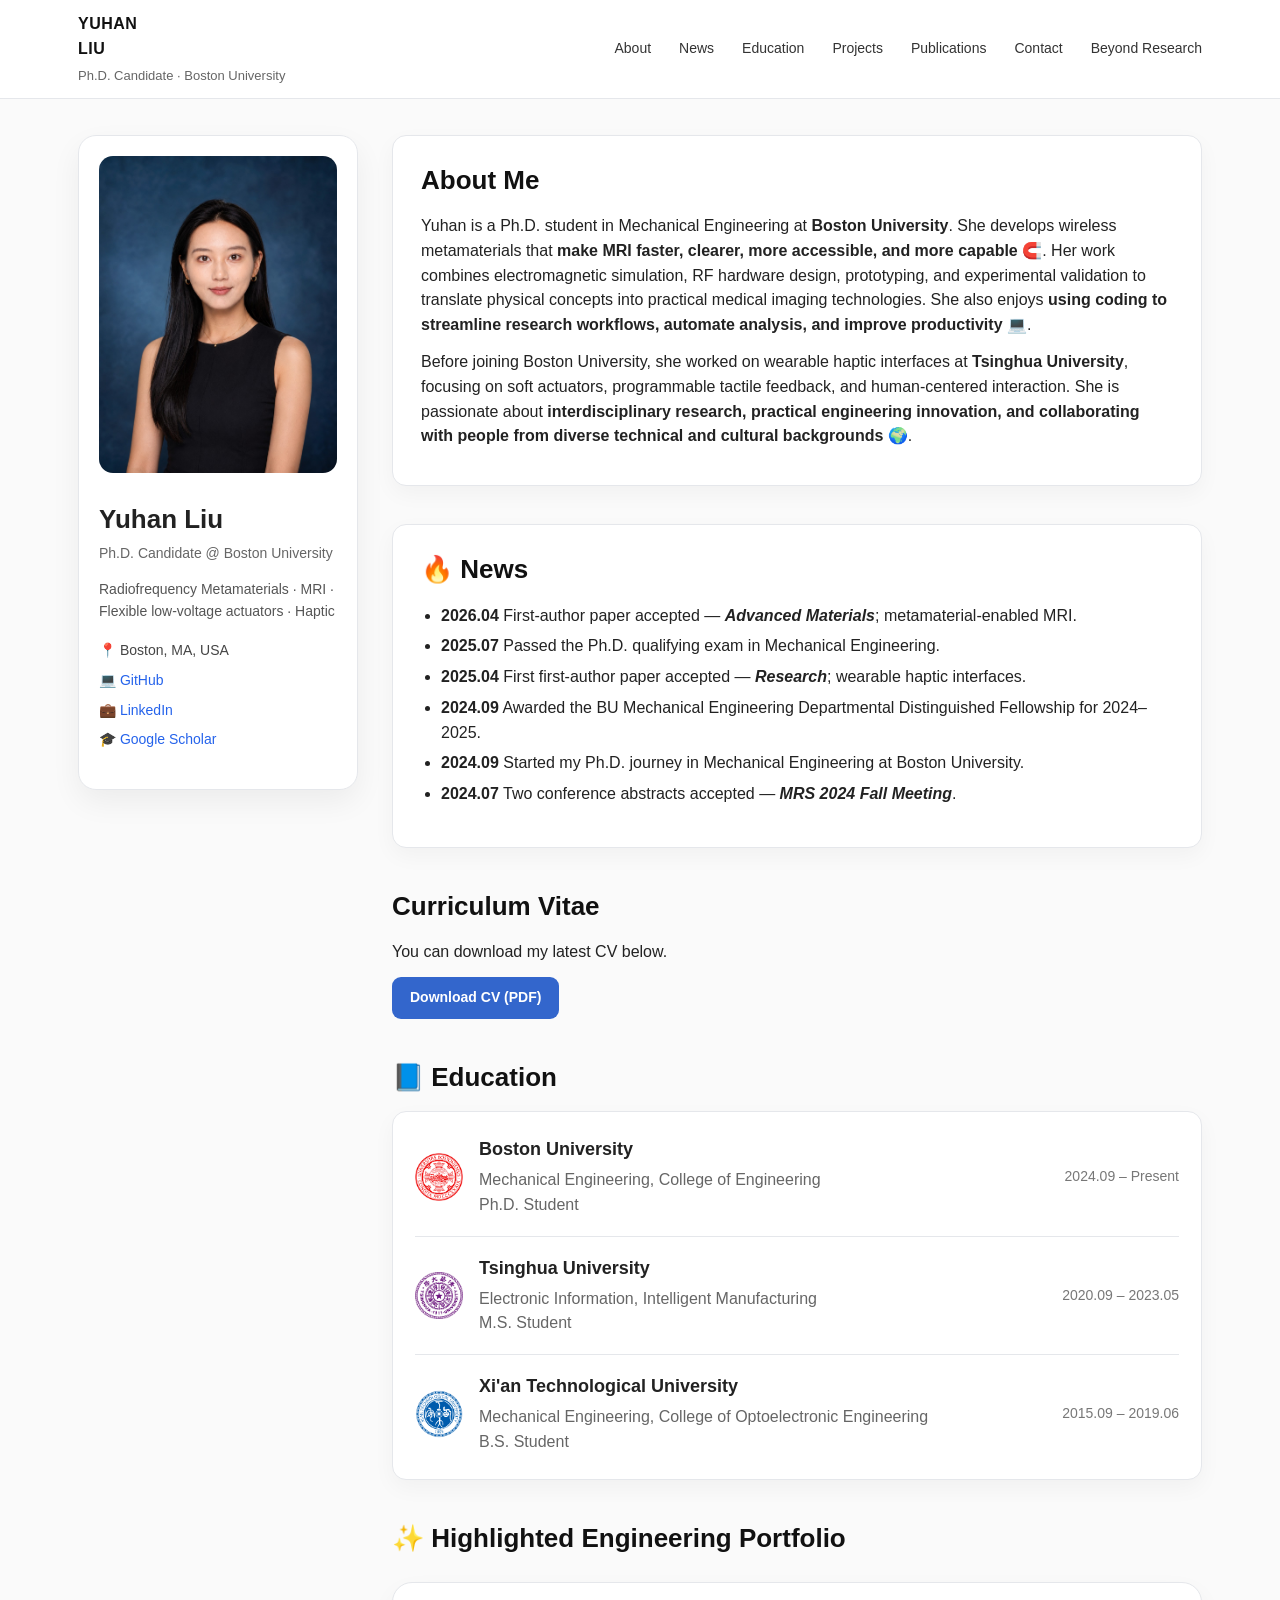
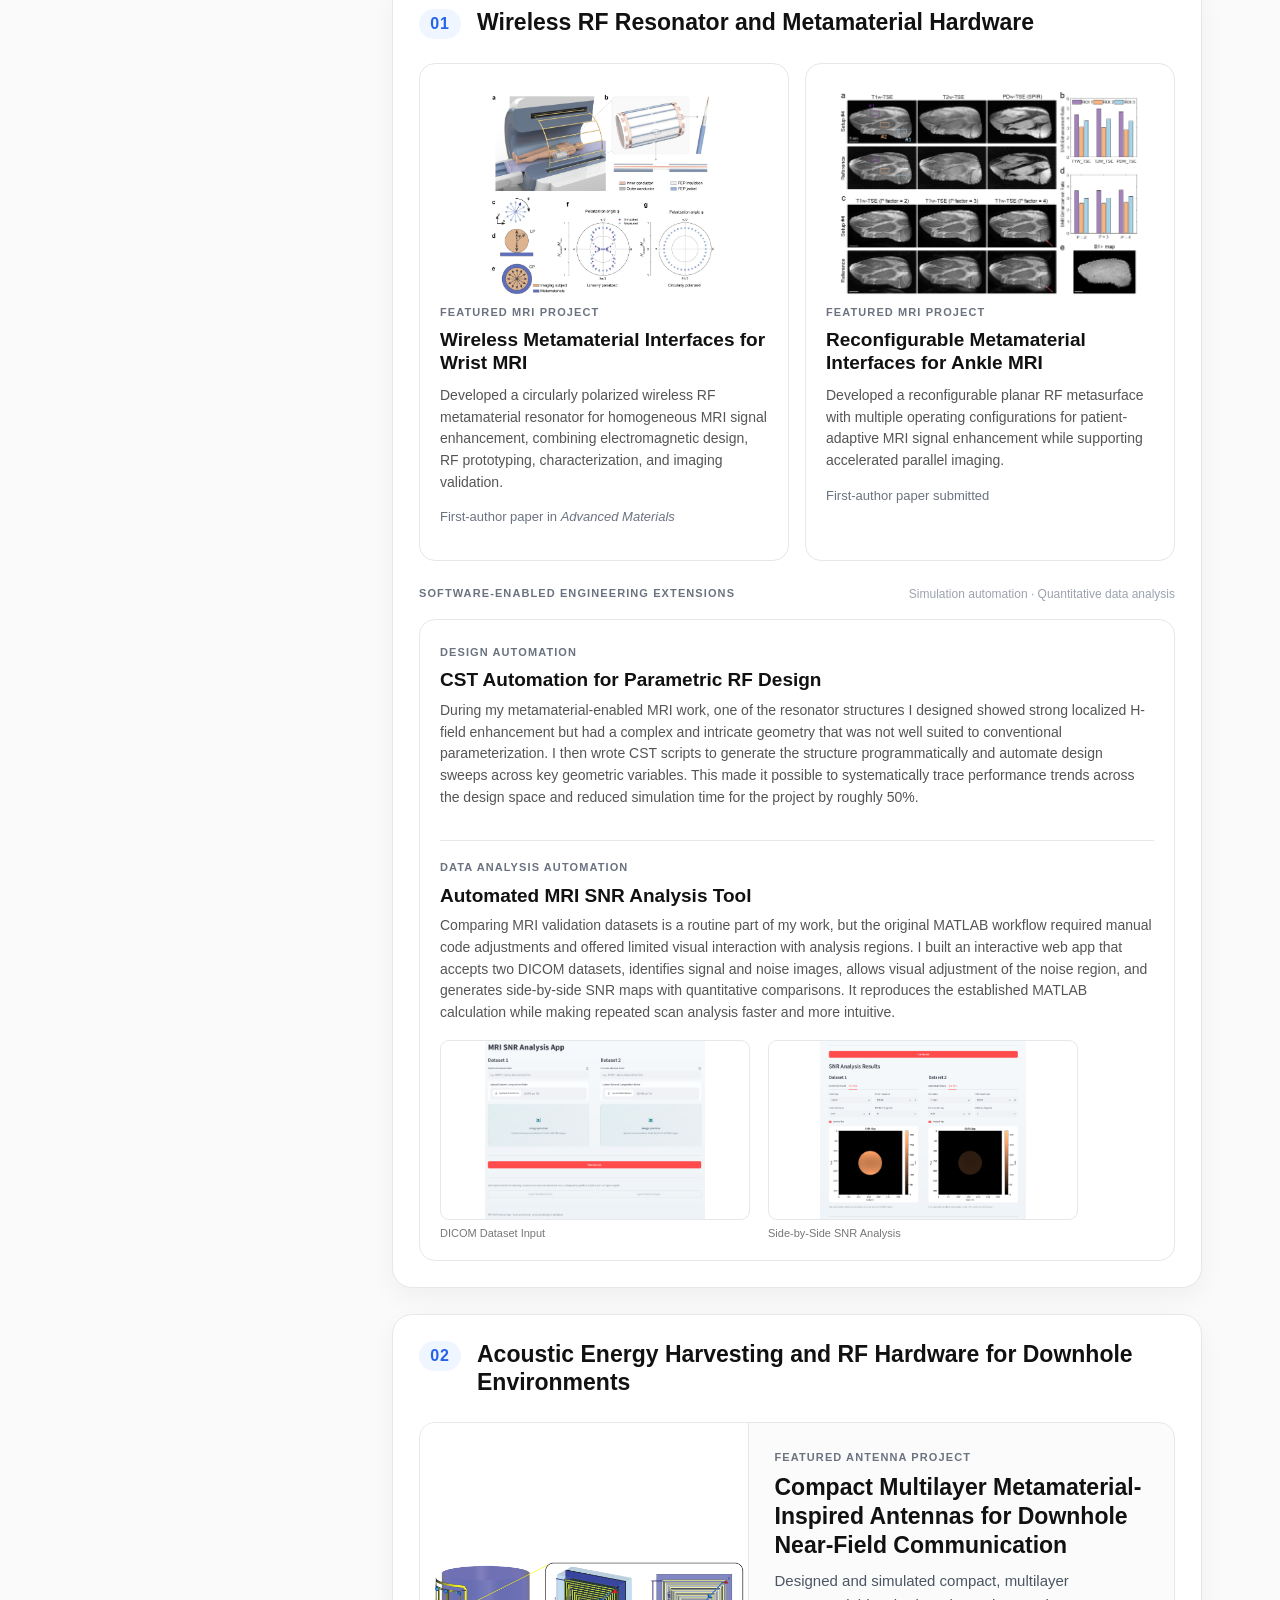
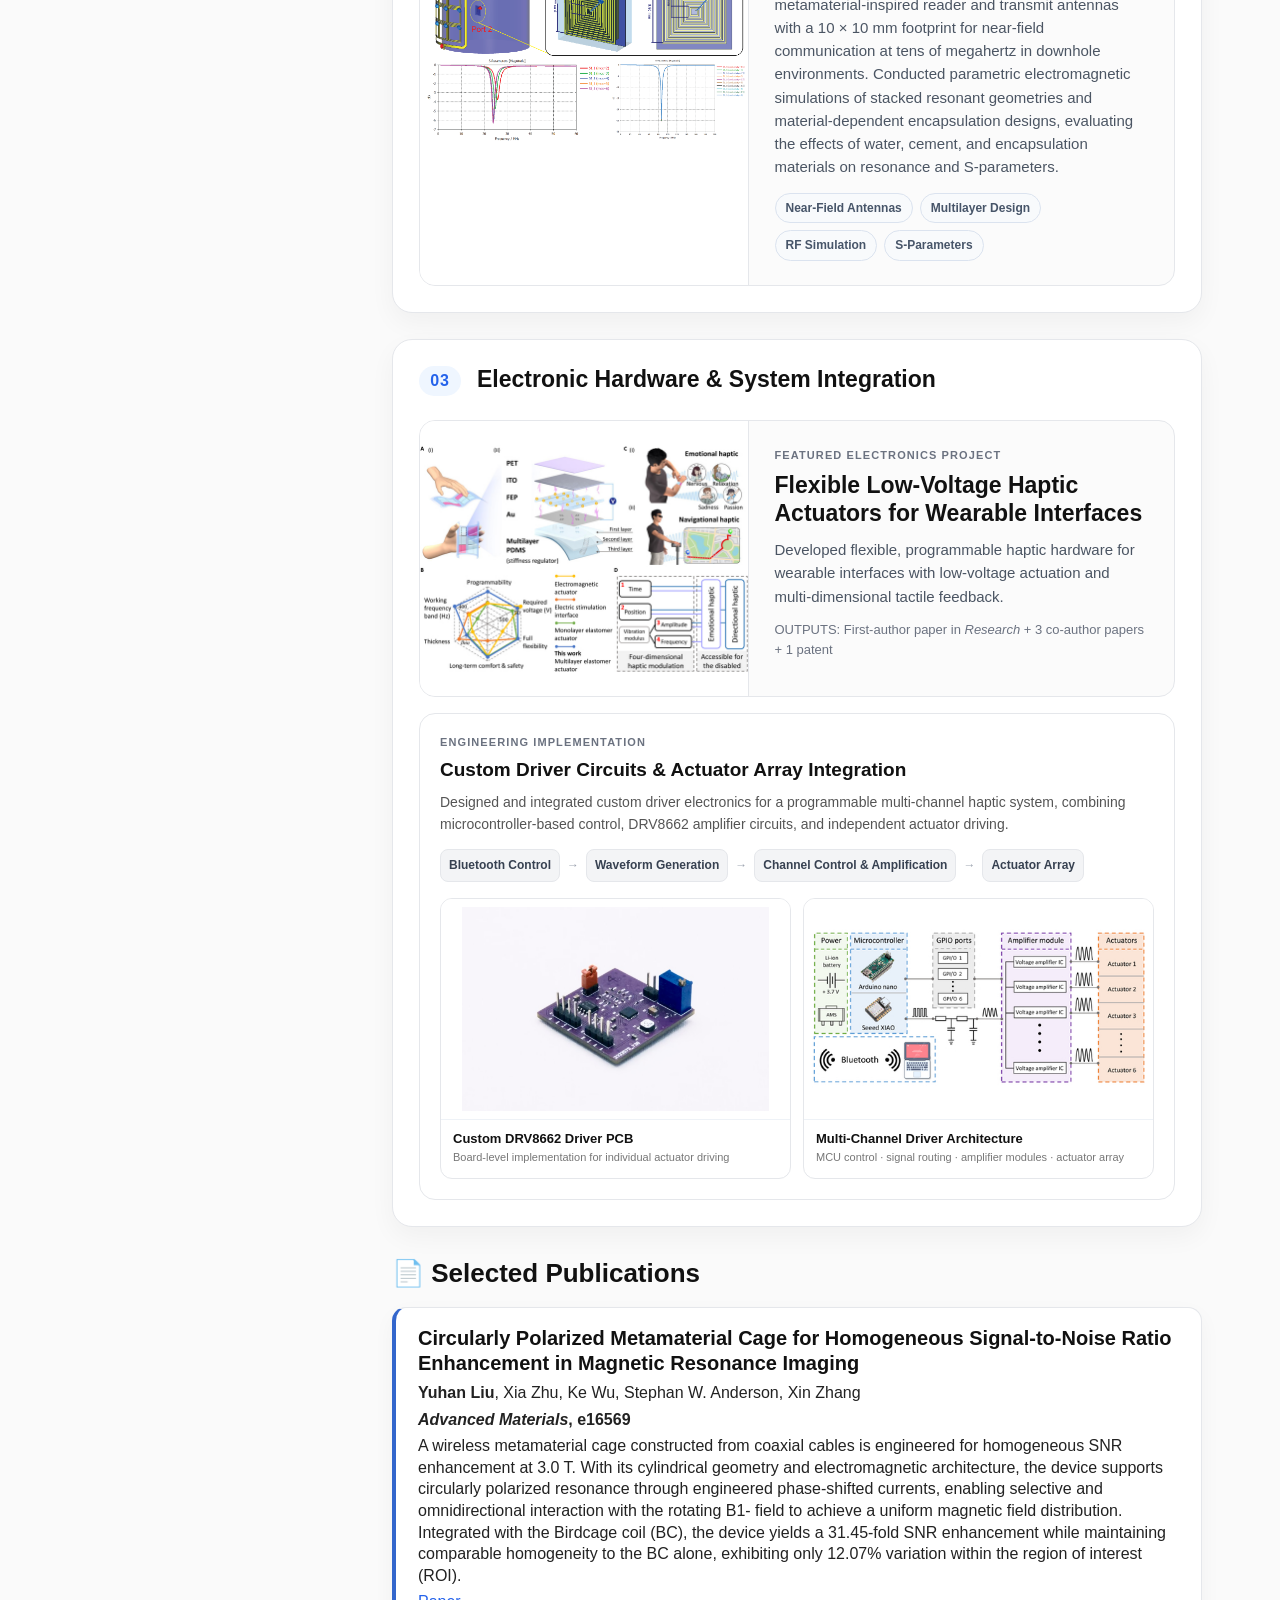
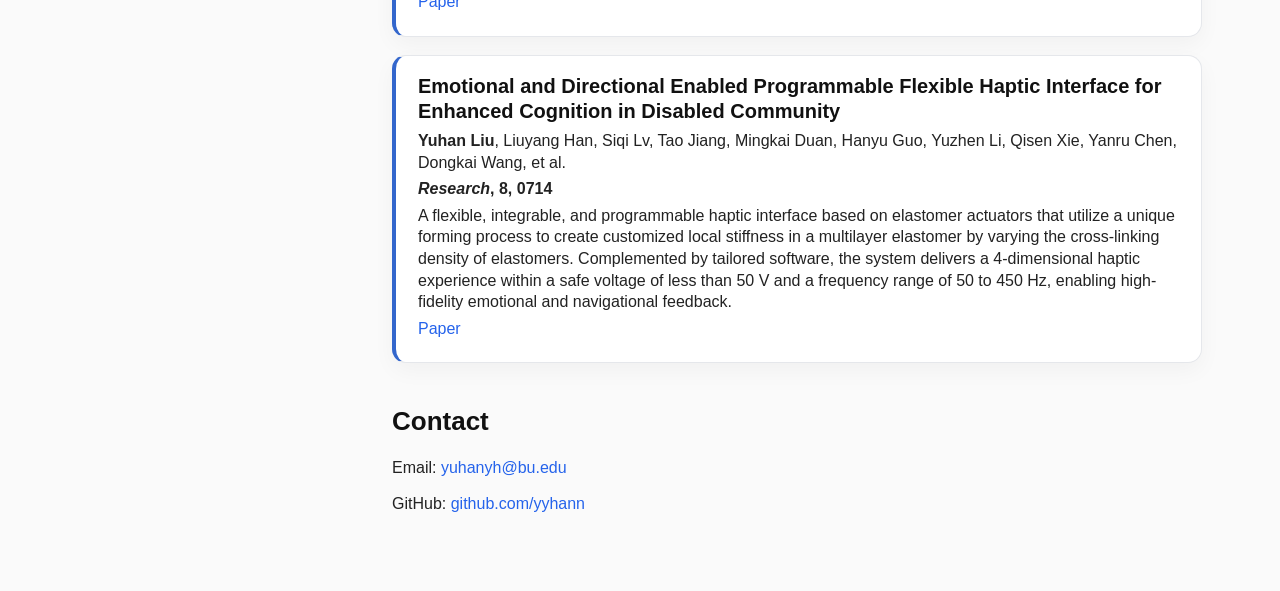
==== commit 68777b43: "Update index.html" ====
--- a/index.html
+++ b/index.html
@@ -338,7 +338,7 @@
               </h4>
       
               <p>
-                Designed and simulated compact, multilayer metamaterial-inspired reader and transmit antennas for near-field communication at tens of megahertz in downhole environments. 
+                Designed and simulated compact, multilayer metamaterial-inspired reader and transmit antennas with a 10 × 10 mm footprint for near-field communication at tens of megahertz in downhole environments. 
                 Conducted parametric electromagnetic simulations of stacked resonant geometries and material-dependent encapsulation designs, evaluating the effects of water, cement, and encapsulation materials on resonance and S-parameters.
               </p>
       
